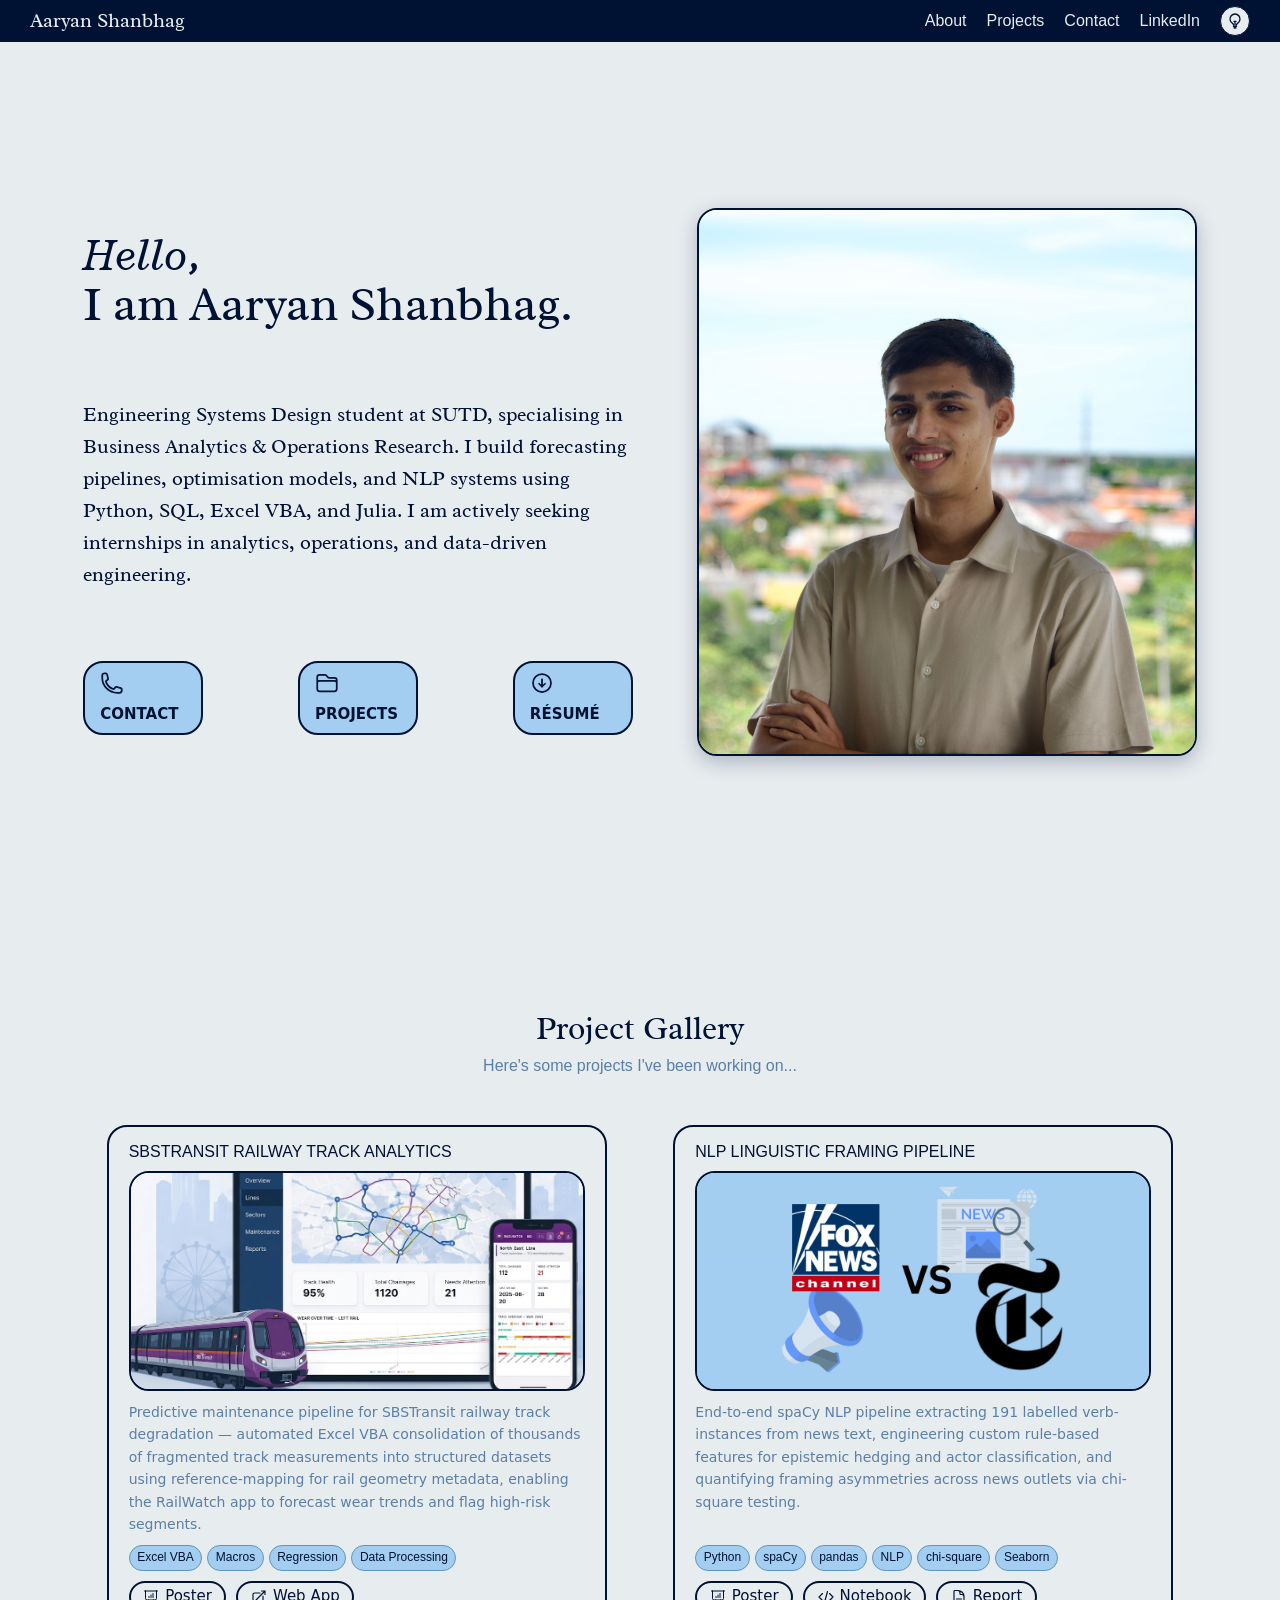
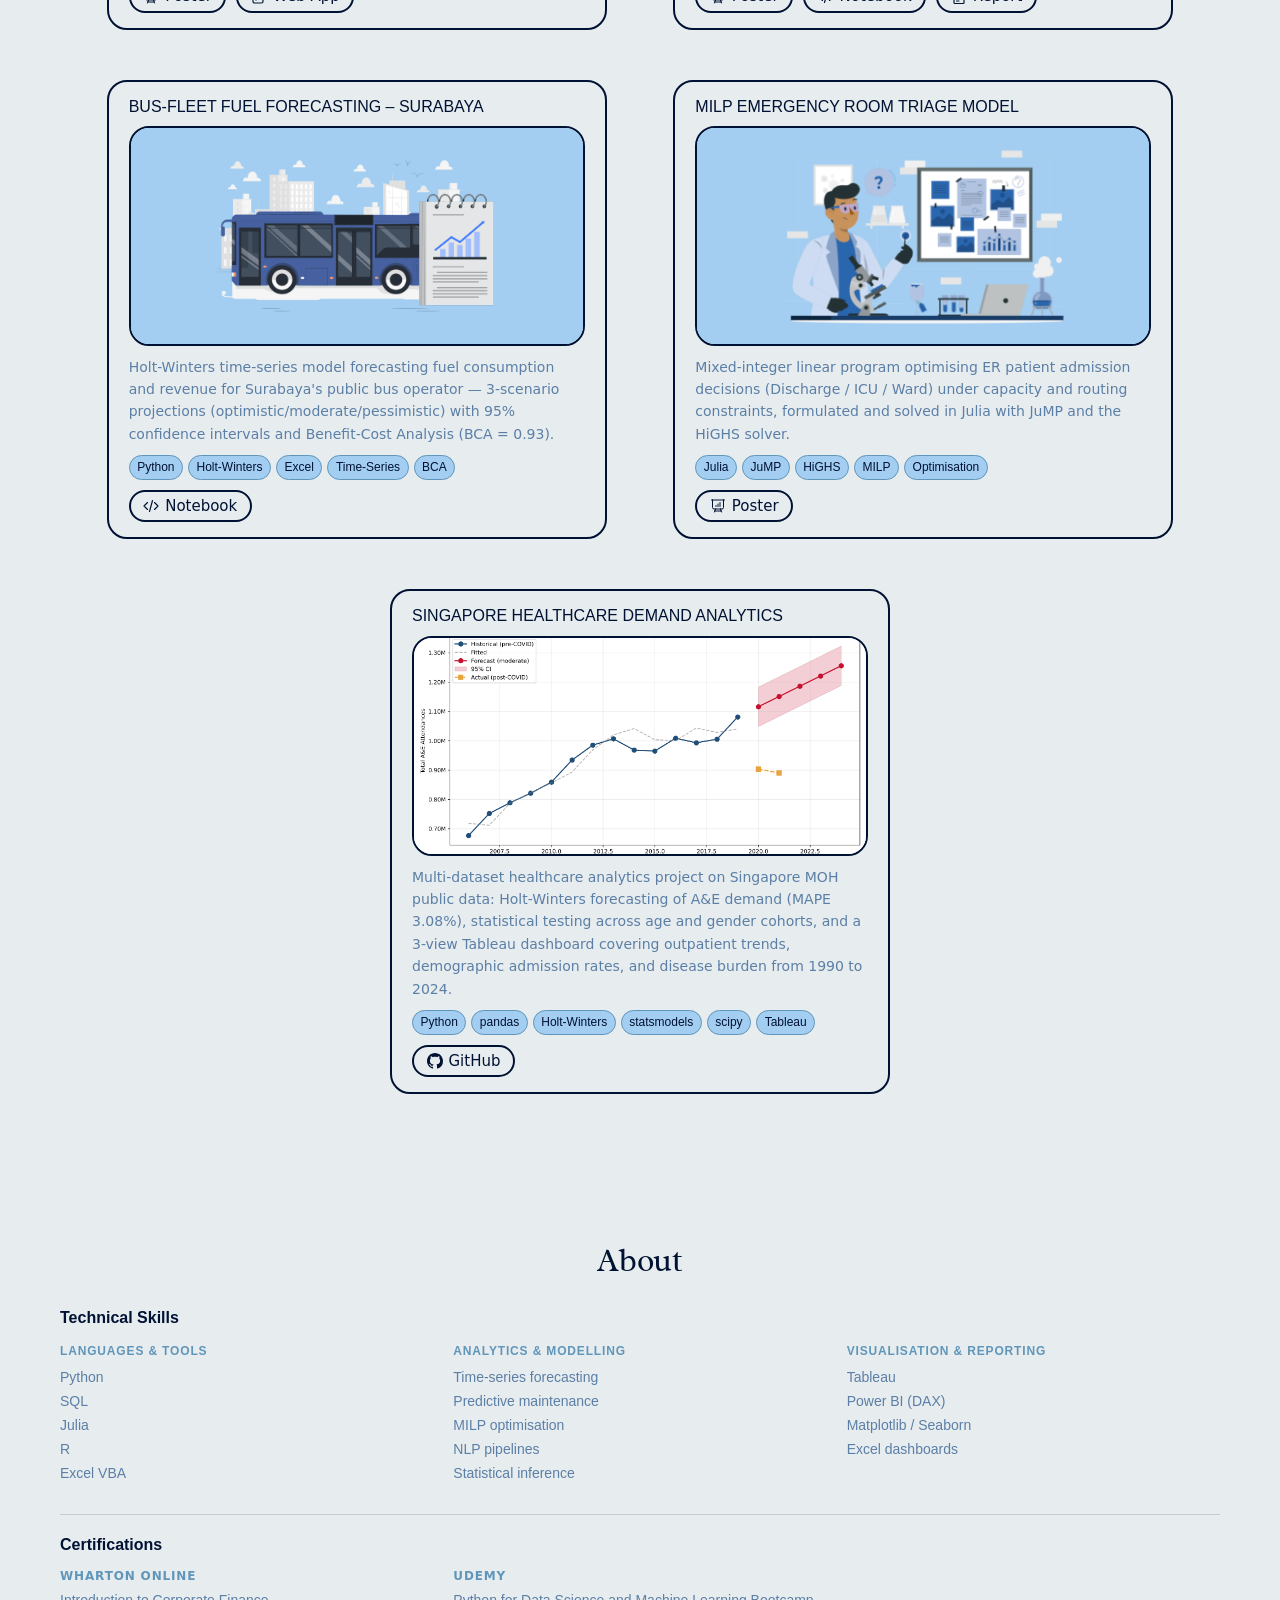
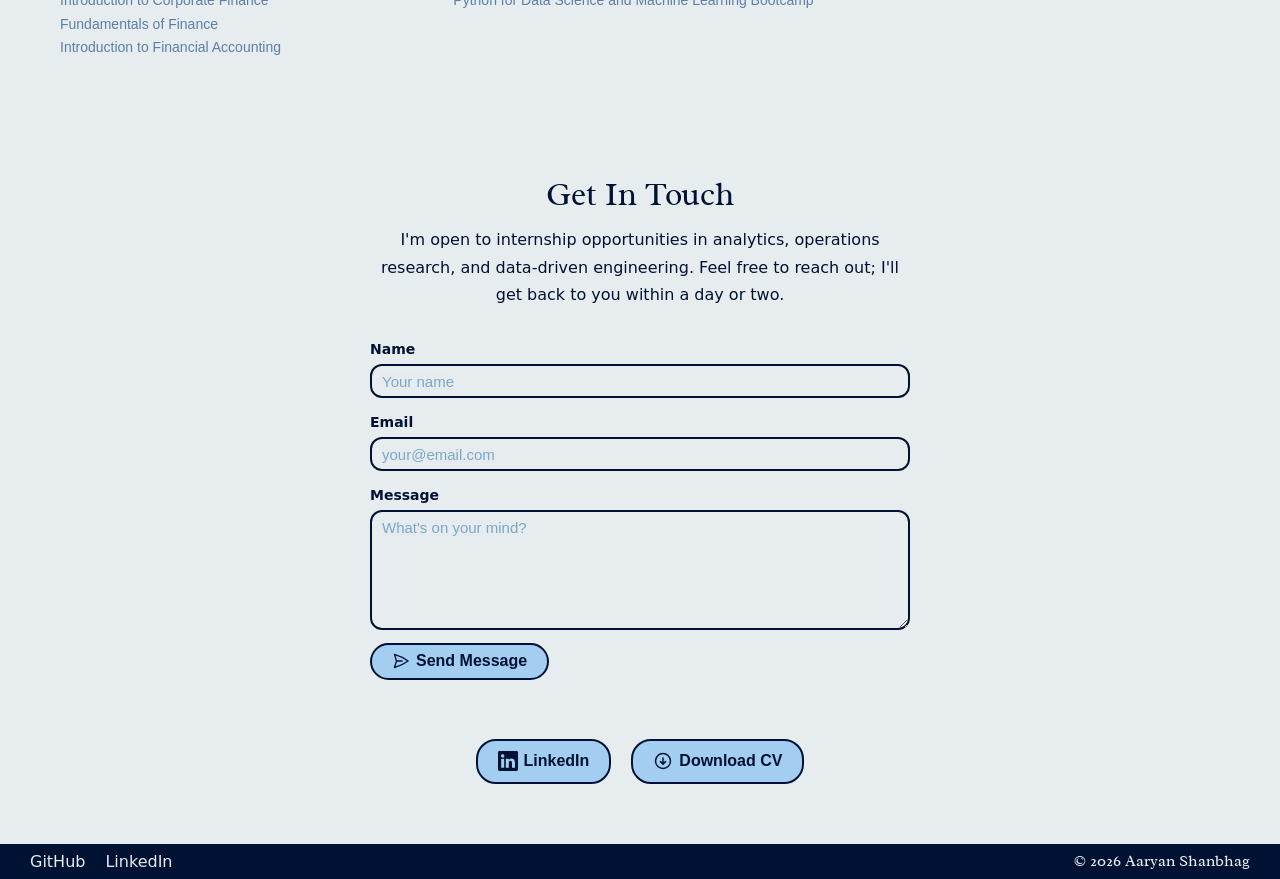
==== index.html @ 33703867 "Refine SBSTransit project description and analytics positioning" ====
<!DOCTYPE html>
<html lang="en">

<head>
    <meta charset="UTF-8" />
    <meta name="viewport" content="width=device-width, initial-scale=1.0" />
    <meta name="theme-color" id="theme-color" content="#001233" />
    <title>Aaryan Shanbhag | Engineering Systems Design | SUTD Portfolio</title>
    <meta name="description"
        content="Aaryan Shanbhag — Engineering Systems Design student at SUTD specialising in Business Analytics and Operations Research. Portfolio of data analytics, forecasting, NLP, and optimisation projects using Python, SQL, Excel, and Julia." />
    <meta name="keywords"
        content="Aaryan Shanbhag, SUTD, Engineering Systems Design, Business Analytics, Operations Research, Python, data analytics, forecasting, optimisation, internship, Singapore" />
    <link rel="canonical" href="https://aaryanshb.github.io/" />
    <meta name="google-site-verification" content="KvdBlUunoIaz4lOn9QxblLStWUXUm6i-8aeHoLUm9eo" />

    <!-- Open Graph -->
    <meta property="og:type" content="website" />
    <meta property="og:url" content="https://aaryanshb.github.io/" />
    <meta property="og:title" content="Aaryan Shanbhag | Engineering Systems Design | SUTD" />
    <meta property="og:description"
        content="Portfolio of data analytics, forecasting, NLP, and optimisation projects. Engineering Systems Design student at SUTD seeking internships in analytics and operations." />
    <meta property="og:image" content="https://aaryanshb.github.io/profile.jpg" />

    <!-- Twitter Card -->
    <meta name="twitter:card" content="summary_large_image" />
    <meta name="twitter:title" content="Aaryan Shanbhag | Engineering Systems Design | SUTD" />
    <meta name="twitter:description"
        content="Portfolio of data analytics, forecasting, NLP, and optimisation projects." />
    <meta name="twitter:image" content="https://aaryanshb.github.io/profile.jpg" />

    <!-- Structured Data -->
    <script type="application/ld+json">
    {
      "@context": "https://schema.org",
      "@type": "Person",
      "name": "Aaryan Shanbhag",
      "url": "https://aaryanshb.github.io",
      "email": "aaryan6104@gmail.com",
      "sameAs": [
        "https://www.linkedin.com/in/aaryanshb",
        "https://github.com/aaryanshb"
      ],
      "jobTitle": "Engineering Systems Design Student",
      "description": "Engineering Systems Design student at SUTD specialising in Business Analytics and Operations Research. Experienced in time-series forecasting, NLP pipelines, predictive maintenance, and optimisation modelling.",
      "alumniOf": {
        "@type": "EducationalOrganization",
        "name": "Singapore University of Technology and Design",
        "url": "https://www.sutd.edu.sg"
      },
      "knowsAbout": [
        "Business Analytics", "Operations Research", "Data Analytics",
        "Time-Series Forecasting", "NLP", "Predictive Maintenance",
        "Mathematical Optimisation", "Python", "SQL", "Excel VBA", "Julia"
      ]
    }
    </script>

    <link rel="stylesheet" href="https://cdnjs.cloudflare.com/ajax/libs/font-awesome/6.5.0/css/all.min.css">
    <link rel="stylesheet" href="styles.css" />

</head>

<body>

    <header>
        <nav class="navbar">
            <a class="brand" href="#">Aaryan Shanbhag</a>

            <ul class="nav-links">
                <li><a href="#about">About</a></li>
                <li><a href="#projects">Projects</a></li>
                <li><a href="#contact" class="nav-cta">Contact</a></li>
                <li><a href="https://www.linkedin.com/in/aaryanshb" target="_blank"
                        rel="noopener noreferrer">LinkedIn</a></li>
                <li><button class="theme-toggle" aria-label="Toggle theme">
                        <svg xmlns="http://www.w3.org/2000/svg" fill="none" viewBox="0 0 24 24" stroke-width="2"
                            stroke="currentColor" width="16" height="16">
                            <path stroke-linecap="round" stroke-linejoin="round"
                                d="M12 18v-5.25m0 0a6.01 6.01 0 0 0 1.5-.189m-1.5.189a6.01 6.01 0 0 1-1.5-.189m3.75 7.478a12.06 12.06 0 0 1-4.5 0m3.75 2.383a14.406 14.406 0 0 1-3 0M14.25 18v-.192c0-.983.658-1.823 1.508-2.316a7.5 7.5 0 1 0-7.517 0c.85.493 1.509 1.333 1.509 2.316V18" />
                        </svg>
                    </button>
                </li>
            </ul>

        </nav>

        <div class="hero">

            <div class="hero-info">
                <div class="hero-heading">
                    <h1><em>Hello,</em><br />I am Aaryan Shanbhag.</h1>
                </div>

                <div class="hero-about">
                    <p>
                        Engineering Systems Design student at SUTD, specialising in
                        Business Analytics &amp; Operations Research. I build forecasting
                        pipelines, optimisation models, and NLP systems using Python,
                        SQL, Excel VBA, and Julia. I am actively seeking internships
                        in analytics, operations, and data-driven engineering.
                    </p>
                </div>

                <div class="hero-actions">

                    <a href="#contact" class="btn contact-me">
                        <span>
                            <svg xmlns="http://www.w3.org/2000/svg" fill="none" viewBox="0 0 24 24" stroke-width="1.75"
                                stroke="currentColor" width="24" height="24">
                                <path stroke-linecap="round" stroke-linejoin="round"
                                    d="M2.25 6.75c0 8.284 6.716 15 15 15h2.25a2.25 2.25 0 0 0 2.25-2.25v-1.372c0-.516-.351-.966-.852-1.091l-4.423-1.106c-.44-.11-.902.055-1.173.417l-.97 1.293c-.282.376-.769.542-1.21.38a12.035 12.035 0 0 1-7.143-7.143c-.162-.441.004-.928.38-1.21l1.293-.97c.363-.271.527-.734.417-1.173L6.963 3.102a1.125 1.125 0 0 0-1.091-.852H4.5A2.25 2.25 0 0 0 2.25 4.5v2.25Z" />
                            </svg>
                            CONTACT
                        </span>
                    </a>
                    <a href="#projects" class="btn view-projects">
                        <span>
                            <svg xmlns="http://www.w3.org/2000/svg" fill="none" viewBox="0 0 24 24" stroke-width="1.75"
                                stroke="currentColor" width="24" height="24">
                                <path stroke-linecap="round" stroke-linejoin="round"
                                    d="M2.25 12.75V12A2.25 2.25 0 0 1 4.5 9.75h15A2.25 2.25 0 0 1 21.75 12v.75m-8.69-6.44-2.12-2.12a1.5 1.5 0 0 0-1.061-.44H4.5A2.25 2.25 0 0 0 2.25 6v12a2.25 2.25 0 0 0 2.25 2.25h15A2.25 2.25 0 0 0 21.75 18V9a2.25 2.25 0 0 0-2.25-2.25h-5.379a1.5 1.5 0 0 1-1.06-.44Z" />
                            </svg>
                            PROJECTS
                        </span>
                    </a>
                    <a href="aaryanshb_cv.pdf" class="btn dwnload-cv" target="_blank" rel="noopener noreferrer"
                        aria-label="Open résumé">
                        <span>
                            <svg xmlns="http://www.w3.org/2000/svg" fill="none" viewBox="0 0 24 24" stroke-width="1.75"
                                stroke="currentColor" width="24" height="24">
                                <path stroke-linecap="round" stroke-linejoin="round"
                                    d="m9 12.75 3 3m0 0 3-3m-3 3v-7.5M21 12a9 9 0 1 1-18 0 9 9 0 0 1 18 0Z" />
                            </svg>
                            RÉSUMÉ
                        </span>
                    </a>
                </div>

            </div>

            <div class="hero-image">
                <img src="profile.jpg" alt="Portrait of Aaryan" height=3328 width=3033 />
            </div>

        </div>
    </header>

    <section id="projects" class="projects">

        <h2>Project Gallery</h2>
        <h3 class="section-subheading">
            Here's some projects I've been working on...
        </h3>

        <div class="projects-grid">

            <!-- SBSTransit Railway Analytics -->
            <article class="project-card">
                <h3>SBSTRANSIT RAILWAY TRACK ANALYTICS</h3>
                <img src="project-illustrations/sbstransit-illustration.png"
                    alt="RailWatch dashboard showing track health across SBS Transit lines" class="project-image" />
                <button class="card-toggle" aria-expanded="false">
                    <span class="toggle-text">See more</span>
                    <svg xmlns="http://www.w3.org/2000/svg" fill="none" viewBox="0 0 24 24" stroke-width="1.75"
                        stroke="currentColor" width="16" height="16">
                        <path stroke-linecap="round" stroke-linejoin="round" d="m19.5 8.25-7.5 7.5-7.5-7.5" />
                    </svg>
                </button>
                <div class="card-expandable">
                    <p>
                        Predictive maintenance pipeline for SBSTransit railway track degradation — automated Excel VBA
                        consolidation of thousands of fragmented track measurements into structured datasets using
                        reference-mapping for rail geometry metadata, enabling the RailWatch app to forecast wear trends
                        and flag high-risk segments.
                    </p>
                    <div class="project-tags">
                        <span class="tag">Excel VBA</span>
                        <span class="tag">Macros</span>
                        <span class="tag">Regression</span>
                        <span class="tag">Data Processing</span>
                    </div>
                    <div class="project-card-actions">
                        <a href="project-docs/sbstransit-poster.pdf" class="btn" target="_blank"
                            rel="noopener noreferrer">
                            <svg xmlns="http://www.w3.org/2000/svg" fill="none" viewBox="0 0 24 24" stroke-width="1.5"
                                stroke="currentColor" width="16" height="16">
                                <path stroke-linecap="round" stroke-linejoin="round"
                                    d="M3.75 3v11.25A2.25 2.25 0 0 0 6 16.5h2.25M3.75 3h-1.5m1.5 0h16.5m0 0h1.5m-1.5 0v11.25A2.25 2.25 0 0 1 18 16.5h-2.25m-7.5 0h7.5m-7.5 0-1 3m8.5-3 1 3m0 0 .5 1.5m-.5-1.5h-9.5m0 0-.5 1.5M9 11.25v1.5M12 9v3.75m3-6v6" />
                            </svg>
                            <span>Poster</span>
                        </a>
                        <a href="https://railwatch-demo.onrender.com/" class="btn" target="_blank"
                            rel="noopener noreferrer">
                            <svg xmlns="http://www.w3.org/2000/svg" fill="none" viewBox="0 0 24 24" stroke-width="1.75"
                                stroke="currentColor" width="16" height="16">
                                <path stroke-linecap="round" stroke-linejoin="round"
                                    d="M13.5 6H5.25A2.25 2.25 0 0 0 3 8.25v10.5A2.25 2.25 0 0 0 5.25 21h10.5A2.25 2.25 0 0 0 18 18.75V10.5m-10.5 6L21 3m0 0h-5.25M21 3v5.25" />
                            </svg>
                            <span>Web App</span>
                        </a>
                        <!--
                        <a href="project-docs/sbstransit-contributions.pdf" class="btn" target="_blank"
                            rel="noopener noreferrer">
                            <svg xmlns="http://www.w3.org/2000/svg" fill="none" viewBox="0 0 24 24" stroke-width="1.75"
                                stroke="currentColor" width="16" height="16">
                                <path stroke-linecap="round" stroke-linejoin="round"
                                    d="M19.5 14.25v-2.625a3.375 3.375 0 0 0-3.375-3.375h-1.5A1.125 1.125 0 0 1 13.5 7.125v-1.5a3.375 3.375 0 0 0-3.375-3.375H8.25m0 12.75h7.5m-7.5 3H12M10.5 2.25H5.625c-.621 0-1.125.504-1.125 1.125v17.25c0 .621.504 1.125 1.125 1.125h12.75c.621 0 1.125-.504 1.125-1.125V11.25a9 9 0 0 0-9-9Z" />
                            </svg>
                            <span>Docs</span>
                        </a>
                        -->
                    </div>
                </div>
            </article>

            <!-- NLP Linguistic Framing -->
            <article class="project-card">
                <h3>NLP LINGUISTIC FRAMING PIPELINE</h3>
                <img src="project-illustrations/nlp-illustration.png" alt="NLP pipeline for linguistic framing analysis"
                    class="project-image" />
                <button class="card-toggle" aria-expanded="false">
                    <span class="toggle-text">See more</span>
                    <svg xmlns="http://www.w3.org/2000/svg" fill="none" viewBox="0 0 24 24" stroke-width="1.75"
                        stroke="currentColor" width="16" height="16">
                        <path stroke-linecap="round" stroke-linejoin="round" d="m19.5 8.25-7.5 7.5-7.5-7.5" />
                    </svg>
                </button>
                <div class="card-expandable">
                    <p>
                        End-to-end spaCy NLP pipeline extracting 191 labelled verb-instances from news text, engineering
                        custom rule-based features for epistemic hedging and actor classification, and quantifying
                        framing
                        asymmetries across news outlets via chi-square testing.
                    </p>
                    <div class="project-tags">
                        <span class="tag">Python</span>
                        <span class="tag">spaCy</span>
                        <span class="tag">pandas</span>
                        <span class="tag">NLP</span>
                        <span class="tag">chi-square</span>
                        <span class="tag">Seaborn</span>
                    </div>
                    <div class="project-card-actions">
                        <a href="project-docs/nlp-poster.pdf" class="btn" target="_blank" rel="noopener noreferrer">
                            <svg xmlns="http://www.w3.org/2000/svg" fill="none" viewBox="0 0 24 24" stroke-width="1.5"
                                stroke="currentColor" width="16" height="16">
                                <path stroke-linecap="round" stroke-linejoin="round"
                                    d="M3.75 3v11.25A2.25 2.25 0 0 0 6 16.5h2.25M3.75 3h-1.5m1.5 0h16.5m0 0h1.5m-1.5 0v11.25A2.25 2.25 0 0 1 18 16.5h-2.25m-7.5 0h7.5m-7.5 0-1 3m8.5-3 1 3m0 0 .5 1.5m-.5-1.5h-9.5m0 0-.5 1.5M9 11.25v1.5M12 9v3.75m3-6v6" />
                            </svg>
                            <span>Poster</span>
                        </a>
                        <a href="https://colab.research.google.com/drive/1ZUarHT06fX9YOzjZWnN3bUkYdcg-YqaU" class="btn"
                            target="_blank" rel="noopener noreferrer">
                            <svg xmlns="http://www.w3.org/2000/svg" fill="none" viewBox="0 0 24 24" stroke-width="1.75"
                                stroke="currentColor" width="16" height="16">
                                <path stroke-linecap="round" stroke-linejoin="round"
                                    d="M17.25 6.75 22.5 12l-5.25 5.25m-10.5 0L1.5 12l5.25-5.25m7.5-3-4.5 16.5" />
                            </svg>
                            <span>Notebook</span>
                        </a>
                        <a href="project-docs/nlp-report.pdf" class="btn" target="_blank" rel="noopener noreferrer">
                            <svg xmlns="http://www.w3.org/2000/svg" fill="none" viewBox="0 0 24 24" stroke-width="1.75"
                                stroke="currentColor" width="16" height="16">
                                <path stroke-linecap="round" stroke-linejoin="round"
                                    d="M19.5 14.25v-2.625a3.375 3.375 0 0 0-3.375-3.375h-1.5A1.125 1.125 0 0 1 13.5 7.125v-1.5a3.375 3.375 0 0 0-3.375-3.375H8.25m0 12.75h7.5m-7.5 3H12M10.5 2.25H5.625c-.621 0-1.125.504-1.125 1.125v17.25c0 .621.504 1.125 1.125 1.125h12.75c.621 0 1.125-.504 1.125-1.125V11.25a9 9 0 0 0-9-9Z" />
                            </svg>
                            <span>Report</span>
                        </a>
                    </div>
                </div>
            </article>

            <!-- Surabaya Transport Forecasting -->
            <article class="project-card">
                <h3>BUS-FLEET FUEL FORECASTING – SURABAYA</h3>
                <img src="project-illustrations/bus-forecast-illustration.png"
                    alt="Bus fleet fuel and revenue forecasting model" class="project-image" />
                <button class="card-toggle" aria-expanded="false">
                    <span class="toggle-text">See more</span>
                    <svg xmlns="http://www.w3.org/2000/svg" fill="none" viewBox="0 0 24 24" stroke-width="1.75"
                        stroke="currentColor" width="16" height="16">
                        <path stroke-linecap="round" stroke-linejoin="round" d="m19.5 8.25-7.5 7.5-7.5-7.5" />
                    </svg>
                </button>
                <div class="card-expandable">
                    <p>
                        Holt-Winters time-series model forecasting fuel consumption and revenue for Surabaya's public
                        bus
                        operator — 3-scenario projections (optimistic/moderate/pessimistic) with 95% confidence
                        intervals
                        and Benefit-Cost Analysis (BCA = 0.93).
                    </p>
                    <div class="project-tags">
                        <span class="tag">Python</span>
                        <span class="tag">Holt-Winters</span>
                        <span class="tag">Excel</span>
                        <span class="tag">Time-Series</span>
                        <span class="tag">BCA</span>
                    </div>
                    <div class="project-card-actions">
                        <a href="https://colab.research.google.com/drive/15jF82O8S_EEiXkzylCBqKfVTLHpmtDtd?usp=sharing"
                            class="btn" target="_blank" rel="noopener noreferrer">
                            <svg xmlns="http://www.w3.org/2000/svg" fill="none" viewBox="0 0 24 24" stroke-width="1.75"
                                stroke="currentColor" width="16" height="16">
                                <path stroke-linecap="round" stroke-linejoin="round"
                                    d="M17.25 6.75 22.5 12l-5.25 5.25m-10.5 0L1.5 12l5.25-5.25m7.5-3-4.5 16.5" />
                            </svg>
                            <span>Notebook</span>
                        </a>
                    </div>
                </div>
            </article>

            <!-- MILP ER Triage -->
            <article class="project-card">
                <h3>MILP EMERGENCY ROOM TRIAGE MODEL</h3>
                <img src="project-illustrations/milp-er-illustration.png"
                    alt="MILP optimisation model for ER patient triage" class="project-image" />
                <button class="card-toggle" aria-expanded="false">
                    <span class="toggle-text">See more</span>
                    <svg xmlns="http://www.w3.org/2000/svg" fill="none" viewBox="0 0 24 24" stroke-width="1.75"
                        stroke="currentColor" width="16" height="16">
                        <path stroke-linecap="round" stroke-linejoin="round" d="m19.5 8.25-7.5 7.5-7.5-7.5" />
                    </svg>
                </button>
                <div class="card-expandable">
                    <p>
                        Mixed-integer linear program optimising ER patient admission decisions (Discharge / ICU / Ward)
                        under capacity and routing constraints, formulated and solved in Julia with JuMP and the HiGHS
                        solver.
                    </p>
                    <div class="project-tags">
                        <span class="tag">Julia</span>
                        <span class="tag">JuMP</span>
                        <span class="tag">HiGHS</span>
                        <span class="tag">MILP</span>
                        <span class="tag">Optimisation</span>
                    </div>
                    <div class="project-card-actions">
                        <a href="project-docs/milp-er-poster.pdf" class="btn" target="_blank" rel="noopener noreferrer">
                            <svg xmlns="http://www.w3.org/2000/svg" fill="none" viewBox="0 0 24 24" stroke-width="1.5"
                                stroke="currentColor" width="16" height="16">
                                <path stroke-linecap="round" stroke-linejoin="round"
                                    d="M3.75 3v11.25A2.25 2.25 0 0 0 6 16.5h2.25M3.75 3h-1.5m1.5 0h16.5m0 0h1.5m-1.5 0v11.25A2.25 2.25 0 0 1 18 16.5h-2.25m-7.5 0h7.5m-7.5 0-1 3m8.5-3 1 3m0 0 .5 1.5m-.5-1.5h-9.5m0 0-.5 1.5M9 11.25v1.5M12 9v3.75m3-6v6" />
                            </svg>
                            <span>Poster</span>
                        </a>
                    </div>
                </div>
            </article>

            <!-- Singapore Healthcare Analytics -->
            <article class="project-card">
                <h3>SINGAPORE HEALTHCARE DEMAND ANALYTICS</h3>
                <img src="project-illustrations/sg-healthcare-forecast.png"
                    alt="Holt-Winters forecast of Singapore A&E attendance" class="project-image" />
                <button class="card-toggle" aria-expanded="false">
                    <span class="toggle-text">See more</span>
                    <svg xmlns="http://www.w3.org/2000/svg" fill="none" viewBox="0 0 24 24" stroke-width="1.75"
                        stroke="currentColor" width="16" height="16">
                        <path stroke-linecap="round" stroke-linejoin="round" d="m19.5 8.25-7.5 7.5-7.5-7.5" />
                    </svg>
                </button>
                <div class="card-expandable">
                    <p>
                        Multi-dataset healthcare analytics project on Singapore MOH public data:
                        Holt-Winters forecasting of A&E demand (MAPE 3.08%), statistical testing
                        across age and gender cohorts, and a 3-view Tableau dashboard covering
                        outpatient trends, demographic admission rates, and disease burden from
                        1990 to 2024.
                    </p>
                    <div class="project-tags">
                        <span class="tag">Python</span>
                        <span class="tag">pandas</span>
                        <span class="tag">Holt-Winters</span>
                        <span class="tag">statsmodels</span>
                        <span class="tag">scipy</span>
                        <span class="tag">Tableau</span>
                    </div>
                    <div class="project-card-actions">
                        <a href="https://github.com/aaryanshb/sg-healthcare-analytics" class="btn" target="_blank"
                            rel="noopener noreferrer">
                            <svg xmlns="http://www.w3.org/2000/svg" width="16" height="16" fill="currentColor"
                                viewBox="0 0 16 16">
                                <path
                                    d="M8 0C3.58 0 0 3.58 0 8c0 3.54 2.29 6.53 5.47 7.59.4.07.55-.17.55-.38 0-.19-.01-.82-.01-1.49-2.01.37-2.53-.49-2.69-.94-.09-.23-.48-.94-.82-1.13-.28-.15-.68-.52-.01-.53.63-.01 1.08.58 1.23.82.72 1.21 1.87.87 2.33.66.07-.52.28-.87.51-1.07-1.78-.2-3.64-.89-3.64-3.95 0-.87.31-1.59.82-2.15-.08-.2-.36-1.02.08-2.12 0 0 .67-.21 2.2.82.64-.18 1.32-.27 2-.27s1.36.09 2 .27c1.53-1.04 2.2-.82 2.2-.82.44 1.1.16 1.92.08 2.12.51.56.82 1.27.82 2.15 0 3.07-1.87 3.75-3.65 3.95.29.25.54.73.54 1.48 0 1.07-.01 1.93-.01 2.2 0 .21.15.46.55.38A8.01 8.01 0 0 0 16 8c0-4.42-3.58-8-8-8" />
                            </svg>
                            <span>GitHub</span>
                        </a>
                    </div>
                </div>
            </article>

            <!--
            <article class="project-card">
                <h3>VORONOI CRATER</h3>
                <img src="project-imgs/voronoi-crater.jpg" alt="Parametric Voronoi crater terrain model"
                    class="project-image" />
                <p>
                    Parametric 3D terrain generator using Voronoi tessellation in Grasshopper/Rhino — deployed as an
                    interactive real-time web application on ShapeDiver.
                </p>
                <div class="project-tags">
                    <span class="tag">Grasshopper</span>
                    <span class="tag">Rhino</span>
                    <span class="tag">Parametric Design</span>
                    <span class="tag">ShapeDiver</span>
                </div>
                <div class="project-card-actions">
                    <a href="https://www.shapediver.com/app/builder/v1/main/latest/?slug=crater-503&redirect=0"
                        class="btn github" target="_blank" rel="noopener noreferrer">
                        <svg xmlns="http://www.w3.org/2000/svg" viewBox="0 0 20 20" fill="currentColor" height="16"
                            width="16">
                            <path fill-rule="evenodd"
                                d="M4.606 12.97a.75.75 0 0 1-.134 1.051 2.494 2.494 0 0 0-.93 2.437 2.494 2.494 0 0 0 2.437-.93.75.75 0 1 1 1.186.918 3.995 3.995 0 0 1-4.482 1.332.75.75 0 0 1-.461-.461 3.994 3.994 0 0 1 1.332-4.482.75.75 0 0 1 1.052.134Z"
                                clip-rule="evenodd" />
                            <path fill-rule="evenodd"
                                d="M5.752 12A13.07 13.07 0 0 0 8 14.248v4.002c0 .414.336.75.75.75a5 5 0 0 0 4.797-6.414 12.984 12.984 0 0 0 5.45-10.848.75.75 0 0 0-.735-.735 12.984 12.984 0 0 0-10.849 5.45A5 5 0 0 0 1 11.25c.001.414.337.75.751.75h4.002ZM13 9a2 2 0 1 0 0-4 2 2 0 0 0 0 4Z"
                                clip-rule="evenodd" />
                        </svg>
                        <span>Launch</span>
                    </a>
                    <a href="project-docs/CTD_template_10-37-55_PM.pptx" class="btn ppt" target="_blank"
                        rel="noopener noreferrer">
                        <svg xmlns="http://www.w3.org/2000/svg" width="16" height="16" fill="currentColor"
                            class="bi bi-file-earmark-ppt-fill" viewBox="0 0 16 16">
                            <path d="M8.188 10H7V6.5h1.188a1.75 1.75 0 1 1 0 3.5" />
                            <path
                                d="M4 0h5.293A1 1 0 0 1 10 .293L13.707 4a1 1 0 0 1 .293.707V14a2 2 0 0 1-2 2H4a2 2 0 0 1-2-2V2a2 2 0 0 1 2-2m5.5 1.5v2a1 1 0 0 0 1 1h2zM7 5.5a1 1 0 0 0-1 1V13a.5.5 0 0 0 1 0v-2h1.188a2.75 2.75 0 0 0 0-5.5z" />
                        </svg>
                        <span>Docs</span>
                    </a>
                </div>
            </article>
            -->

            <!--
            <article class="project-card">
                <h3>COMING SOON</h3>
                <img src="project-imgs/illustration.png" alt="Coming soon" class="project-image" />
                <button class="card-toggle" aria-expanded="false">
                    <span class="toggle-text">See more</span>
                    <svg xmlns="http://www.w3.org/2000/svg" fill="none" viewBox="0 0 24 24" stroke-width="1.75"
                        stroke="currentColor" width="16" height="16">
                        <path stroke-linecap="round" stroke-linejoin="round" d="m19.5 8.25-7.5 7.5-7.5-7.5" />
                    </svg>
                </button>
                <div class="card-expandable">
                    <p>New project coming soon.</p>
                </div>
            </article>
            -->

        </div>
    </section>

    <section id="about" class="about">
        <h2>About</h2>

        <div class="about-content">

            <div class="about-skills">
                <h3>Technical Skills</h3>
                <div class="skills-grid">
                    <div class="skill-category">
                        <h4>Languages &amp; Tools</h4>
                        <ul>
                            <li>Python</li>
                            <li>SQL</li>
                            <li>Julia</li>
                            <li>R</li>
                            <li>Excel VBA</li>
                        </ul>
                    </div>
                    <div class="skill-category">
                        <h4>Analytics &amp; Modelling</h4>
                        <ul>
                            <li>Time-series forecasting</li>
                            <li>Predictive maintenance</li>
                            <li>MILP optimisation</li>
                            <li>NLP pipelines</li>
                            <li>Statistical inference</li>
                        </ul>
                    </div>
                    <div class="skill-category">
                        <h4>Visualisation &amp; Reporting</h4>
                        <ul>
                            <li>Tableau</li>
                            <li>Power BI (DAX)</li>
                            <li>Matplotlib / Seaborn</li>
                            <li>Excel dashboards</li>
                        </ul>
                    </div>
                </div>
            </div>
        </div>

        <div class="about-certs">
            <h3>Certifications</h3>
            <div class="cert-groups">
                <div class="cert-group">
                    <span class="cert-issuer">Wharton Online</span>
                    <ul class="cert-list">
                        <li><a class="cert-name"
                                href="https://www.coursera.org/account/accomplishments/certificate/NRV6RA9DHV9Q"
                                target="_blank" rel="noopener noreferrer">Introduction to Corporate Finance</a></li>
                        <li><a class="cert-name"
                                href="https://www.coursera.org/account/accomplishments/certificate/VHAV98VZ9LB9"
                                target="_blank" rel="noopener noreferrer">Fundamentals of Finance</a></li>
                        <li><a class="cert-name"
                                href="https://www.coursera.org/account/accomplishments/certificate/69G99YMDXMKJ"
                                target="_blank" rel="noopener noreferrer">Introduction to Financial Accounting</a></li>
                    </ul>
                </div>
                <div class="cert-group">
                    <span class="cert-issuer">Udemy</span>
                    <ul class="cert-list">
                        <li><a class="cert-name"
                                href="https://www.udemy.com/certificate/UC-92466622-7716-4490-95e5-348b876a0d53/"
                                target="_blank" rel="noopener noreferrer">Python for Data Science and Machine Learning
                                Bootcamp</a></li>
                    </ul>
                </div>
                <div class="cert-group"></div>
            </div>
        </div>
    </section>


    <section id="contact" class="contact">
        <h2>Get In Touch</h2>
        <p class="contact-intro">
            I'm open to internship opportunities in analytics, operations research, and
            data-driven engineering. Feel free to reach out; I'll get back to you within a day or two.
        </p>

        <form id="contact-form" class="contact-form" novalidate>
            <input type="hidden" name="access_key" value="3bb13c8c-9c48-430e-8bb5-17cb71ad2265">
            <input type="hidden" name="subject" value="New message from aaryanshb.github.io">
            <input type="checkbox" name="botcheck" style="display:none" tabindex="-1" autocomplete="off">

            <div class="form-group">
                <label for="cf-name">Name</label>
                <input type="text" id="cf-name" name="name" placeholder="Your name" required>
            </div>
            <div class="form-group">
                <label for="cf-email">Email</label>
                <input type="email" id="cf-email" name="email" placeholder="your@email.com" required>
            </div>
            <div class="form-group">
                <label for="cf-message">Message</label>
                <textarea id="cf-message" name="message" rows="5" placeholder="What's on your mind?"
                    required></textarea>
            </div>

            <button type="submit" class="btn" id="cf-submit">
                <svg xmlns="http://www.w3.org/2000/svg" fill="none" viewBox="0 0 24 24" stroke-width="1.75"
                    stroke="currentColor" width="18" height="18">
                    <path stroke-linecap="round" stroke-linejoin="round"
                        d="M6 12 3.269 3.125A59.769 59.769 0 0 1 21.485 12 59.768 59.768 0 0 1 3.27 20.875L5.999 12Zm0 0h7.5" />
                </svg>
                Send Message
            </button>
            <p id="cf-result" class="cf-result" aria-live="polite"></p>
        </form>

        <div class="contact-links">
            <a href="https://www.linkedin.com/in/aaryanshb" class="btn" target="_blank" rel="noopener noreferrer">
                <svg xmlns="http://www.w3.org/2000/svg" width="20" height="20" fill="currentColor" viewBox="0 0 16 16">
                    <path
                        d="M0 1.146C0 .513.526 0 1.175 0h13.65C15.474 0 16 .513 16 1.146v13.708c0 .633-.526 1.146-1.175 1.146H1.175C.526 16 0 15.487 0 14.854zm4.943 12.248V6.169H2.542v7.225zm-1.2-8.212c.837 0 1.358-.554 1.358-1.248-.015-.709-.52-1.248-1.342-1.248S2.4 3.226 2.4 3.934c0 .694.521 1.248 1.327 1.248zm4.908 8.212V9.359c0-.216.016-.432.08-.586.173-.431.568-.878 1.232-.878.869 0 1.216.662 1.216 1.634v3.865h2.401V9.25c0-2.22-1.184-3.252-2.764-3.252-1.274 0-1.845.7-2.165 1.193v.025h-.016l.016-.025V6.169h-2.4c.03.678 0 7.225 0 7.225z" />
                </svg>
                LinkedIn
            </a>
            <a href="aaryanshb_cv.pdf" class="btn" download aria-label="Download résumé">
                <svg xmlns="http://www.w3.org/2000/svg" fill="none" viewBox="0 0 24 24" stroke-width="1.75"
                    stroke="currentColor" width="20" height="20">
                    <path stroke-linecap="round" stroke-linejoin="round"
                        d="m9 12.75 3 3m0 0 3-3m-3 3v-7.5M21 12a9 9 0 1 1-18 0 9 9 0 0 1 18 0Z" />
                </svg>
                Download CV
            </a>
        </div>
    </section>

    <footer class="site-footer">
        <ul class="footer-socials">
            <li>
                <a href="https://github.com/aaryanshb" target="_blank" rel="noopener noreferrer">
                    GitHub
                </a>
            </li>
            <li>
                <a href="https://www.linkedin.com/in/aaryanshb" target="_blank" rel="noopener noreferrer">
                    LinkedIn
                </a>
            </li>
        </ul>

        <p class="footer-copyright">
            © 2026 Aaryan Shanbhag
        </p>
    </footer>

    <script>

        // Dark Mode Logic:
        const root = document.documentElement; // <html>
        const btn = document.querySelector(".theme-toggle");
        const themeColorMeta = document.getElementById("theme-color");

        const NAVBAR_LIGHT = "#001233";
        const NAVBAR_DARK = "#E7ECEF";

        function applyTheme(dark) {
            if (dark) {
                root.setAttribute("data-theme", "dark");
                themeColorMeta.setAttribute("content", NAVBAR_DARK);
            } else {
                root.removeAttribute("data-theme");
                themeColorMeta.setAttribute("content", NAVBAR_LIGHT);
            }
        }

        // Load saved theme (if any)
        const saved = localStorage.getItem("theme");
        applyTheme(saved === "dark");

        btn.addEventListener("click", () => {
            const isDark = root.getAttribute("data-theme") === "dark";
            applyTheme(!isDark);
            localStorage.setItem("theme", !isDark ? "dark" : "light");
        });

        // Mobile "Read More" option
        document.querySelectorAll('.card-toggle').forEach(btn => {
            btn.addEventListener('click', () => {
                const expandable = btn.nextElementSibling;
                const isOpen = expandable.classList.toggle('open');
                btn.setAttribute('aria-expanded', isOpen);
                btn.querySelector('.toggle-text').textContent = isOpen ? 'See less' : 'See more';
                btn.querySelector('svg').style.transform = isOpen ? 'rotate(180deg)' : 'rotate(0deg)';
            });
        });

    </script>

    <script>
        const contactForm = document.getElementById('contact-form');
        if (contactForm) {
            contactForm.addEventListener('submit', async function (e) {
                e.preventDefault();
                const btn = document.getElementById('cf-submit');
                const result = document.getElementById('cf-result');
                const originalHTML = btn.innerHTML;

                btn.disabled = true;
                btn.innerHTML = 'Sending…';
                result.textContent = '';
                result.className = 'cf-result';

                try {
                    const res = await fetch('https://api.web3forms.com/submit', {
                        method: 'POST',
                        body: new FormData(contactForm)
                    });
                    const data = await res.json();

                    if (data.success) {
                        result.textContent = "Message sent! I'll get back to you soon.";
                        result.className = 'cf-result cf-success';
                        contactForm.reset();
                    } else {
                        result.textContent = 'Something went wrong. Please try again or email me directly.';
                        result.className = 'cf-result cf-error';
                    }
                } catch {
                    result.textContent = 'Network error. Please try again.';
                    result.className = 'cf-result cf-error';
                }

                btn.disabled = false;
                btn.innerHTML = originalHTML;
            });
        }
    </script>

</body>

</html>
---- styles.css ----
/* =========================================================
   THEME TOKENS
   ========================================================= */

/* Light mode (default) */
:root {
    --text: #001233;
    /* Regal Navy  — text, borders, navbar */
    --ui-1: #6096BA;
    /* Steel Blue  — accents, tag borders  */
    --ui-2: #A3CEF1;
    /* Icy Blue    — button/tag fills      */
    --bg: #E7ECEF;
    /* Platinum    — page background       */
    --muted: #5B7FA6;
    /* Blue-Grey   — secondary/muted text  */

    --overlay-1: rgba(0, 18, 51, 0.05);
    --overlay-2: rgba(0, 18, 51, 0.10);
    --overlay-3: rgba(0, 18, 51, 0.15);
    --shadow: rgba(0, 18, 51, 0.25);
}

/* Dark mode (toggle) */
[data-theme="dark"] {
    --text: #E7ECEF;
    /* Platinum    — text in dark mode     */
    --ui-1: #A3CEF1;
    /* Icy Blue    — accent in dark mode   */
    --ui-2: #1e3a58;
    /* deep navy   — button/tag fills      */
    --bg: #001233;
    /* near-black navy — page background   */
    --muted: #5B7FA6;
    /* Grey Olive  — secondary/muted text  */

    --overlay-1: rgba(231, 236, 239, 0.05);
    --overlay-2: rgba(231, 236, 239, 0.09);
    --overlay-3: rgba(231, 236, 239, 0.14);
    --shadow: rgba(130, 183, 237, 0.13);
}

/* Fonts */
@font-face {
    font-family: "Radley";
    src: url("fonts/Radley-Regular.ttf") format("truetype");
    font-weight: 400;
    font-style: normal;
}

@font-face {
    font-family: "Radley";
    src: url("fonts/Radley-Italic.ttf") format("truetype");
    font-weight: 400;
    font-style: italic;
}

/* =========================================================
   BOILERPLATE CODE
   ========================================================= */
/* 1. Reset / base */
*,
*::before,
*::after {
    box-sizing: border-box;
    margin: 0;
    padding: 0;
}

/* 2. Base document styles */
html {
    font-size: 10px;
}

body {
    min-height: 500px;
    font-family: system-ui, -apple-system, BlinkMacSystemFont, "Segoe UI",
        Roboto, Helvetica, Arial, sans-serif;
    line-height: 1.6;
    background: var(--bg);
    color: var(--text);

    padding-top: 32px;

}

/* 3. Images */
img {
    max-width: 100%;
    display: block;
}

/* 4. Links */
a {
    color: inherit;
    text-decoration: none;
}

/* 5. Headings */
h1,
h2,
h3 {
    line-height: 1.2;
    font-weight: 400;
}

.hidden {
    display: none;
}

/* =========================================================
   HERO SECTION
   ========================================================= */

/* navbar */

.navbar {
    position: fixed;
    top: 0;
    left: 0;
    width: 100%;
    z-index: 1000;

    display: flex;
    justify-content: space-between;
    align-items: center;

    padding: 0.5rem 3rem;
    background: var(--text);
}

.brand {
    font-weight: 400;
    font-size: 20px;
    font-family: "Radley", "Times New Roman", serif;
    text-decoration: none;

    color: var(--bg);
}

.nav-links {
    list-style: none;
    display: flex;
    align-items: center;
    justify-content: space-evenly;
    gap: 2rem;
    margin: 0;
    padding: 0;
}

.nav-links a {
    text-decoration: none;
    font-size: 16px;
    font-family: "Roboto", "Segoe UI", "Helvetica Neue", Arial, sans-serif;
    font-weight: 500;
    line-height: 1.6;
    color: var(--bg);

}

.nav-links a:hover {
    text-decoration: underline;
}

/*
.nav-cta {
    padding: 0.5rem 1rem;
    border: 1px solid var(--bg);
    border-radius: 999px;
}
*/

.theme-toggle {
    width: 30px;
    height: 30px;

    display: inline-flex;
    align-items: center;
    justify-content: center;

    border-radius: 50%;
    border: 1px solid var(--text);
    background: var(--bg);
    color: var(--text);

    cursor: pointer;
}

.hero {
    min-height: 100dvh;

    display: flex;
    justify-content: center;
    align-items: center;
    gap: clamp(1.5rem, 5vw, 7rem);

}

/* left column */
.hero-info {
    display: flex;
    flex-direction: column;
    font-size: clamp(1rem, 2.5vw, 24px);
    max-width: 36ch;
    gap: clamp(1.5rem, 7vw, 7rem);

    /*outline: 2px solid red;*/
    margin-left: 2rem;
}

.hero-heading h1 {
    line-height: 1.05;
    font-family: "Radley", "Times New Roman", serif;
    font-weight: 400;
    white-space: nowrap;

    /*outline: 2px solid blue;*/
}

.hero-about p {
    font-family: "Radley", "Times New Roman", serif;
    font-size: clamp(1rem, 1.8vw, 20px);
    line-height: 1.6;
}

.hero-actions {
    display: flex;
    flex-direction: row;
    justify-content: space-between;
    align-items: center;
}

/*
.btn span{
  display: inline-flex;
  align-items: center;
  gap: 0.5rem;
}

.btn svg{
  display: block;  
  width: 1em;
  height: 1em;     
}
*/

.hero .btn {

    border: 2px solid var(--text);
    background: var(--ui-2);
    color: var(--text);
    padding: 0.75rem 1.5rem;
    border-radius: 20px;
    width: clamp(8rem, 12vw, 12rem);
    min-height: auto;
    font-size: clamp(1rem, 1.25vw, 1.5rem);
    font-weight: 600;
    text-decoration: none;
    cursor: pointer;

    transition:
        background-color 200ms ease,
        color 200ms ease,
        transform 150ms ease,
        box-shadow 150ms ease;
}

.hero .btn:hover {
    transform: translateY(-1px);
    background: var(--text);
    color: var(--bg);
    box-shadow: 0 6px 20px var(--shadow);
}

.hero .btn:active {
    transform: translateY(0);
    background: var(--text);
    color: var(--bg);
    box-shadow: 0 2px 8px var(--shadow);
}

.hero .btn:focus-visible {
    outline: 2px solid black;
    outline-offset: 3px;
}

/* right column */

.hero-image {
    max-width: 500px;
    height: auto;
    display: flex;
    border: 2px solid var(--text);
    box-shadow: 0 6px 20px var(--shadow);
    border-radius: 20px;
    overflow: hidden;

    margin-right: 2rem;

    transition:
        background-color 200ms ease,
        color 200ms ease,
        transform 150ms ease,
        box-shadow 150ms ease;
}

.hero-image img {
    width: 100%;
    height: 100%;
    object-fit: cover;
}

/* =========================================================
   THUMBNAIL — LOCKED
   Do not modify above unless broken
   ========================================================= */

h2 {
    min-height: 30px;

    display: flex;
    justify-content: center;

    line-height: 1.05;
    font-weight: 400;
    font-size: 32px;
    font-family: "Radley", "Times New Roman", serif;

}

/* =========================================================
   PROJECT SECTION
   ========================================================= */

.projects * {
    /*outline: 2px solid red;*/
}

.projects {
    max-width: 1200px;
    margin: 0 auto;
    padding: 4rem 2rem;
}

.projects h2 {
    margin-top: 4rem;
    margin-bottom: 1rem;
}

.projects-grid {
    display: flex;
    justify-content: space-evenly;
    flex-wrap: wrap;
    gap: 2rem;

}

.project-card {
    background: var(--bg);
    border: 2px solid var(--text);
    padding: 1.5rem 2rem;
    border-radius: 20px;

    width: 500px;
    margin-bottom: 3rem;

    display: flex;
    flex-direction: column;
}

.section-subheading {
    margin-bottom: 5rem;
    font-weight: 400;
    font-size: 16px;
    font-family: "Roboto", "Segoe UI", "Helvetica Neue", Arial, sans-serif;
    color: var(--muted);
    text-align: center;
}

.project-card h3 {

    font-weight: 500;
    font-size: 16px;
    font-family: "Roboto", "Segoe UI", "Helvetica Neue", Arial, sans-serif;

    margin-bottom: 1rem;
}

.project-card img {
    height: 220px;
    width: 100%;
    aspect-ratio: 3 / 2;
    object-fit: cover;

    border: 2px solid var(--text);
    border-radius: 20px;

    margin-bottom: 1rem;
}

.project-card p {
    margin-bottom: 1rem;
    flex: 1;
    color: var(--muted);
    font-size: 14px;
}

.project-card-actions {
    display: flex;
    align-items: center;
    gap: 1rem;
    flex-wrap: wrap;
    margin-top: auto;
}

/*
.icon {
    width: 1.25em;
    height: 1.25em;
}
*/

/* FIX: align icon + text inside project buttons */
.project-card .btn {
    display: inline-flex;
    align-items: center;
    justify-content: center;
    gap: 0.6rem;

    color: var(--text);
    text-decoration: none;

    padding: 0.6rem 1.25rem;

    border: 2px solid var(--text);
    border-radius: 20px;

    font-size: 15px;
    font-weight: 500;
    line-height: 1;
    cursor: pointer;
    white-space: nowrap;

    transition:
        background-color 200ms ease,
        color 200ms ease,
        transform 150ms ease,
        box-shadow 150ms ease;
}

.project-card .btn:hover {
    transform: translateY(-1px);
    background: var(--text);
    color: var(--bg);
    box-shadow: 0 6px 20px var(--shadow);
}

/* =========================================================
   PROJECT TAGS
   ========================================================= */

.project-tags {
    display: flex;
    flex-wrap: wrap;
    gap: 0.5rem;
    margin-bottom: 1rem;
}

.tag {
    font-size: 12px;
    font-family: "Roboto", "Segoe UI", "Helvetica Neue", Arial, sans-serif;
    font-weight: 500;
    background: var(--ui-2);
    color: var(--text);
    border: 1px solid var(--ui-1);
    border-radius: 999px;
    padding: 0.2rem 0.75rem;
    white-space: nowrap;
}

/* =========================================================
   ABOUT SECTION
   ========================================================= */

.about {
    max-width: 1200px;
    margin: 0 auto;
    padding: 4rem 2rem;
}

.about h2 {
    margin-top: 4rem;
    margin-bottom: 1rem;
}

.about-content {
    display: flex;
    gap: 4rem;
    flex-wrap: wrap;
    margin-top: 3rem;
}

.about-bio {
    flex: 1 1 300px;
    font-size: 16px;
    line-height: 1.7;
    display: flex;
    flex-direction: column;
    gap: 1rem;
}

.about-skills {
    flex: 1 1 320px;
}

.about-skills>h3 {
    font-size: 16px;
    font-weight: 600;
    margin-bottom: 1.5rem;
    font-family: "Roboto", "Segoe UI", "Helvetica Neue", Arial, sans-serif;
}

.skills-grid {
    display: flex;
    justify-content: space-between;
    align-items: flex-start;
    gap: 2rem;
}

.skill-category {
    flex: 1 1 0;
}

.skill-category h4 {
    font-size: 12px;
    font-weight: 700;
    text-transform: uppercase;
    letter-spacing: 0.07em;
    color: var(--ui-1);
    margin-bottom: 0.6rem;
    font-family: "Roboto", "Segoe UI", "Helvetica Neue", Arial, sans-serif;
}

.skill-category ul {
    list-style: none;
    padding: 0;
    margin: 0;
    display: flex;
    flex-direction: column;
    gap: 0.3rem;
}

.skill-category ul li {
    font-size: 14px;
    font-family: "Roboto", "Segoe UI", "Helvetica Neue", Arial, sans-serif;
    line-height: 1.5;
    color: var(--muted);
}

/* =========================================================
   PROJECT CARD ACCORDION
   ========================================================= */

.card-toggle {
    display: none;
}

.card-expandable {
    display: contents;
}

/* =========================================================
   CERTIFICATIONS
   ========================================================= */

.about-certs {
    margin-top: 3rem;
    padding-top: 2rem;
    border-top: 1px solid var(--overlay-3);
}

.about-certs>h3 {
    font-size: 16px;
    font-weight: 600;
    margin-bottom: 1.25rem;
    font-family: "Roboto", "Segoe UI", "Helvetica Neue", Arial, sans-serif;
}

.cert-groups {
    display: flex;
    justify-content: space-between;
    align-items: flex-start;
    gap: 2rem;
}

.cert-group {
    flex: 1 1 0;
    display: flex;
    flex-direction: column;
    gap: 0.5rem;
}

.cert-list {
    list-style: none;
    padding: 0;
    margin: 0;
    display: flex;
    flex-direction: column;
    gap: 0.4rem;
}

.cert-list li {
    display: flex;
    align-items: baseline;
    gap: 0.75rem;
    font-family: "Roboto", "Segoe UI", "Helvetica Neue", Arial, sans-serif;
}

.cert-issuer {
    font-size: 12px;
    font-weight: 700;
    text-transform: uppercase;
    letter-spacing: 0.07em;
    color: var(--ui-1);
}

.cert-name {
    font-size: 14px;
    line-height: 1.4;
    color: var(--muted);
    text-decoration: none;
    transition: color 0.15s ease;
}

.cert-name:hover {
    color: var(--ui-1);
    text-decoration: underline;
}

.cert-name:active {
    color: var(--text);
}

/* =========================================================
   CONTACT SECTION
   ========================================================= */

.contact {
    max-width: 1200px;
    margin: 0 auto;
    padding: 4rem 2rem 6rem;
    text-align: center;
}

.contact h2 {
    margin-top: 4rem;
    margin-bottom: 1rem;
}

.contact-intro {
    font-size: 16px;
    max-width: 52ch;
    margin: 1.5rem auto 3rem;
    line-height: 1.7;
}

.contact-form {
    max-width: 540px;
    margin: 0 auto 3rem;
    text-align: left;
    display: flex;
    flex-direction: column;
    gap: 1.25rem;
}

.form-group {
    display: flex;
    flex-direction: column;
    gap: 0.4rem;
}

.form-group label {
    font-size: 14px;
    font-weight: 600;
    color: var(--text);
}

.form-group input,
.form-group textarea {
    width: 100%;
    padding: 0.65rem 1rem;
    border: 2px solid var(--text);
    border-radius: 12px;
    background: var(--bg);
    color: var(--text);
    font-size: 15px;
    font-family: "Roboto", "Segoe UI", "Helvetica Neue", Arial, sans-serif;
    outline: none;
    transition: border-color 150ms ease, box-shadow 150ms ease;
    box-sizing: border-box;
}

.form-group input::placeholder,
.form-group textarea::placeholder {
    color: var(--ui-1);
    opacity: 0.8;
}

.form-group input:focus,
.form-group textarea:focus {
    border-color: var(--ui-1);
    box-shadow: 0 0 0 3px rgba(96, 150, 186, 0.2);
}

.form-group textarea {
    resize: vertical;
    min-height: 120px;
}

#cf-submit {
    align-self: flex-start;
}

.cf-result {
    font-size: 14px;
    min-height: 1.2em;
    margin: 0;
}

.cf-success {
    color: #2e7d32;
}

[data-theme="dark"] .cf-success {
    color: #81c784;
}

.cf-error {
    color: #c62828;
}

[data-theme="dark"] .cf-error {
    color: #ef9a9a;
}

.contact-links {
    display: flex;
    justify-content: center;
    gap: 2rem;
    flex-wrap: wrap;
}

.contact .btn {
    display: inline-flex;
    align-items: center;
    gap: 0.6rem;
    padding: 0.75rem 2rem;
    border: 2px solid var(--text);
    border-radius: 20px;
    font-size: 16px;
    font-weight: 600;
    font-family: "Roboto", "Segoe UI", "Helvetica Neue", Arial, sans-serif;
    cursor: pointer;
    text-decoration: none;
    background: var(--ui-2);
    color: var(--text);
    transition:
        background-color 200ms ease,
        color 200ms ease,
        transform 150ms ease,
        box-shadow 150ms ease;
}

.contact .btn:hover {
    transform: translateY(-1px);
    background: var(--text);
    color: var(--bg);
    box-shadow: 0 6px 20px var(--shadow-hover);
}

/* =========================================================
   FOOTER SECTION
   ========================================================= */

.site-footer {
    display: flex;
    align-items: center;
    justify-content: space-between;

    padding: 0.5rem 3rem;
    background: var(--text);
}

.footer-socials {
    list-style: none;
    display: flex;
    gap: 2rem;
    margin: 0;
    padding: 0;

    font-size: 16px;
    font-weight: 500;
    line-height: 1.6;

    color: var(--bg);

}

.footer-socials a:hover {
    text-decoration: underline;
}

.footer-copyright {
    font-size: 16px;
    font-family: "Radley", "Times New Roman", serif;
    text-decoration: none;

    color: var(--bg);
}


/* =========================================================
   MOBILE/TABLET OPTIMIZATION
   ========================================================= */

/* Small phones */
@media (max-width: 500px) {
    .navbar {
        padding: 0.75rem 1.25rem;
        gap: 1rem;
    }

    .brand {
        font-size: 18px;
    }

    .nav-links {
        gap: 1rem;
    }

    .nav-links li:has(a[href="#about"]),
    .nav-links li:has(a[href="#projects"]),
    .nav-links li:has(a[href="#contact"]) {
        display: none;
    }

    .hero {
        min-height: 100dvh;
        flex-direction: column;
        align-items: flex-start;
        padding: 5rem 1.25rem 2rem;
        gap: 2rem;
    }

    .hero-info {
        max-width: 100%;
        font-size: 18px;
        gap: 2rem;
    }

    .hero-heading h1 {
        white-space: normal;
    }

    .hero-actions {
        width: 100%;
        gap: 1rem;
        flex-wrap: wrap;
        justify-content: flex-start;
    }

    .hero .btn {
        padding: 0.6rem 1rem;
        font-size: 1.2rem;
        border-radius: 14px;
        text-align: center;
    }

    .hero .btn.contact-me,
    .hero .btn.view-projects {
        flex: 1 1 40%;
    }

    .hero .btn.dwnload-cv {
        flex: 1 1 100%;
    }

    .hero .btn span {
        display: inline-flex;
        align-items: center;
        justify-content: center;
        gap: 0.5rem;
        width: 100%;
    }

    .hero .btn svg {
        width: 1em;
        height: 1em;
        flex-shrink: 0;
        display: block;
    }

    .hero-image {
        width: 100%;
        max-width: 400px;
        margin: 0 auto;
        border-radius: 16px;
    }

    .projects {
        padding: 3rem 1.25rem;
    }

    .projects-grid {
        justify-content: center;
        gap: 1.5rem;
    }

    .project-card {
        width: 100%;
        max-width: 520px;
        aspect-ratio: auto;
    }

    .project-card img {
        height: auto;
    }

    .project-card .btn {
        width: auto;
        padding: 0.75rem 1rem;
        border-radius: 16px;
    }

    .site-footer {
        padding: 1rem 1.25rem;
        flex-wrap: wrap;
        gap: 0.5rem 1.5rem;
        align-items: center;
    }

    .hero-heading h1 {
        font-size: clamp(1.6rem, 7vw, 2rem);
    }

    .hero-about p {
        font-size: clamp(1rem, 4.5vw, 1.15rem);
    }

    .contact-links {
        flex-direction: column;
        align-items: stretch;
    }

    .contact-links .btn {
        width: 100%;
        justify-content: center;
    }

    .card-toggle {
        display: flex;
        align-items: center;
        gap: 0.5rem;
        background: none;
        border: 1px solid var(--overlay-3);
        border-radius: 10px;
        padding: 0.45rem 0.9rem;
        font-size: 13px;
        font-family: "Roboto", "Segoe UI", sans-serif;
        font-weight: 600;
        color: var(--ui-1);
        cursor: pointer;
        margin-top: 0.5rem;
        align-self: flex-start;
        transition: background 0.15s ease;
    }

    .card-toggle svg {
        transition: transform 0.2s ease;
        flex-shrink: 0;
    }

    .card-toggle:hover {
        background: var(--overlay-1);
    }

    .card-expandable {
        display: none;
        flex-direction: column;
        gap: 1rem;
        margin-top: 0.75rem;
    }

    .card-expandable.open {
        display: flex;
    }
}

/* Tablets / small laptops */
@media (max-width: 750px) {
    .hero {
        flex-direction: column;
        padding: 3rem 2rem;
    }

    .hero-info {
        max-width: 100%;
        justify-content: center;
        margin-left: 4rem;
        margin-right: 4rem;
    }

    .hero-heading h1 {
        white-space: normal;
    }

    .hero-about {
        flex-wrap: wrap;
    }

    .hero-actions {
        gap: 1rem;
        flex-wrap: wrap;
        justify-content: space-around;
    }

    .hero-image {
        flex: 0 1 400px;
        max-width: 400px;
        justify-content: center;
        width: 100%;

        margin: auto;

        border-radius: 16px;
    }

    .projects-grid {
        justify-content: center;
    }

    .project-card {
        width: min(420px, 100%);
        aspect-ratio: auto;

        border-radius: 16px;
    }

    .about-content {
        flex-direction: column;
        gap: 2rem;
    }


    .contact-links {
        flex-direction: column;
        align-items: center;
    }
}
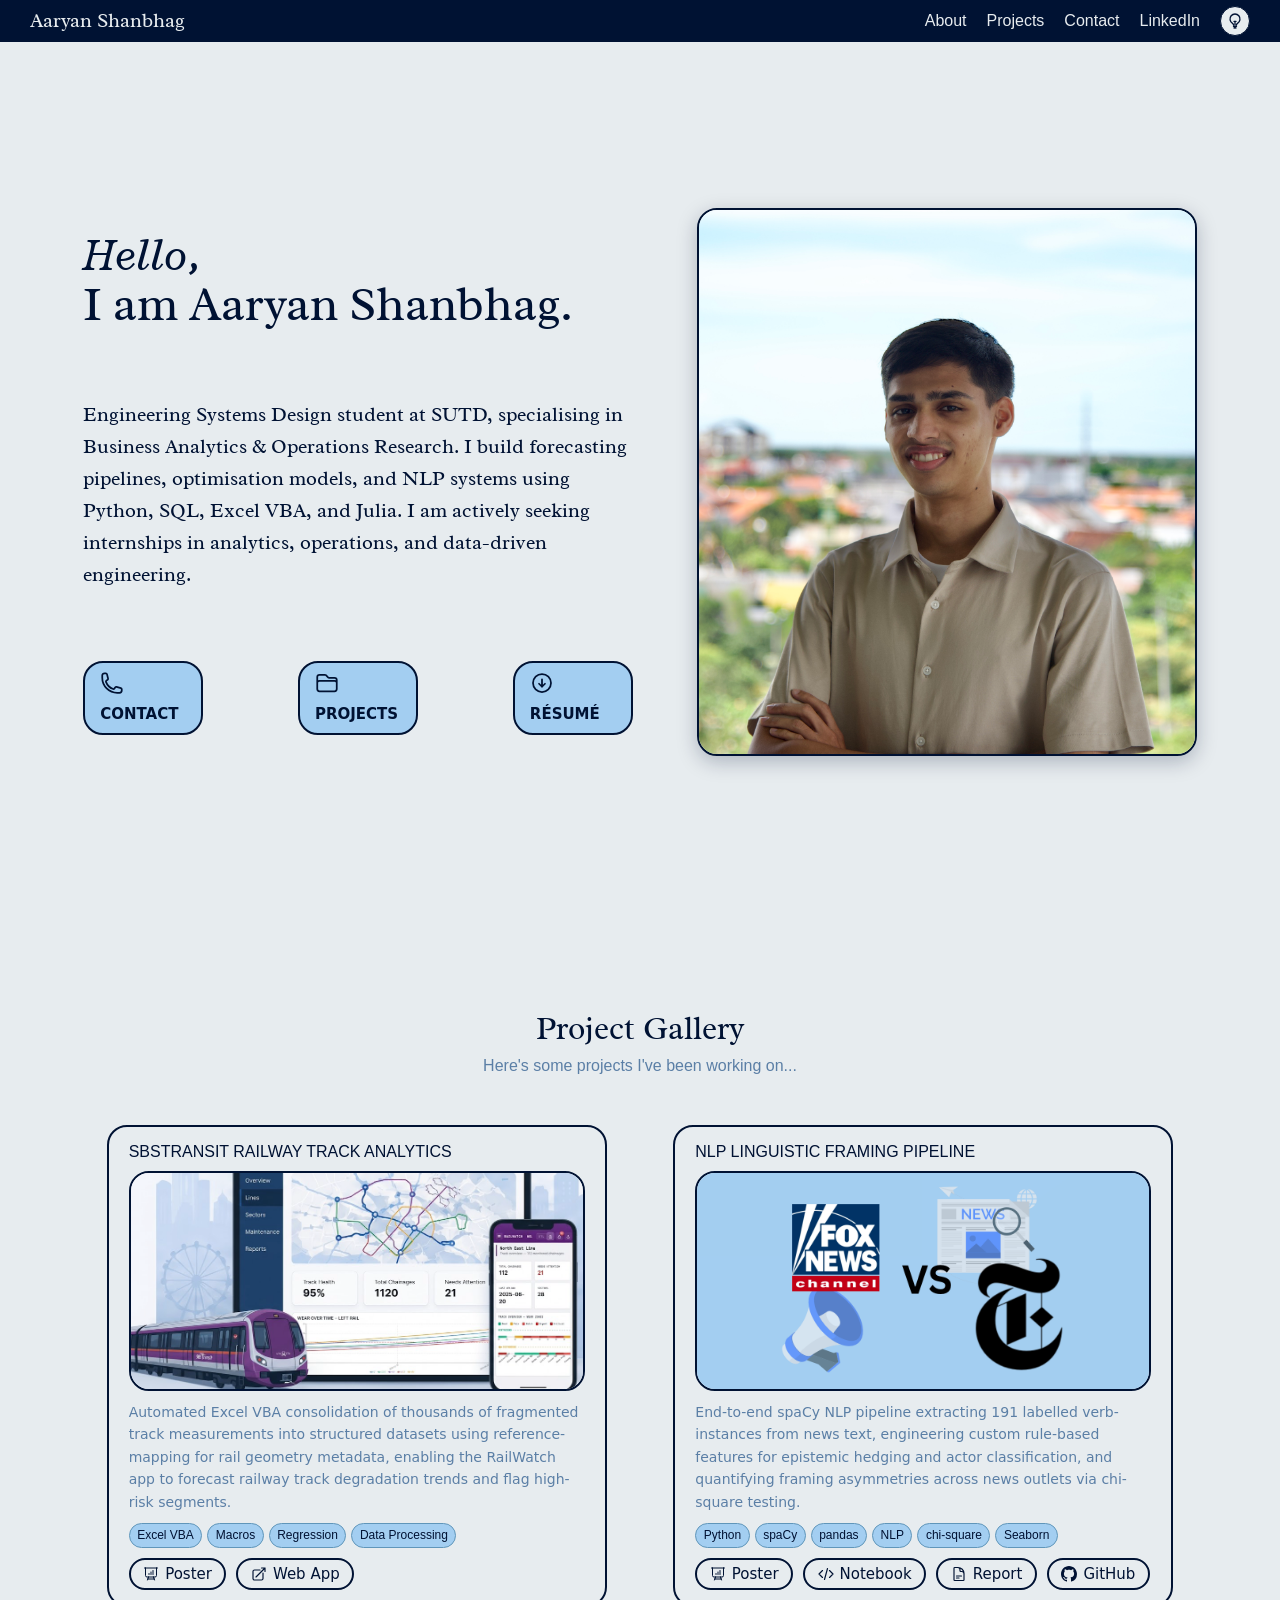
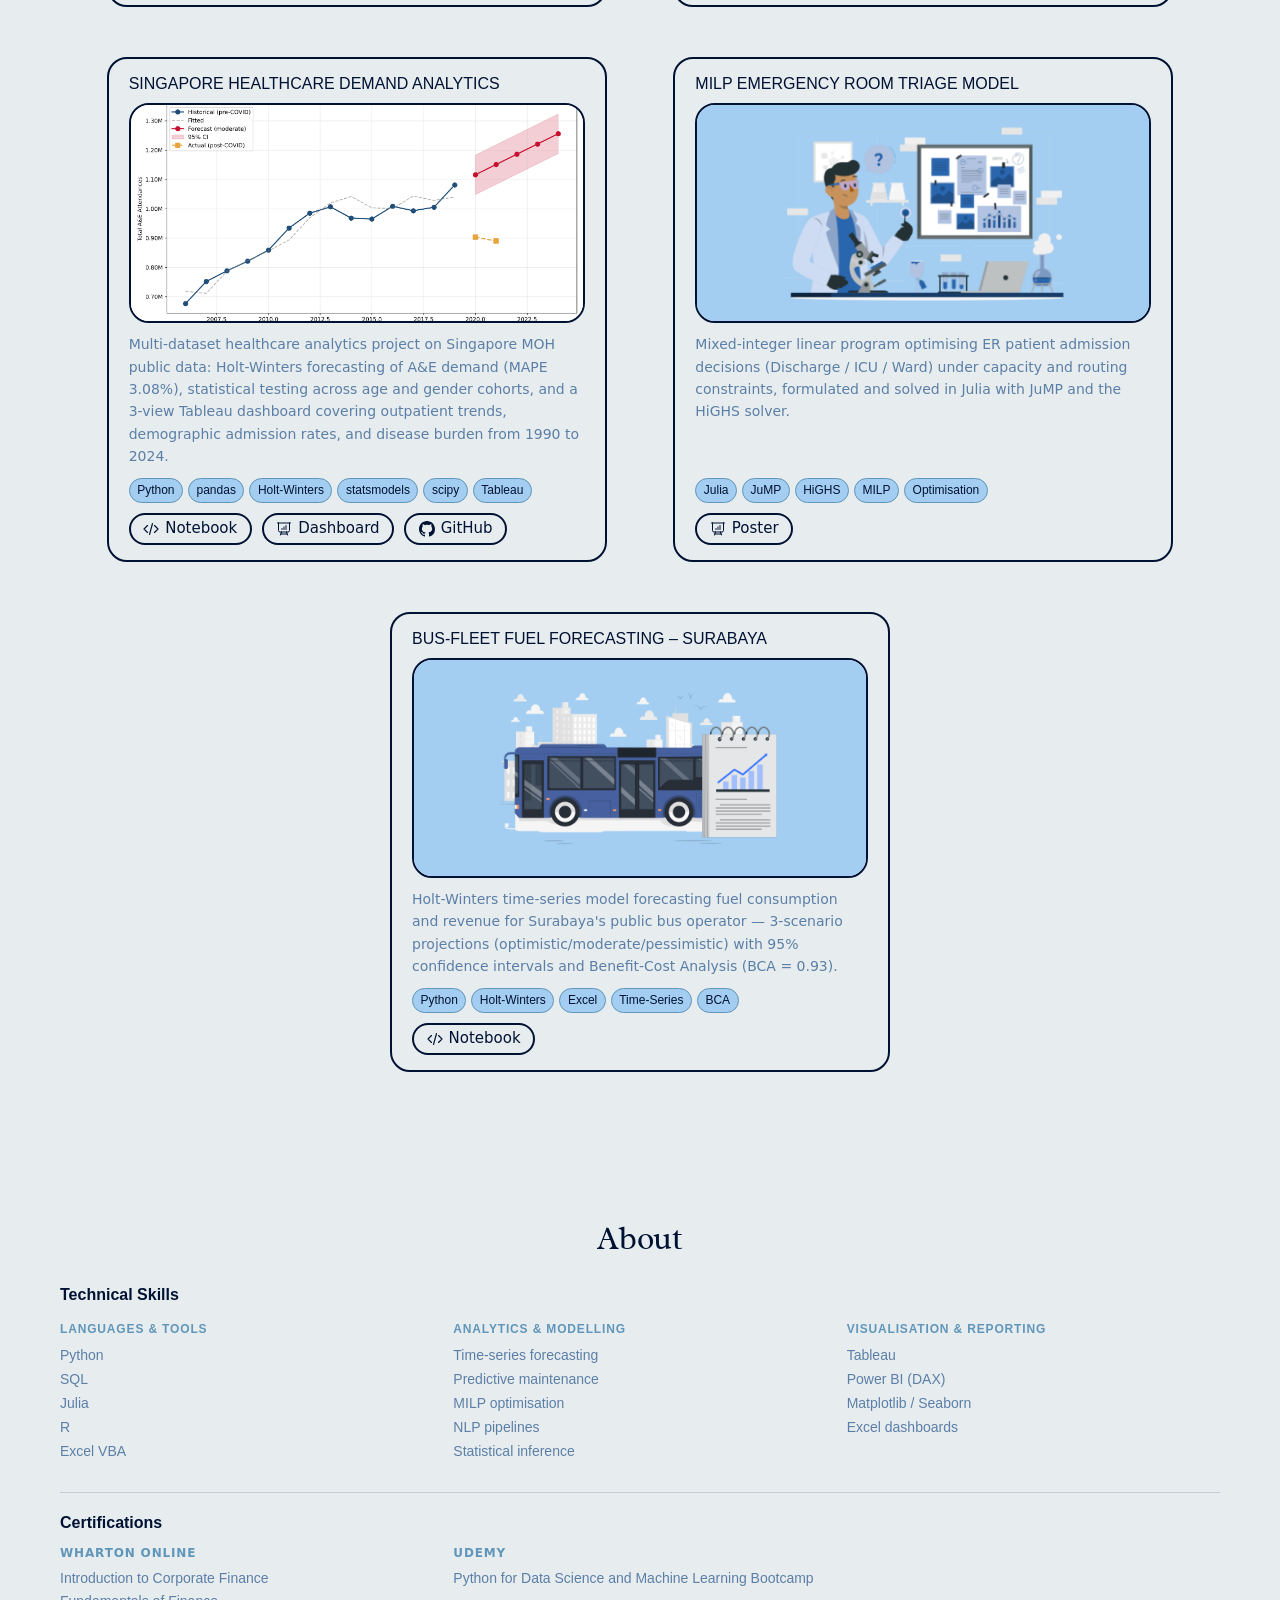
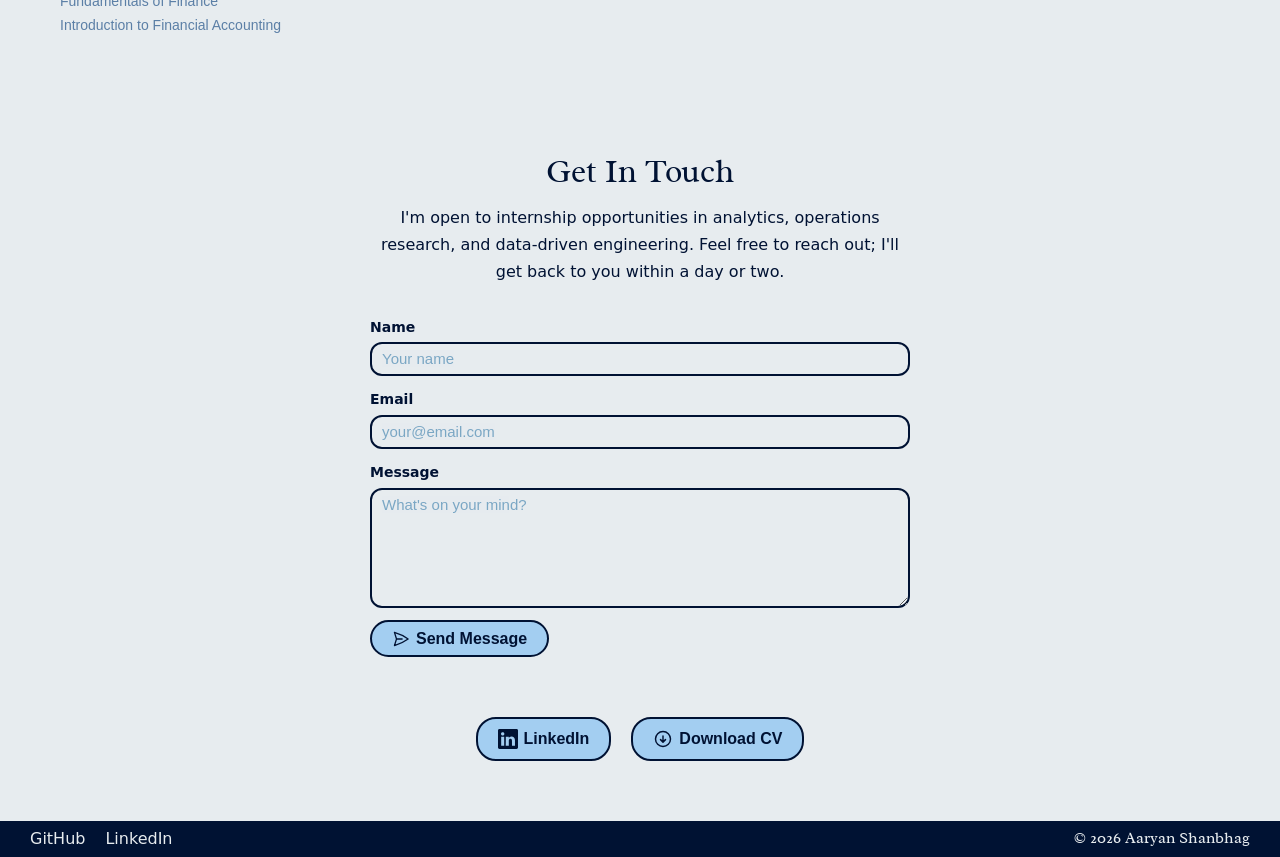
==== commit 9808f7c8: "Reorder project cards, add buttons, move GitHub links to last position" ====
--- a/index.html
+++ b/index.html
@@ -168,9 +168,10 @@
                 </button>
                 <div class="card-expandable">
                     <p>
-                        Predictive maintenance pipeline for SBSTransit railway track degradation — automated Excel VBA
+                        Automated Excel VBA
                         consolidation of thousands of fragmented track measurements into structured datasets using
-                        reference-mapping for rail geometry metadata, enabling the RailWatch app to forecast wear trends
+                        reference-mapping for rail geometry metadata, enabling the RailWatch app to forecast railway
+                        track degradation trends
                         and flag high-risk segments.
                     </p>
                     <div class="project-tags">
@@ -266,84 +267,14 @@
                             </svg>
                             <span>Report</span>
                         </a>
-                    </div>
-                </div>
-            </article>
-
-            <!-- Surabaya Transport Forecasting -->
-            <article class="project-card">
-                <h3>BUS-FLEET FUEL FORECASTING – SURABAYA</h3>
-                <img src="project-illustrations/bus-forecast-illustration.png"
-                    alt="Bus fleet fuel and revenue forecasting model" class="project-image" />
-                <button class="card-toggle" aria-expanded="false">
-                    <span class="toggle-text">See more</span>
-                    <svg xmlns="http://www.w3.org/2000/svg" fill="none" viewBox="0 0 24 24" stroke-width="1.75"
-                        stroke="currentColor" width="16" height="16">
-                        <path stroke-linecap="round" stroke-linejoin="round" d="m19.5 8.25-7.5 7.5-7.5-7.5" />
-                    </svg>
-                </button>
-                <div class="card-expandable">
-                    <p>
-                        Holt-Winters time-series model forecasting fuel consumption and revenue for Surabaya's public
-                        bus
-                        operator — 3-scenario projections (optimistic/moderate/pessimistic) with 95% confidence
-                        intervals
-                        and Benefit-Cost Analysis (BCA = 0.93).
-                    </p>
-                    <div class="project-tags">
-                        <span class="tag">Python</span>
-                        <span class="tag">Holt-Winters</span>
-                        <span class="tag">Excel</span>
-                        <span class="tag">Time-Series</span>
-                        <span class="tag">BCA</span>
-                    </div>
-                    <div class="project-card-actions">
-                        <a href="https://colab.research.google.com/drive/15jF82O8S_EEiXkzylCBqKfVTLHpmtDtd?usp=sharing"
-                            class="btn" target="_blank" rel="noopener noreferrer">
-                            <svg xmlns="http://www.w3.org/2000/svg" fill="none" viewBox="0 0 24 24" stroke-width="1.75"
-                                stroke="currentColor" width="16" height="16">
-                                <path stroke-linecap="round" stroke-linejoin="round"
-                                    d="M17.25 6.75 22.5 12l-5.25 5.25m-10.5 0L1.5 12l5.25-5.25m7.5-3-4.5 16.5" />
-                            </svg>
-                            <span>Notebook</span>
-                        </a>
-                    </div>
-                </div>
-            </article>
-
-            <!-- MILP ER Triage -->
-            <article class="project-card">
-                <h3>MILP EMERGENCY ROOM TRIAGE MODEL</h3>
-                <img src="project-illustrations/milp-er-illustration.png"
-                    alt="MILP optimisation model for ER patient triage" class="project-image" />
-                <button class="card-toggle" aria-expanded="false">
-                    <span class="toggle-text">See more</span>
-                    <svg xmlns="http://www.w3.org/2000/svg" fill="none" viewBox="0 0 24 24" stroke-width="1.75"
-                        stroke="currentColor" width="16" height="16">
-                        <path stroke-linecap="round" stroke-linejoin="round" d="m19.5 8.25-7.5 7.5-7.5-7.5" />
-                    </svg>
-                </button>
-                <div class="card-expandable">
-                    <p>
-                        Mixed-integer linear program optimising ER patient admission decisions (Discharge / ICU / Ward)
-                        under capacity and routing constraints, formulated and solved in Julia with JuMP and the HiGHS
-                        solver.
-                    </p>
-                    <div class="project-tags">
-                        <span class="tag">Julia</span>
-                        <span class="tag">JuMP</span>
-                        <span class="tag">HiGHS</span>
-                        <span class="tag">MILP</span>
-                        <span class="tag">Optimisation</span>
-                    </div>
-                    <div class="project-card-actions">
-                        <a href="project-docs/milp-er-poster.pdf" class="btn" target="_blank" rel="noopener noreferrer">
-                            <svg xmlns="http://www.w3.org/2000/svg" fill="none" viewBox="0 0 24 24" stroke-width="1.5"
-                                stroke="currentColor" width="16" height="16">
-                                <path stroke-linecap="round" stroke-linejoin="round"
-                                    d="M3.75 3v11.25A2.25 2.25 0 0 0 6 16.5h2.25M3.75 3h-1.5m1.5 0h16.5m0 0h1.5m-1.5 0v11.25A2.25 2.25 0 0 1 18 16.5h-2.25m-7.5 0h7.5m-7.5 0-1 3m8.5-3 1 3m0 0 .5 1.5m-.5-1.5h-9.5m0 0-.5 1.5M9 11.25v1.5M12 9v3.75m3-6v6" />
-                            </svg>
-                            <span>Poster</span>
+                        <a href="https://github.com/aaryanshb/linguistic-bias-analysis" class="btn" target="_blank"
+                            rel="noopener noreferrer">
+                            <svg xmlns="http://www.w3.org/2000/svg" width="16" height="16" fill="currentColor"
+                                viewBox="0 0 16 16">
+                                <path
+                                    d="M8 0C3.58 0 0 3.58 0 8c0 3.54 2.29 6.53 5.47 7.59.4.07.55-.17.55-.38 0-.19-.01-.82-.01-1.49-2.01.37-2.53-.49-2.69-.94-.09-.23-.48-.94-.82-1.13-.28-.15-.68-.52-.01-.53.63-.01 1.08.58 1.23.82.72 1.21 1.87.87 2.33.66.07-.52.28-.87.51-1.07-1.78-.2-3.64-.89-3.64-3.95 0-.87.31-1.59.82-2.15-.08-.2-.36-1.02.08-2.12 0 0 .67-.21 2.2.82.64-.18 1.32-.27 2-.27s1.36.09 2 .27c1.53-1.04 2.2-.82 2.2-.82.44 1.1.16 1.92.08 2.12.51.56.82 1.27.82 2.15 0 3.07-1.87 3.75-3.65 3.95.29.25.54.73.54 1.48 0 1.07-.01 1.93-.01 2.2 0 .21.15.46.55.38A8.01 8.01 0 0 0 16 8c0-4.42-3.58-8-8-8" />
+                            </svg>
+                            <span>GitHub</span>
                         </a>
                     </div>
                 </div>
@@ -378,6 +309,23 @@
                         <span class="tag">Tableau</span>
                     </div>
                     <div class="project-card-actions">
+                        <a href="https://bit.ly/4336LqK" class="btn" target="_blank" rel="noopener noreferrer">
+                            <svg xmlns="http://www.w3.org/2000/svg" fill="none" viewBox="0 0 24 24" stroke-width="1.75"
+                                stroke="currentColor" width="16" height="16">
+                                <path stroke-linecap="round" stroke-linejoin="round"
+                                    d="M17.25 6.75 22.5 12l-5.25 5.25m-10.5 0L1.5 12l5.25-5.25m7.5-3-4.5 16.5" />
+                            </svg>
+                            <span>Notebook</span>
+                        </a>
+                        <a href="https://public.tableau.com/views/sg-healthcare-analytics/Dashboard1" class="btn"
+                            target="_blank" rel="noopener noreferrer">
+                            <svg xmlns="http://www.w3.org/2000/svg" fill="none" viewBox="0 0 24 24" stroke-width="1.5"
+                                stroke="currentColor" width="16" height="16">
+                                <path stroke-linecap="round" stroke-linejoin="round"
+                                    d="M3.75 3v11.25A2.25 2.25 0 0 0 6 16.5h2.25M3.75 3h-1.5m1.5 0h16.5m0 0h1.5m-1.5 0v11.25A2.25 2.25 0 0 1 18 16.5h-2.25m-7.5 0h7.5m-7.5 0-1 3m8.5-3 1 3m0 0 .5 1.5m-.5-1.5h-9.5m0 0-.5 1.5M9 11.25v1.5M12 9v3.75m3-6v6" />
+                            </svg>
+                            <span>Dashboard</span>
+                        </a>
                         <a href="https://github.com/aaryanshb/sg-healthcare-analytics" class="btn" target="_blank"
                             rel="noopener noreferrer">
                             <svg xmlns="http://www.w3.org/2000/svg" width="16" height="16" fill="currentColor"
@@ -386,6 +334,83 @@
                                     d="M8 0C3.58 0 0 3.58 0 8c0 3.54 2.29 6.53 5.47 7.59.4.07.55-.17.55-.38 0-.19-.01-.82-.01-1.49-2.01.37-2.53-.49-2.69-.94-.09-.23-.48-.94-.82-1.13-.28-.15-.68-.52-.01-.53.63-.01 1.08.58 1.23.82.72 1.21 1.87.87 2.33.66.07-.52.28-.87.51-1.07-1.78-.2-3.64-.89-3.64-3.95 0-.87.31-1.59.82-2.15-.08-.2-.36-1.02.08-2.12 0 0 .67-.21 2.2.82.64-.18 1.32-.27 2-.27s1.36.09 2 .27c1.53-1.04 2.2-.82 2.2-.82.44 1.1.16 1.92.08 2.12.51.56.82 1.27.82 2.15 0 3.07-1.87 3.75-3.65 3.95.29.25.54.73.54 1.48 0 1.07-.01 1.93-.01 2.2 0 .21.15.46.55.38A8.01 8.01 0 0 0 16 8c0-4.42-3.58-8-8-8" />
                             </svg>
                             <span>GitHub</span>
+                        </a>
+                    </div>
+                </div>
+            </article>
+
+            <!-- MILP ER Triage -->
+            <article class="project-card">
+                <h3>MILP EMERGENCY ROOM TRIAGE MODEL</h3>
+                <img src="project-illustrations/milp-er-illustration.png"
+                    alt="MILP optimisation model for ER patient triage" class="project-image" />
+                <button class="card-toggle" aria-expanded="false">
+                    <span class="toggle-text">See more</span>
+                    <svg xmlns="http://www.w3.org/2000/svg" fill="none" viewBox="0 0 24 24" stroke-width="1.75"
+                        stroke="currentColor" width="16" height="16">
+                        <path stroke-linecap="round" stroke-linejoin="round" d="m19.5 8.25-7.5 7.5-7.5-7.5" />
+                    </svg>
+                </button>
+                <div class="card-expandable">
+                    <p>
+                        Mixed-integer linear program optimising ER patient admission decisions (Discharge / ICU / Ward)
+                        under capacity and routing constraints, formulated and solved in Julia with JuMP and the HiGHS
+                        solver.
+                    </p>
+                    <div class="project-tags">
+                        <span class="tag">Julia</span>
+                        <span class="tag">JuMP</span>
+                        <span class="tag">HiGHS</span>
+                        <span class="tag">MILP</span>
+                        <span class="tag">Optimisation</span>
+                    </div>
+                    <div class="project-card-actions">
+                        <a href="project-docs/milp-er-poster.pdf" class="btn" target="_blank" rel="noopener noreferrer">
+                            <svg xmlns="http://www.w3.org/2000/svg" fill="none" viewBox="0 0 24 24" stroke-width="1.5"
+                                stroke="currentColor" width="16" height="16">
+                                <path stroke-linecap="round" stroke-linejoin="round"
+                                    d="M3.75 3v11.25A2.25 2.25 0 0 0 6 16.5h2.25M3.75 3h-1.5m1.5 0h16.5m0 0h1.5m-1.5 0v11.25A2.25 2.25 0 0 1 18 16.5h-2.25m-7.5 0h7.5m-7.5 0-1 3m8.5-3 1 3m0 0 .5 1.5m-.5-1.5h-9.5m0 0-.5 1.5M9 11.25v1.5M12 9v3.75m3-6v6" />
+                            </svg>
+                            <span>Poster</span>
+                        </a>
+                    </div>
+                </div>
+            </article>
+
+            <!-- Surabaya Transport Forecasting -->
+            <article class="project-card">
+                <h3>BUS-FLEET FUEL FORECASTING – SURABAYA</h3>
+                <img src="project-illustrations/bus-forecast-illustration.png"
+                    alt="Bus fleet fuel and revenue forecasting model" class="project-image" />
+                <button class="card-toggle" aria-expanded="false">
+                    <span class="toggle-text">See more</span>
+                    <svg xmlns="http://www.w3.org/2000/svg" fill="none" viewBox="0 0 24 24" stroke-width="1.75"
+                        stroke="currentColor" width="16" height="16">
+                        <path stroke-linecap="round" stroke-linejoin="round" d="m19.5 8.25-7.5 7.5-7.5-7.5" />
+                    </svg>
+                </button>
+                <div class="card-expandable">
+                    <p>
+                        Holt-Winters time-series model forecasting fuel consumption and revenue for Surabaya's public
+                        bus operator — 3-scenario projections (optimistic/moderate/pessimistic) with 95% confidence
+                        intervals and Benefit-Cost Analysis (BCA = 0.93).
+                    </p>
+                    <div class="project-tags">
+                        <span class="tag">Python</span>
+                        <span class="tag">Holt-Winters</span>
+                        <span class="tag">Excel</span>
+                        <span class="tag">Time-Series</span>
+                        <span class="tag">BCA</span>
+                    </div>
+                    <div class="project-card-actions">
+                        <a href="https://colab.research.google.com/drive/15jF82O8S_EEiXkzylCBqKfVTLHpmtDtd?usp=sharing"
+                            class="btn" target="_blank" rel="noopener noreferrer">
+                            <svg xmlns="http://www.w3.org/2000/svg" fill="none" viewBox="0 0 24 24" stroke-width="1.75"
+                                stroke="currentColor" width="16" height="16">
+                                <path stroke-linecap="round" stroke-linejoin="round"
+                                    d="M17.25 6.75 22.5 12l-5.25 5.25m-10.5 0L1.5 12l5.25-5.25m7.5-3-4.5 16.5" />
+                            </svg>
+                            <span>Notebook</span>
                         </a>
                     </div>
                 </div>
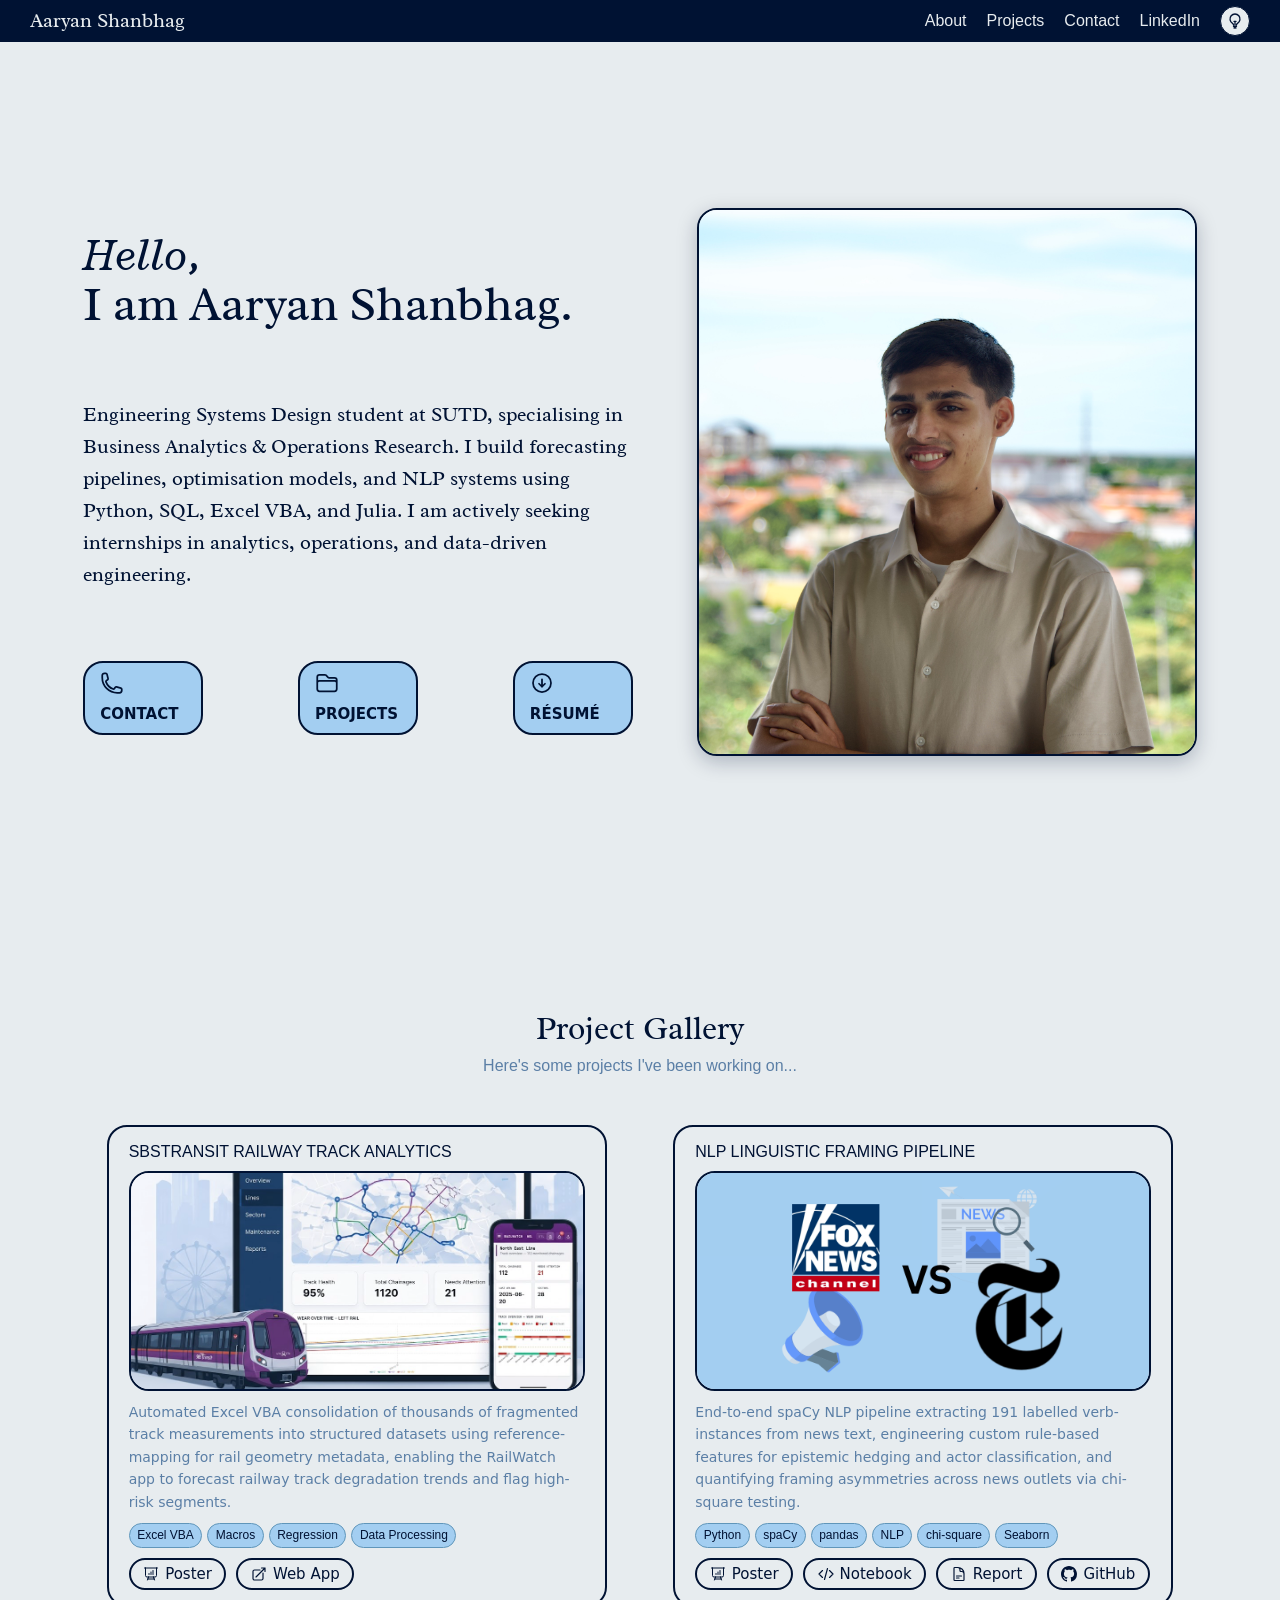
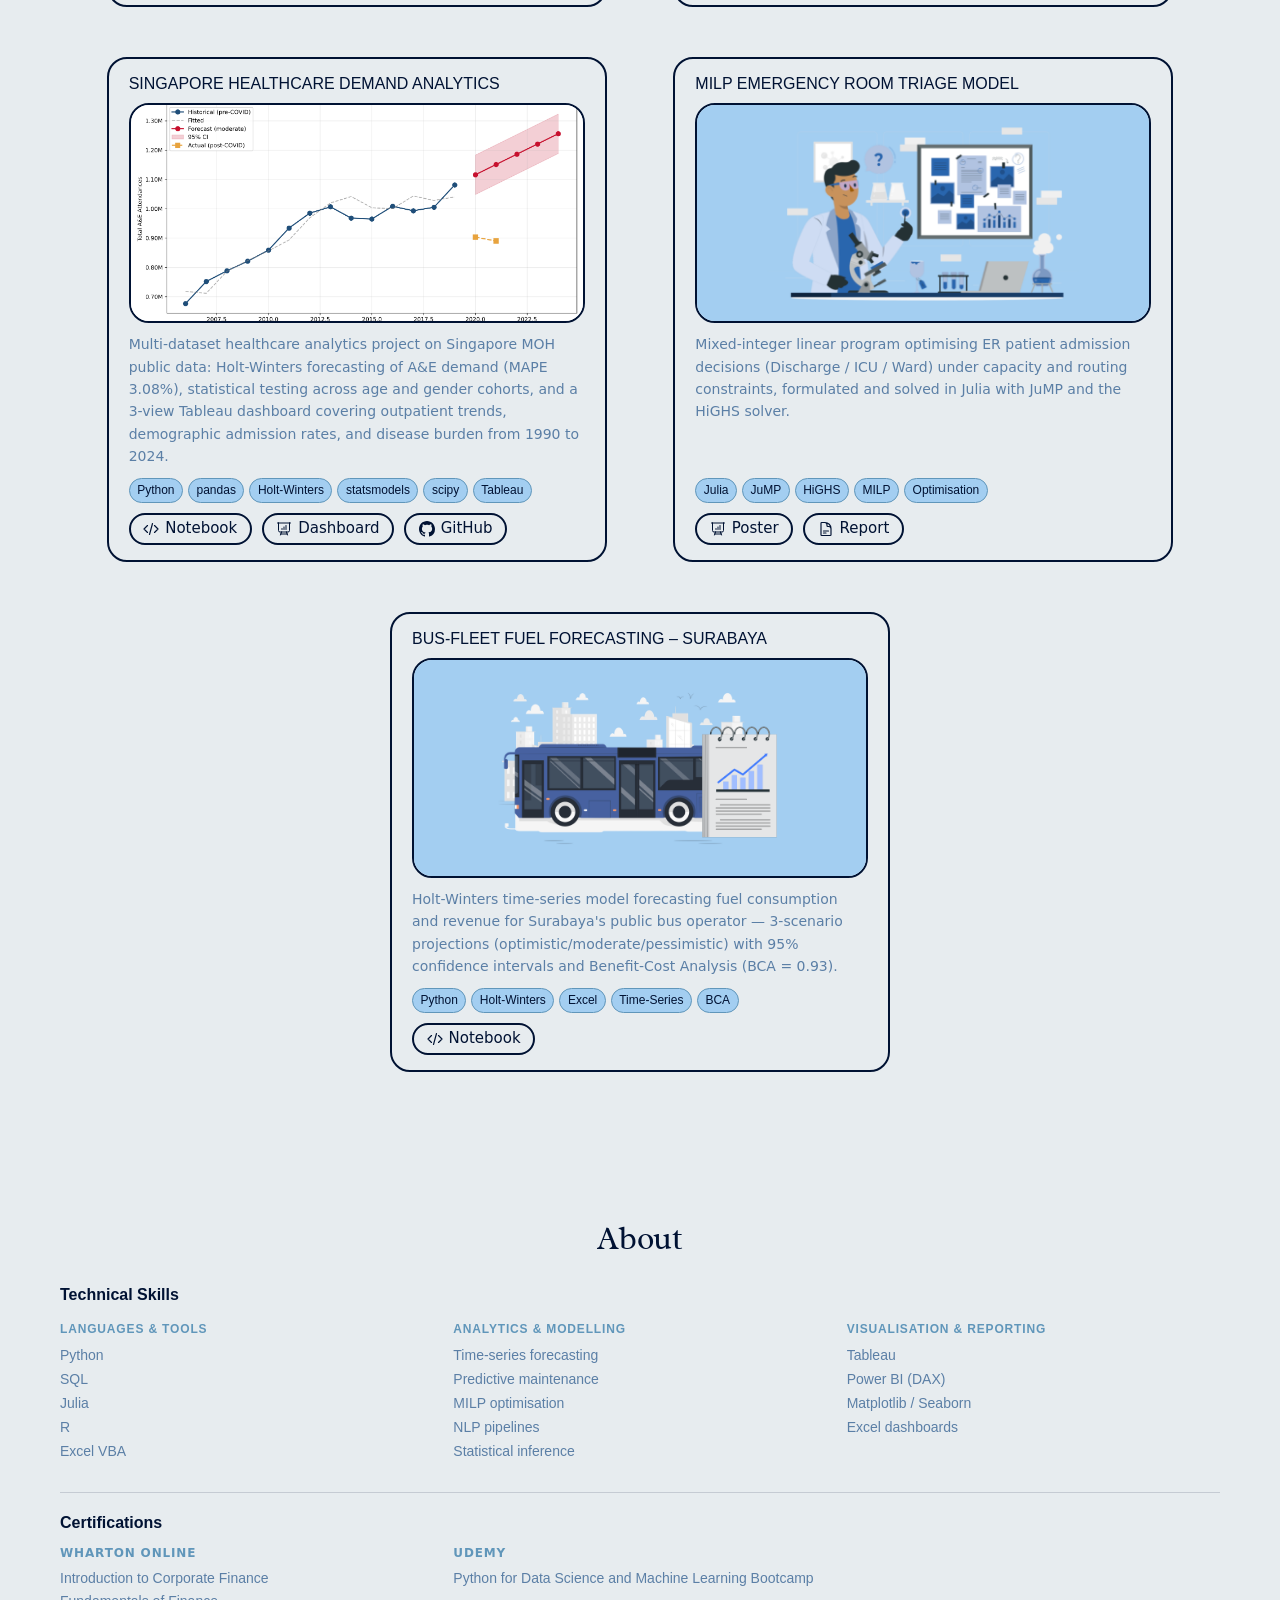
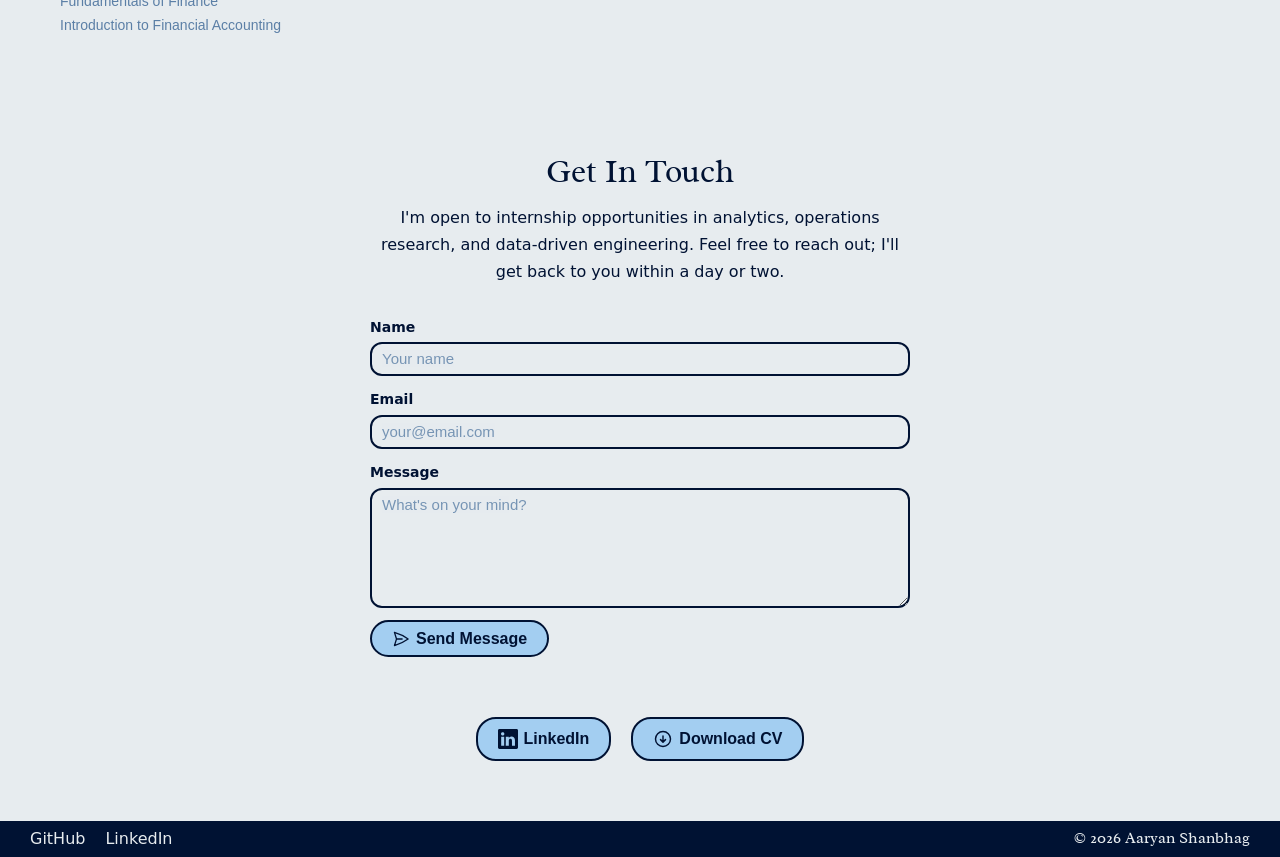
==== commit a8ec0bfb: "Add Report button and PDF to MILP ER Triage project card" ====
--- a/index.html
+++ b/index.html
@@ -373,6 +373,14 @@
                             </svg>
                             <span>Poster</span>
                         </a>
+                        <a href="project-docs/milp-er-report.pdf" class="btn" target="_blank" rel="noopener noreferrer">
+                            <svg xmlns="http://www.w3.org/2000/svg" fill="none" viewBox="0 0 24 24" stroke-width="1.75"
+                                stroke="currentColor" width="16" height="16">
+                                <path stroke-linecap="round" stroke-linejoin="round"
+                                    d="M19.5 14.25v-2.625a3.375 3.375 0 0 0-3.375-3.375h-1.5A1.125 1.125 0 0 1 13.5 7.125v-1.5a3.375 3.375 0 0 0-3.375-3.375H8.25m0 12.75h7.5m-7.5 3H12M10.5 2.25H5.625c-.621 0-1.125.504-1.125 1.125v17.25c0 .621.504 1.125 1.125 1.125h12.75c.621 0 1.125-.504 1.125-1.125V11.25a9 9 0 0 0-9-9Z" />
+                            </svg>
+                            <span>Report</span>
+                        </a>
                     </div>
                 </div>
             </article>
--- a/styles.css
+++ b/styles.css
@@ -702,7 +702,7 @@
 
 .form-group input::placeholder,
 .form-group textarea::placeholder {
-    color: var(--ui-1);
+    color: var(--muted);
     opacity: 0.8;
 }
 
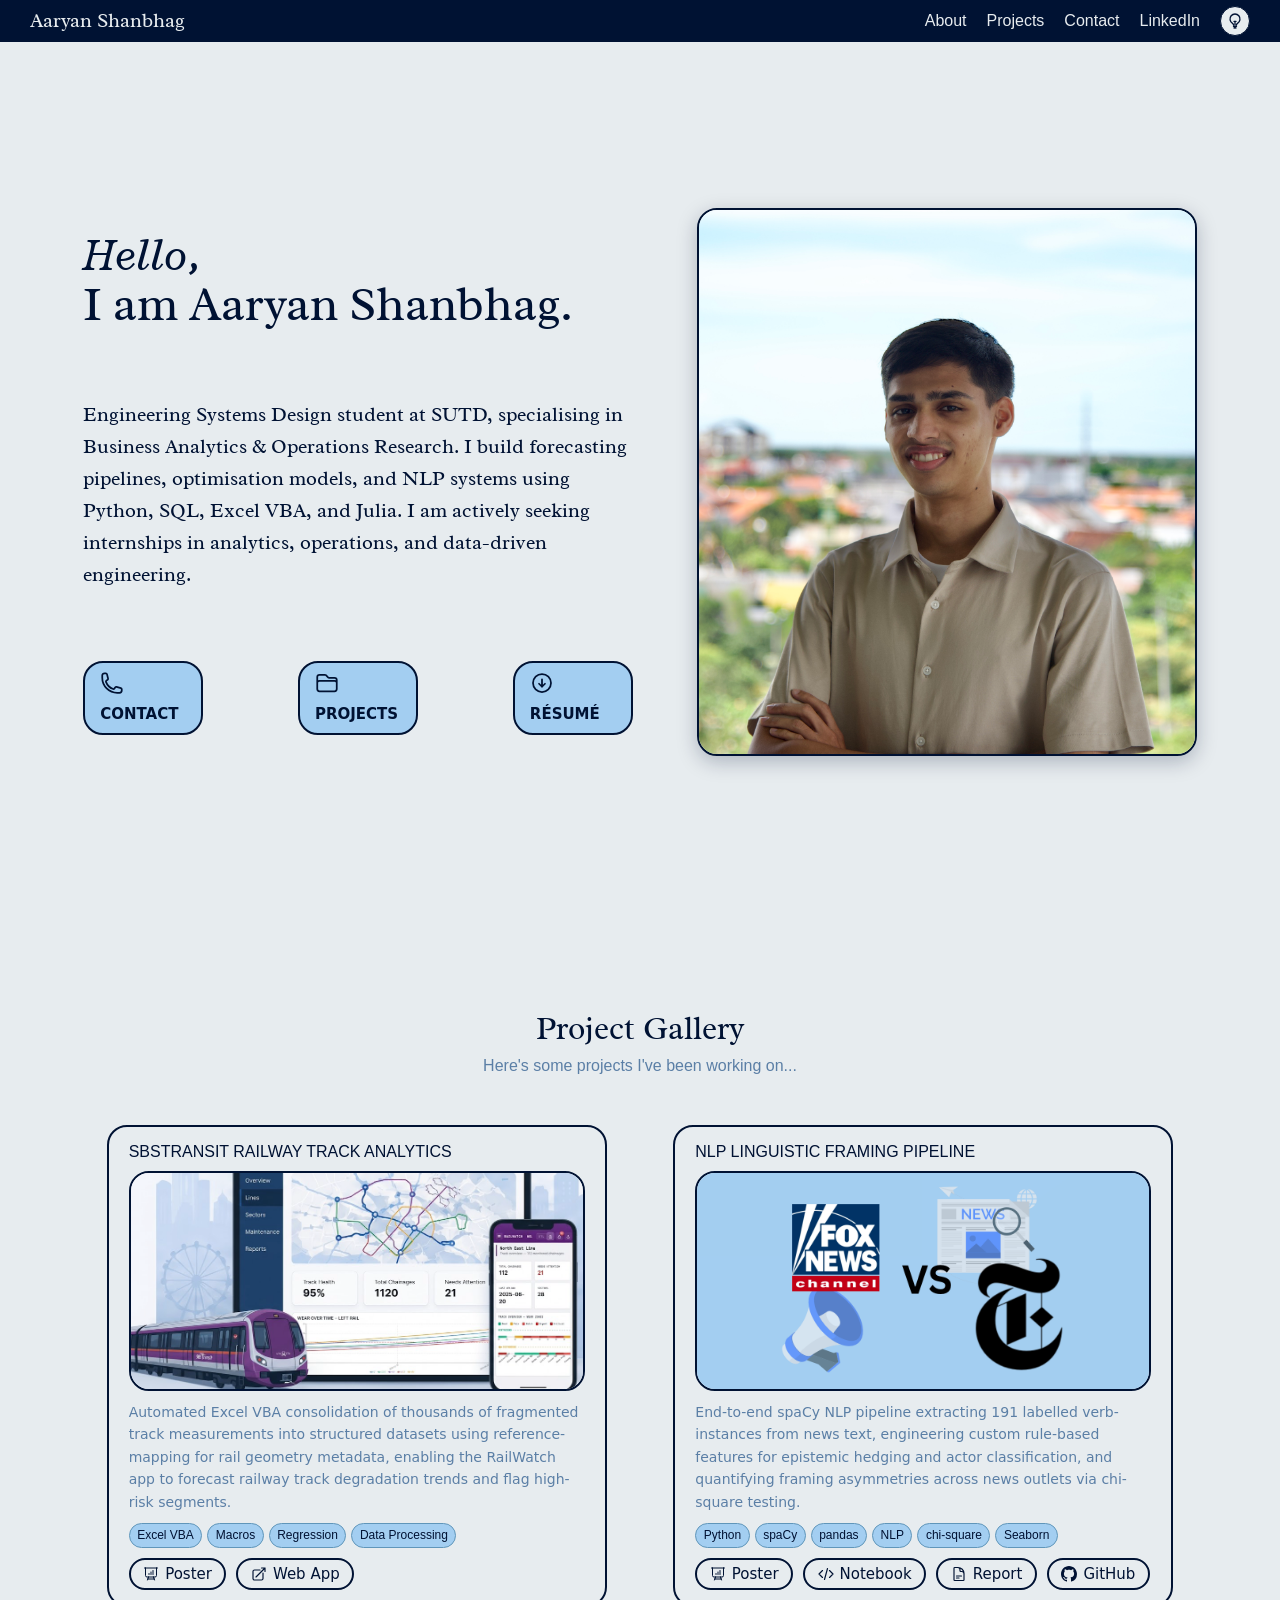
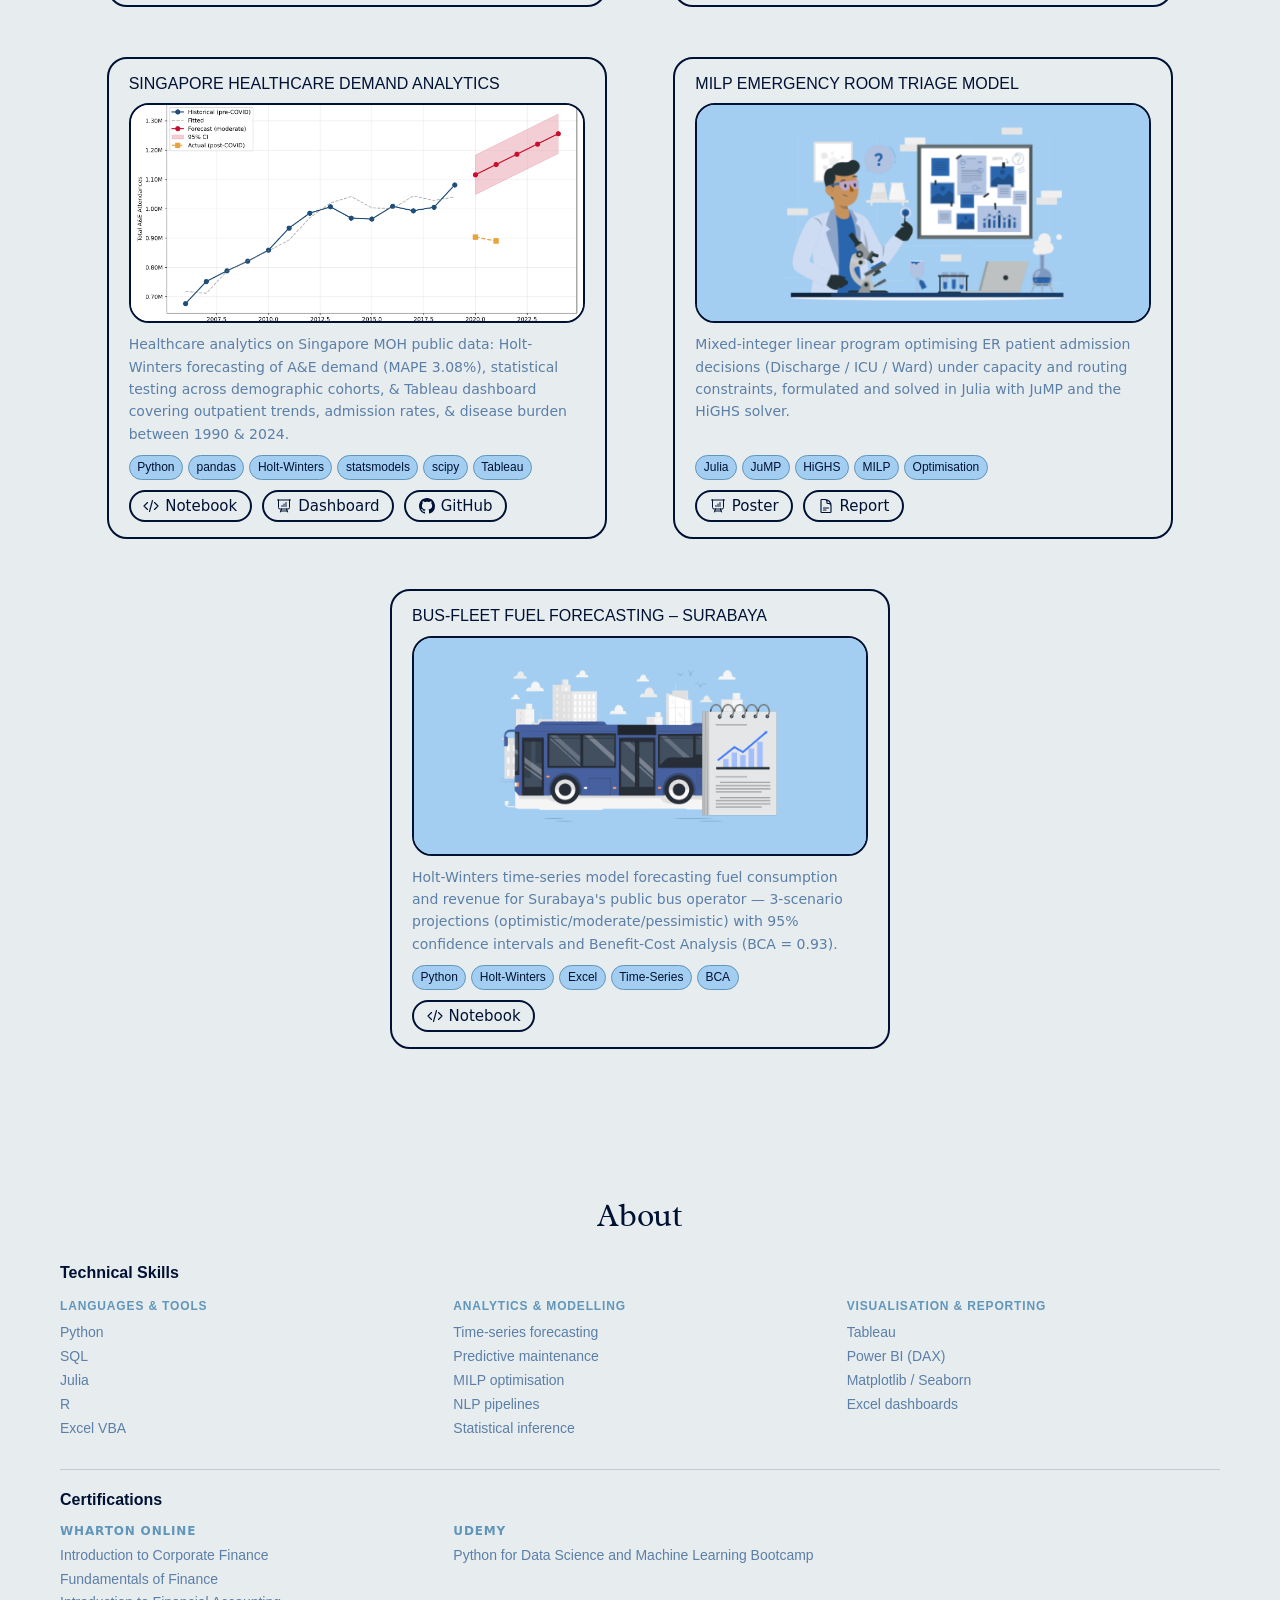
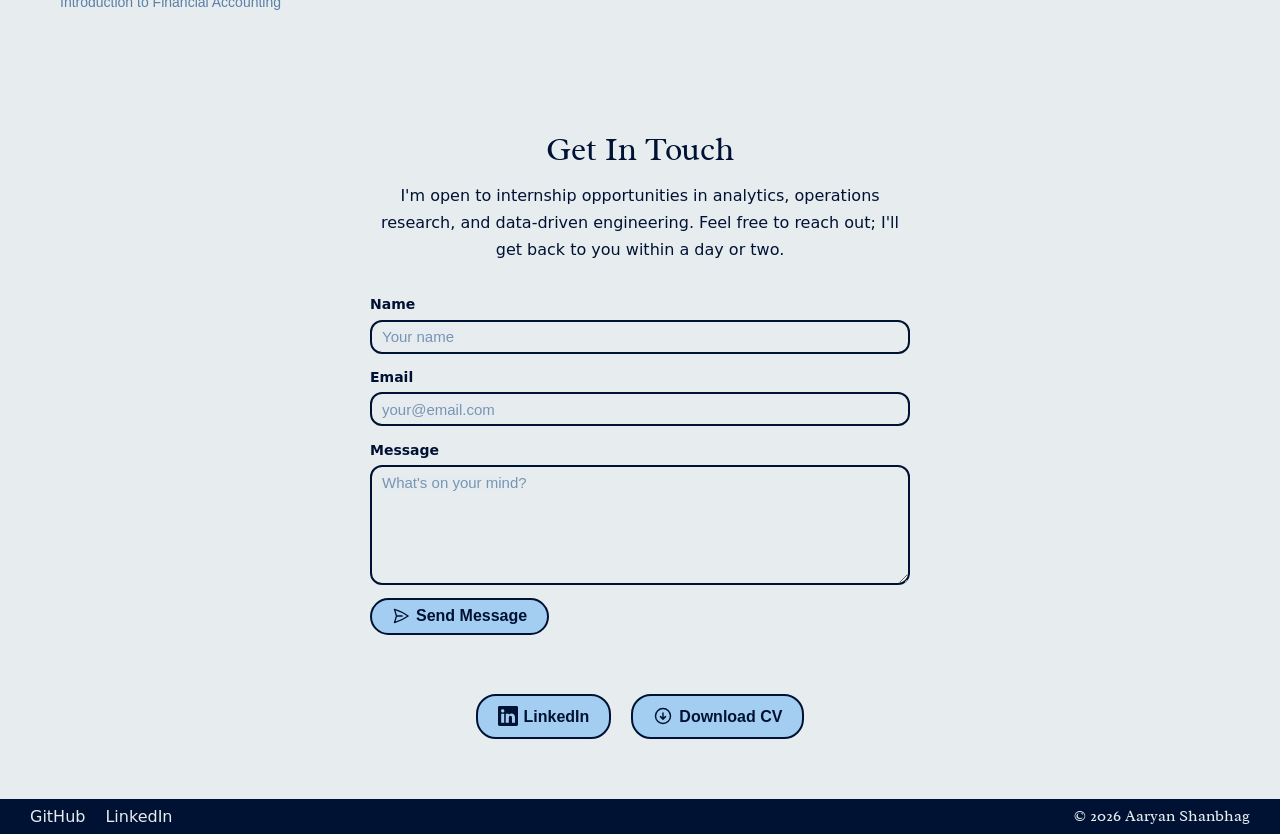
==== commit 1ae9c4d5: "Update description for Singapore Healthcare Demand Analytics project card" ====
--- a/index.html
+++ b/index.html
@@ -294,11 +294,9 @@
                 </button>
                 <div class="card-expandable">
                     <p>
-                        Multi-dataset healthcare analytics project on Singapore MOH public data:
-                        Holt-Winters forecasting of A&E demand (MAPE 3.08%), statistical testing
-                        across age and gender cohorts, and a 3-view Tableau dashboard covering
-                        outpatient trends, demographic admission rates, and disease burden from
-                        1990 to 2024.
+                        Healthcare analytics on Singapore MOH public data: Holt-Winters forecasting of A&E
+                        demand (MAPE 3.08%), statistical testing across demographic cohorts, & Tableau dashboard
+                        covering outpatient trends, admission rates, & disease burden between 1990 & 2024.
                     </p>
                     <div class="project-tags">
                         <span class="tag">Python</span>
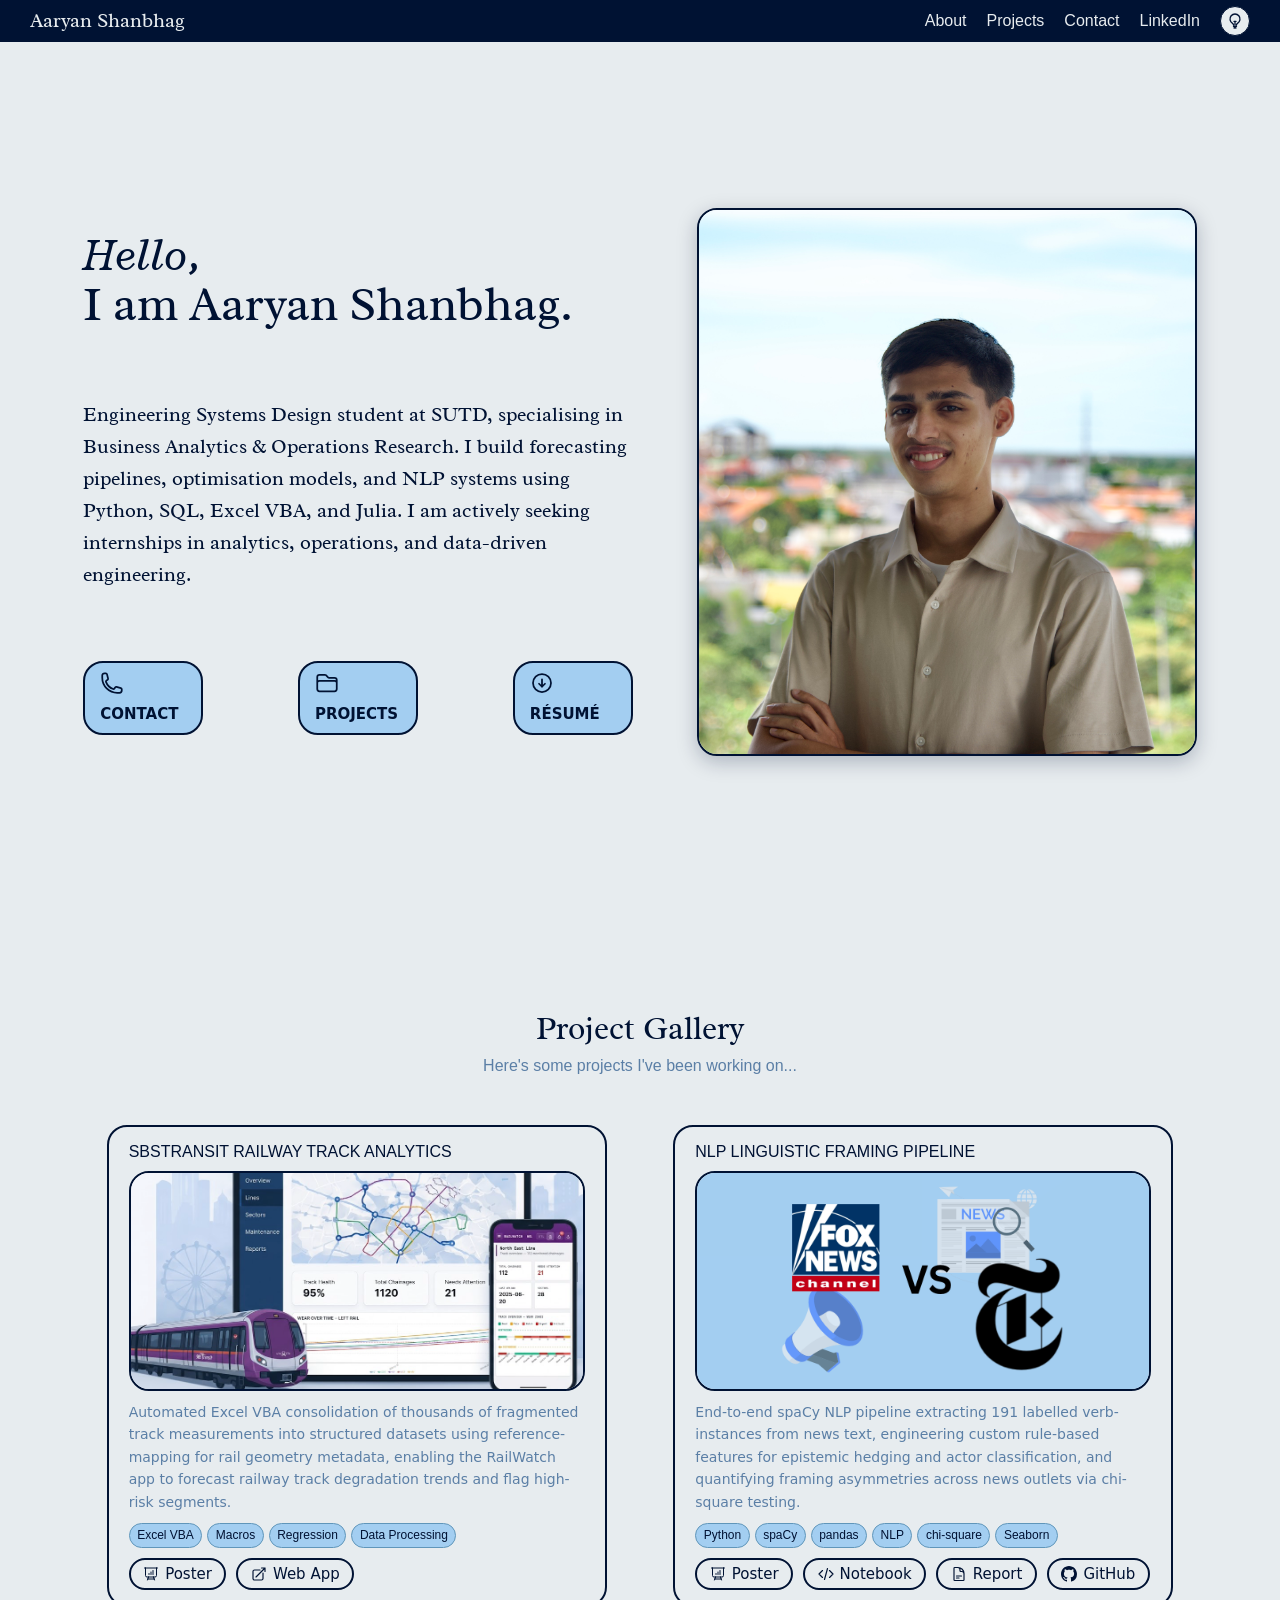
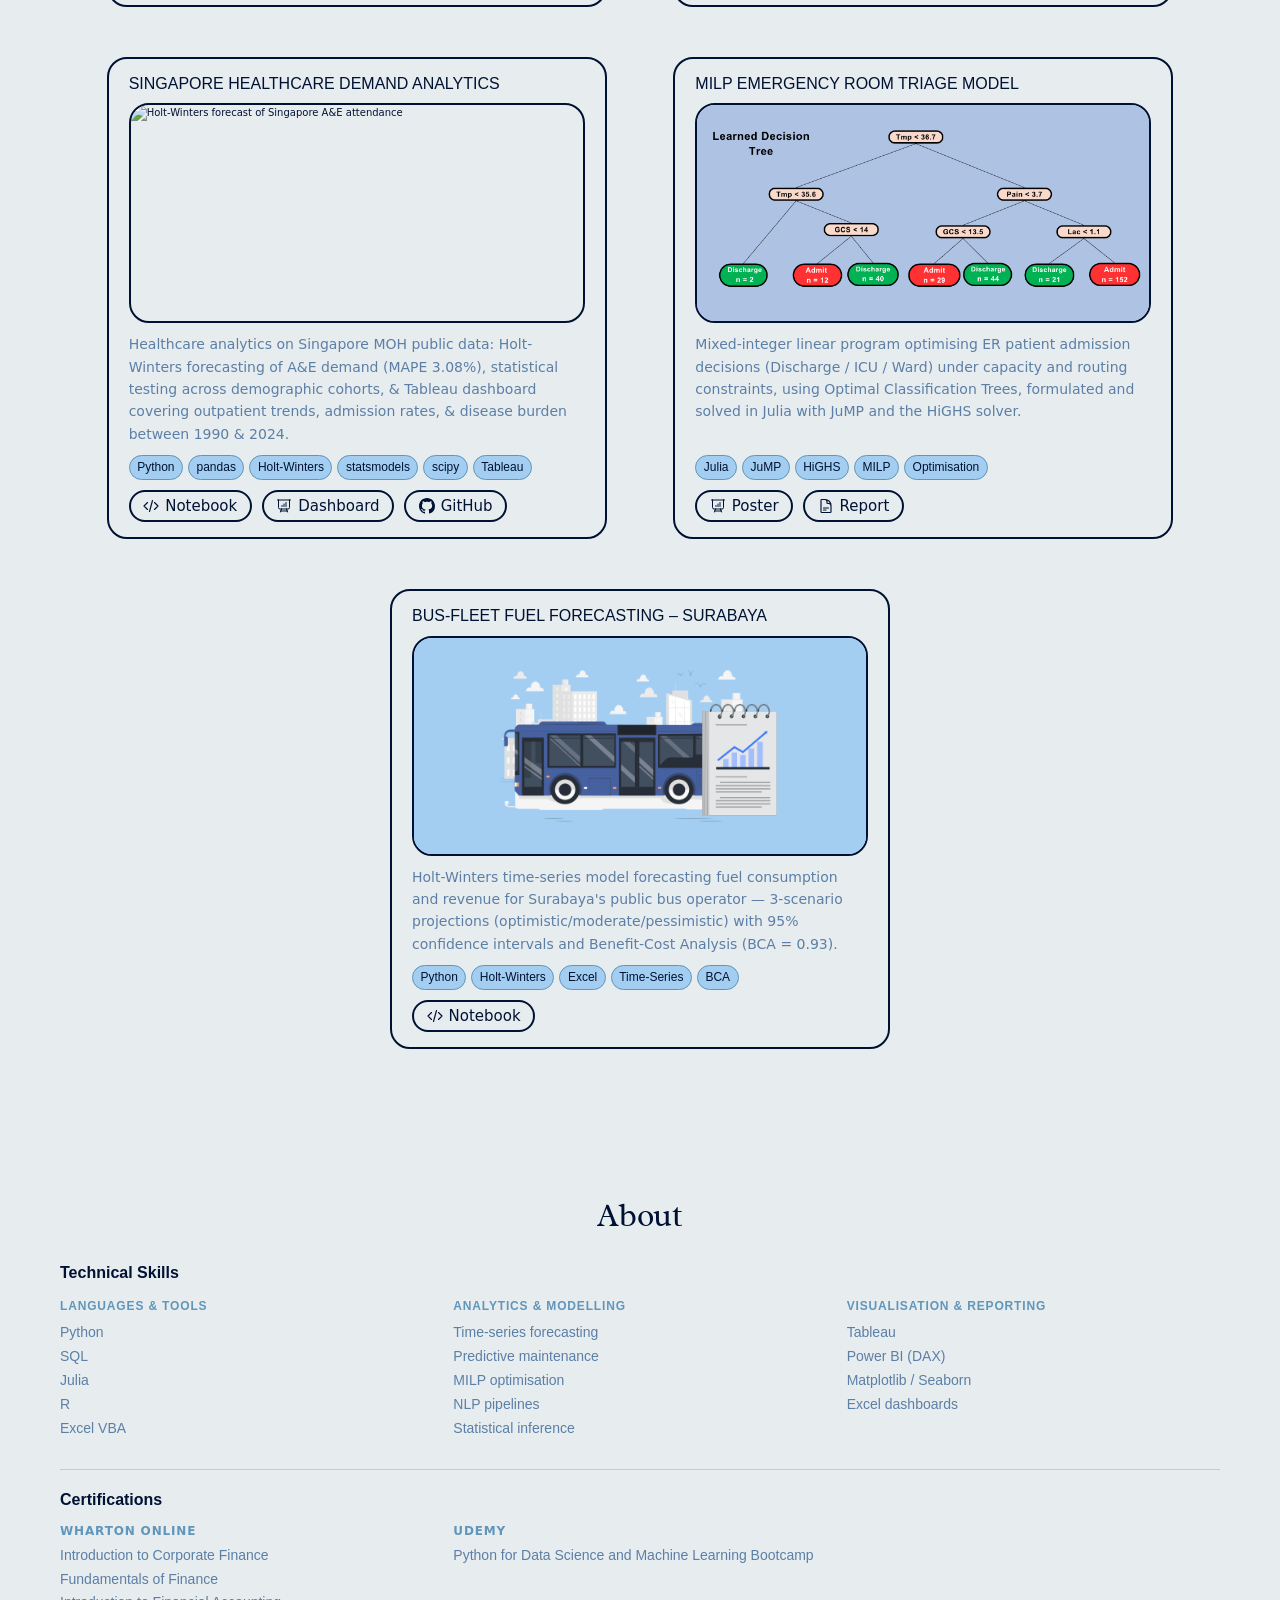
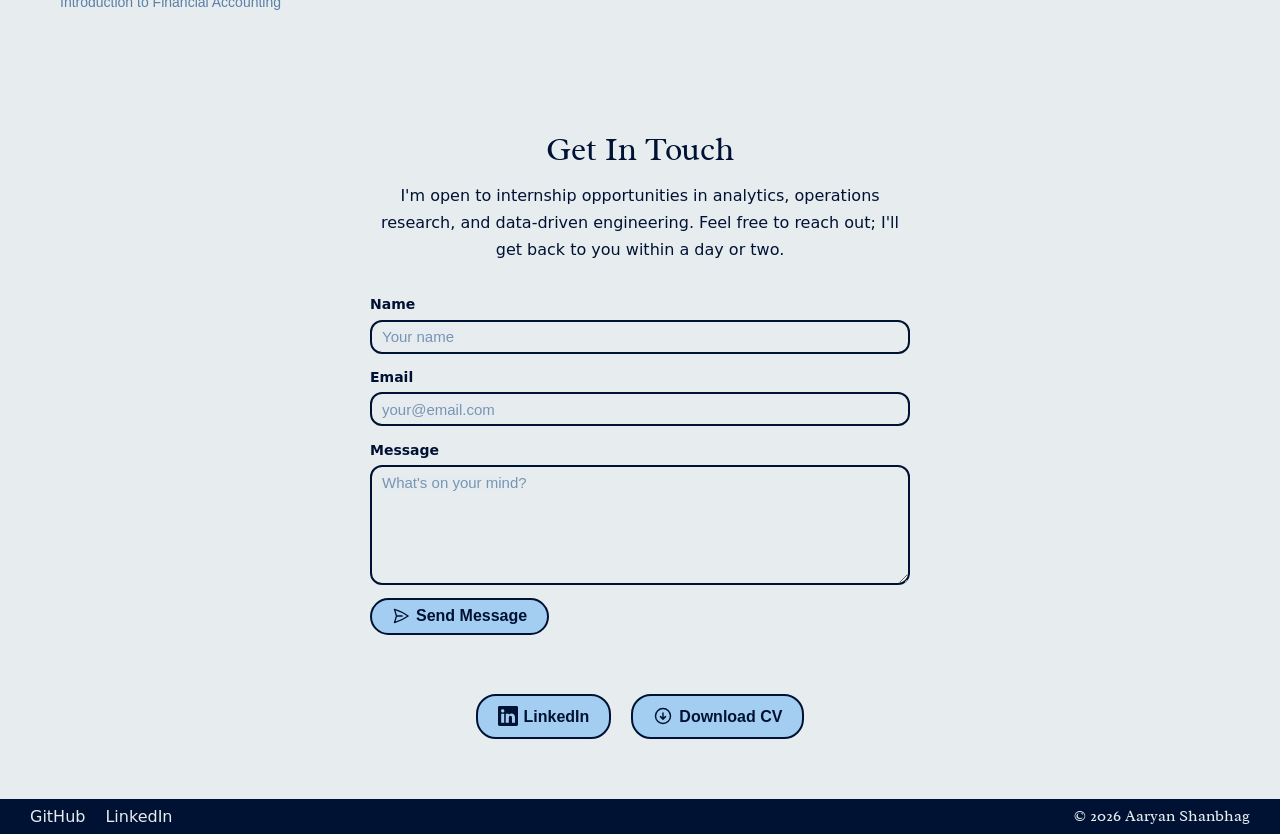
==== commit d3c17e34: "Update project card content, sg-healthcare illustration, and MILP ER illustration" ====
--- a/index.html
+++ b/index.html
@@ -171,8 +171,7 @@
                         Automated Excel VBA
                         consolidation of thousands of fragmented track measurements into structured datasets using
                         reference-mapping for rail geometry metadata, enabling the RailWatch app to forecast railway
-                        track degradation trends
-                        and flag high-risk segments.
+                        track degradation trends and flag high-risk segments.
                     </p>
                     <div class="project-tags">
                         <span class="tag">Excel VBA</span>
@@ -283,7 +282,7 @@
             <!-- Singapore Healthcare Analytics -->
             <article class="project-card">
                 <h3>SINGAPORE HEALTHCARE DEMAND ANALYTICS</h3>
-                <img src="project-illustrations/sg-healthcare-forecast.png"
+                <img src="project-illustrations/sg-healthcare-analytics.png"
                     alt="Holt-Winters forecast of Singapore A&E attendance" class="project-image" />
                 <button class="card-toggle" aria-expanded="false">
                     <span class="toggle-text">See more</span>
@@ -307,7 +306,8 @@
                         <span class="tag">Tableau</span>
                     </div>
                     <div class="project-card-actions">
-                        <a href="https://bit.ly/4336LqK" class="btn" target="_blank" rel="noopener noreferrer">
+                        <a href="https://colab.research.google.com/drive/19o1IaW1ny6qZ6TeWIeiynf-HPsCmsWU9?" class="btn"
+                            target="_blank" rel="noopener noreferrer">
                             <svg xmlns="http://www.w3.org/2000/svg" fill="none" viewBox="0 0 24 24" stroke-width="1.75"
                                 stroke="currentColor" width="16" height="16">
                                 <path stroke-linecap="round" stroke-linejoin="round"
@@ -352,8 +352,8 @@
                 <div class="card-expandable">
                     <p>
                         Mixed-integer linear program optimising ER patient admission decisions (Discharge / ICU / Ward)
-                        under capacity and routing constraints, formulated and solved in Julia with JuMP and the HiGHS
-                        solver.
+                        under capacity and routing constraints, using Optimal Classification Trees, formulated and
+                        solved in Julia with JuMP and the HiGHS solver.
                     </p>
                     <div class="project-tags">
                         <span class="tag">Julia</span>
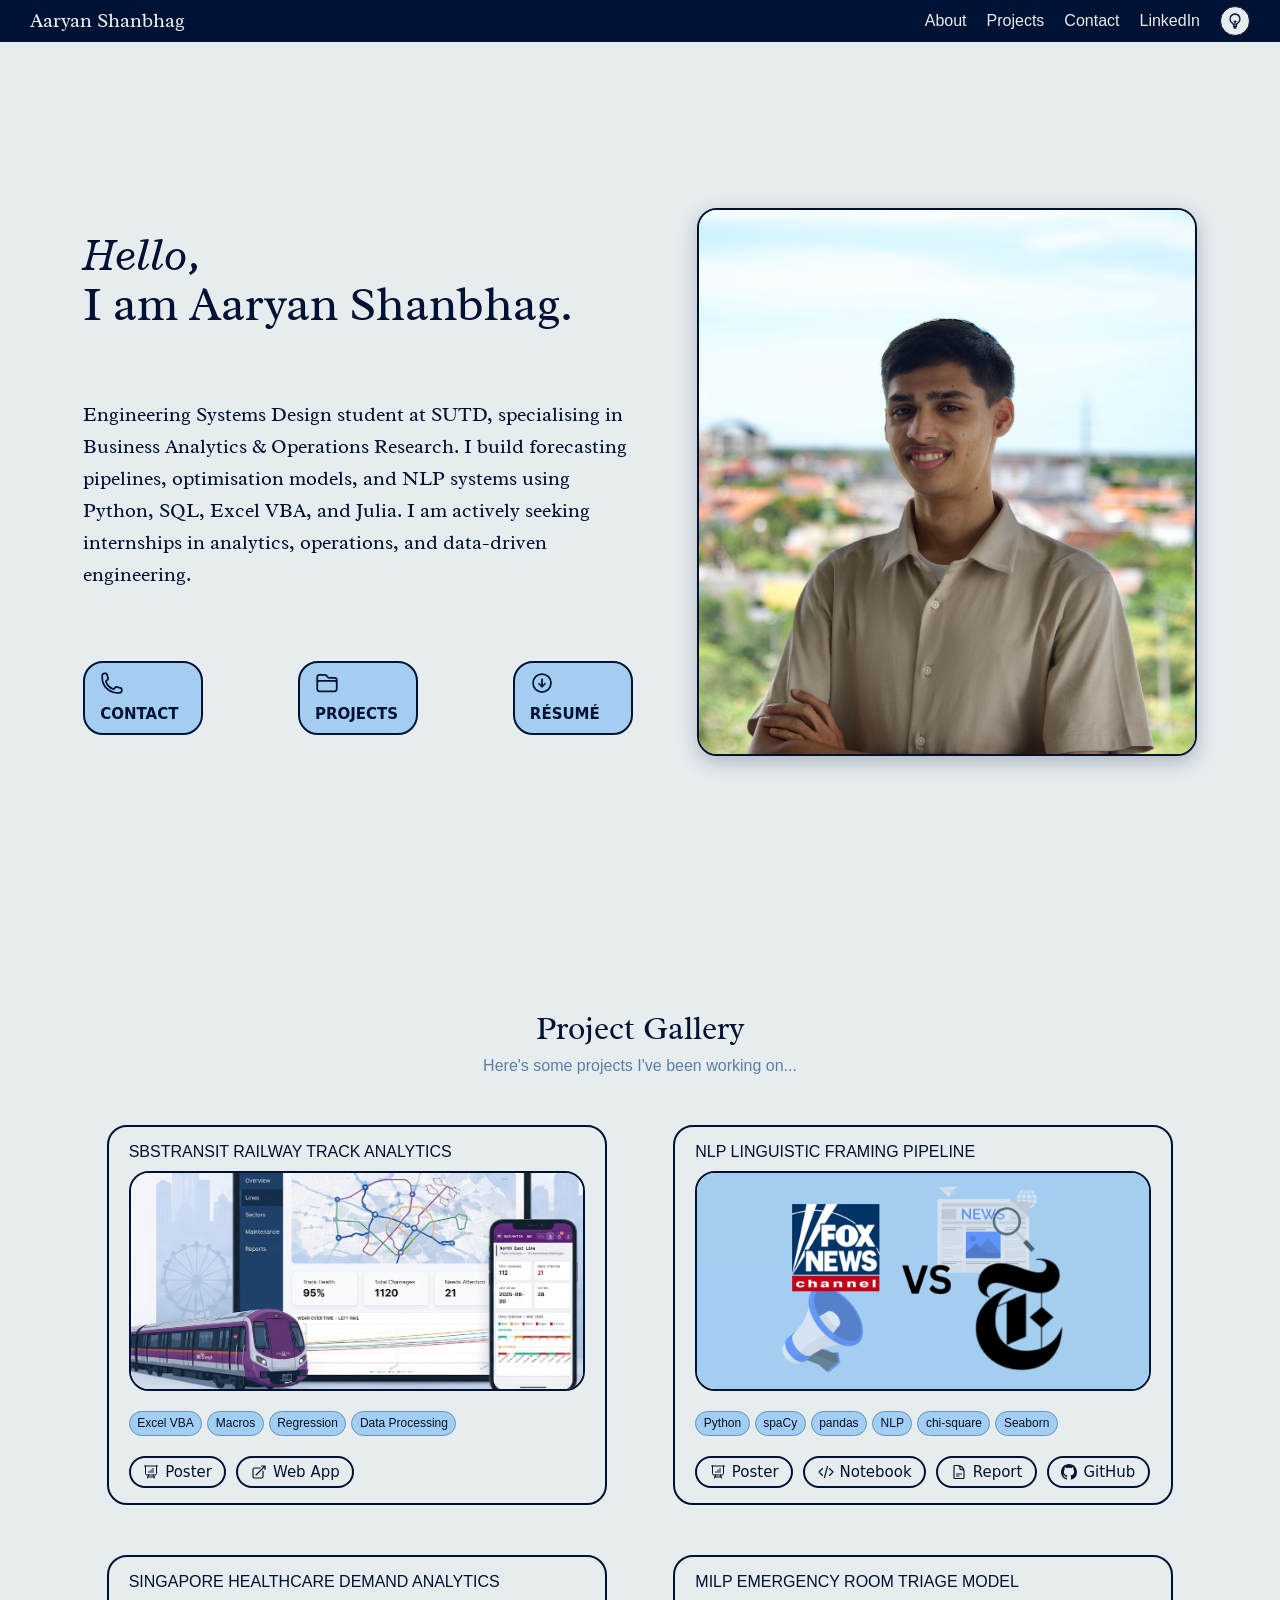
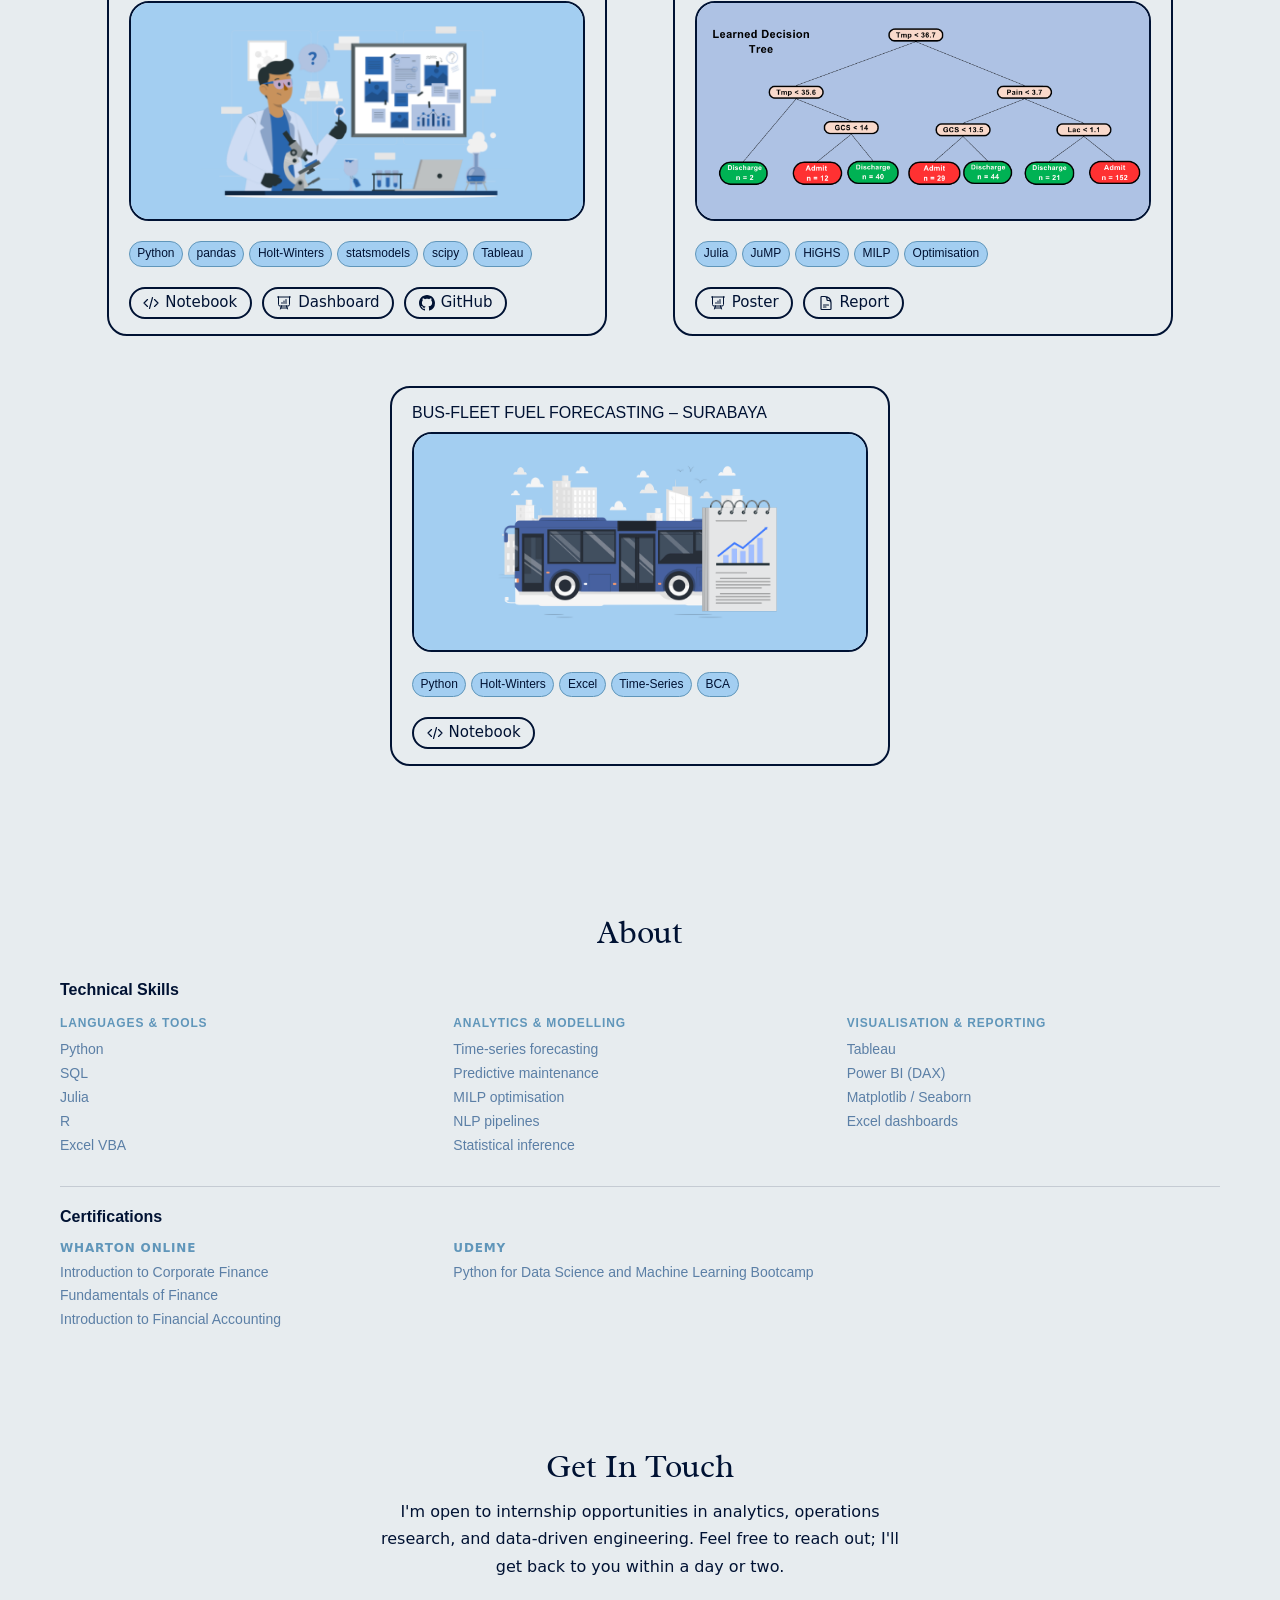
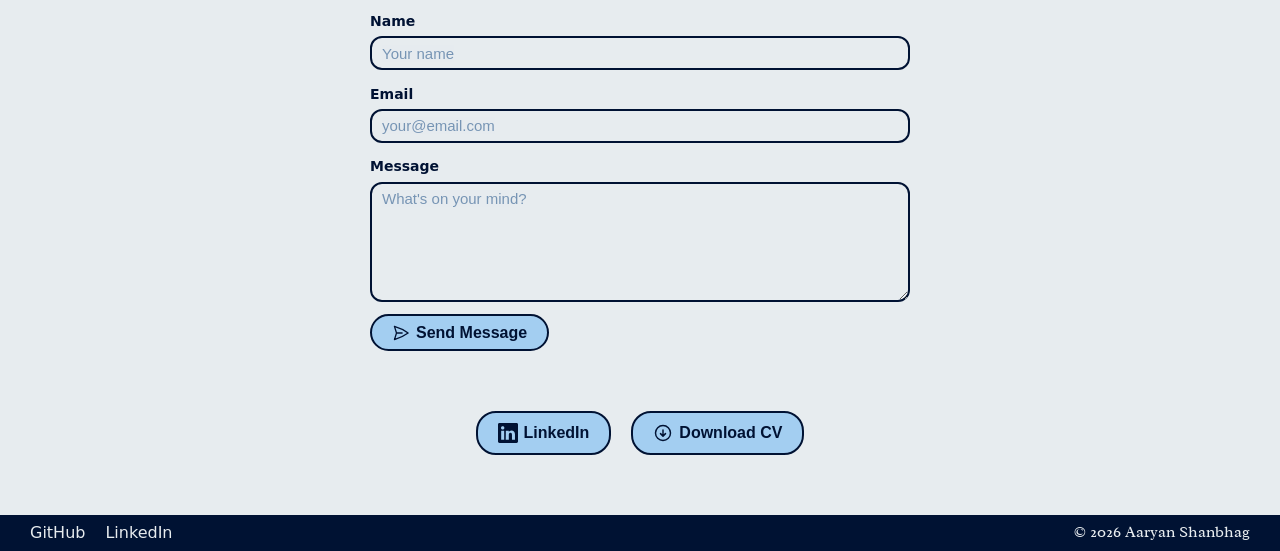
==== commit 80255122: "Add card flip animation to project cards on desktop, accordion on mobile" ====
--- a/index.html
+++ b/index.html
@@ -157,22 +157,18 @@
             <!-- SBSTransit Railway Analytics -->
             <article class="project-card">
                 <h3>SBSTRANSIT RAILWAY TRACK ANALYTICS</h3>
-                <img src="project-illustrations/sbstransit-illustration.png"
-                    alt="RailWatch dashboard showing track health across SBS Transit lines" class="project-image" />
-                <button class="card-toggle" aria-expanded="false">
-                    <span class="toggle-text">See more</span>
-                    <svg xmlns="http://www.w3.org/2000/svg" fill="none" viewBox="0 0 24 24" stroke-width="1.75"
-                        stroke="currentColor" width="16" height="16">
-                        <path stroke-linecap="round" stroke-linejoin="round" d="m19.5 8.25-7.5 7.5-7.5-7.5" />
-                    </svg>
-                </button>
-                <div class="card-expandable">
-                    <p>
-                        Automated Excel VBA
-                        consolidation of thousands of fragmented track measurements into structured datasets using
-                        reference-mapping for rail geometry metadata, enabling the RailWatch app to forecast railway
-                        track degradation trends and flag high-risk segments.
-                    </p>
+                <div class="card-flip">
+                    <div class="card-flip-inner">
+                        <div class="card-flip-front">
+                            <img src="project-illustrations/sbstransit-illustration.png"
+                                alt="RailWatch dashboard showing track health across SBS Transit lines" />
+                        </div>
+                        <div class="card-flip-back">
+                            <p>Automated Excel VBA consolidation of thousands of fragmented track measurements into structured datasets using reference-mapping for rail geometry metadata, enabling the RailWatch app to forecast railway track degradation trends and flag high-risk segments.</p>
+                        </div>
+                    </div>
+                </div>
+                <div class="card-details">
                     <div class="project-tags">
                         <span class="tag">Excel VBA</span>
                         <span class="tag">Macros</span>
@@ -180,58 +176,36 @@
                         <span class="tag">Data Processing</span>
                     </div>
                     <div class="project-card-actions">
-                        <a href="project-docs/sbstransit-poster.pdf" class="btn" target="_blank"
-                            rel="noopener noreferrer">
-                            <svg xmlns="http://www.w3.org/2000/svg" fill="none" viewBox="0 0 24 24" stroke-width="1.5"
-                                stroke="currentColor" width="16" height="16">
-                                <path stroke-linecap="round" stroke-linejoin="round"
-                                    d="M3.75 3v11.25A2.25 2.25 0 0 0 6 16.5h2.25M3.75 3h-1.5m1.5 0h16.5m0 0h1.5m-1.5 0v11.25A2.25 2.25 0 0 1 18 16.5h-2.25m-7.5 0h7.5m-7.5 0-1 3m8.5-3 1 3m0 0 .5 1.5m-.5-1.5h-9.5m0 0-.5 1.5M9 11.25v1.5M12 9v3.75m3-6v6" />
-                            </svg>
+                        <a href="project-docs/sbstransit-poster.pdf" class="btn" target="_blank" rel="noopener noreferrer">
+                            <svg xmlns="http://www.w3.org/2000/svg" fill="none" viewBox="0 0 24 24" stroke-width="1.5" stroke="currentColor" width="16" height="16"><path stroke-linecap="round" stroke-linejoin="round" d="M3.75 3v11.25A2.25 2.25 0 0 0 6 16.5h2.25M3.75 3h-1.5m1.5 0h16.5m0 0h1.5m-1.5 0v11.25A2.25 2.25 0 0 1 18 16.5h-2.25m-7.5 0h7.5m-7.5 0-1 3m8.5-3 1 3m0 0 .5 1.5m-.5-1.5h-9.5m0 0-.5 1.5M9 11.25v1.5M12 9v3.75m3-6v6" /></svg>
                             <span>Poster</span>
                         </a>
-                        <a href="https://railwatch-demo.onrender.com/" class="btn" target="_blank"
-                            rel="noopener noreferrer">
-                            <svg xmlns="http://www.w3.org/2000/svg" fill="none" viewBox="0 0 24 24" stroke-width="1.75"
-                                stroke="currentColor" width="16" height="16">
-                                <path stroke-linecap="round" stroke-linejoin="round"
-                                    d="M13.5 6H5.25A2.25 2.25 0 0 0 3 8.25v10.5A2.25 2.25 0 0 0 5.25 21h10.5A2.25 2.25 0 0 0 18 18.75V10.5m-10.5 6L21 3m0 0h-5.25M21 3v5.25" />
-                            </svg>
+                        <a href="https://railwatch-demo.onrender.com/" class="btn" target="_blank" rel="noopener noreferrer">
+                            <svg xmlns="http://www.w3.org/2000/svg" fill="none" viewBox="0 0 24 24" stroke-width="1.75" stroke="currentColor" width="16" height="16"><path stroke-linecap="round" stroke-linejoin="round" d="M13.5 6H5.25A2.25 2.25 0 0 0 3 8.25v10.5A2.25 2.25 0 0 0 5.25 21h10.5A2.25 2.25 0 0 0 18 18.75V10.5m-10.5 6L21 3m0 0h-5.25M21 3v5.25" /></svg>
                             <span>Web App</span>
                         </a>
-                        <!--
-                        <a href="project-docs/sbstransit-contributions.pdf" class="btn" target="_blank"
-                            rel="noopener noreferrer">
-                            <svg xmlns="http://www.w3.org/2000/svg" fill="none" viewBox="0 0 24 24" stroke-width="1.75"
-                                stroke="currentColor" width="16" height="16">
-                                <path stroke-linecap="round" stroke-linejoin="round"
-                                    d="M19.5 14.25v-2.625a3.375 3.375 0 0 0-3.375-3.375h-1.5A1.125 1.125 0 0 1 13.5 7.125v-1.5a3.375 3.375 0 0 0-3.375-3.375H8.25m0 12.75h7.5m-7.5 3H12M10.5 2.25H5.625c-.621 0-1.125.504-1.125 1.125v17.25c0 .621.504 1.125 1.125 1.125h12.75c.621 0 1.125-.504 1.125-1.125V11.25a9 9 0 0 0-9-9Z" />
-                            </svg>
-                            <span>Docs</span>
-                        </a>
-                        -->
-                    </div>
-                </div>
+                    </div>
+                </div>
+                <button class="card-toggle" aria-expanded="false">
+                    <span class="toggle-text">See more</span>
+                    <svg xmlns="http://www.w3.org/2000/svg" fill="none" viewBox="0 0 24 24" stroke-width="1.75" stroke="currentColor" width="16" height="16"><path stroke-linecap="round" stroke-linejoin="round" d="m19.5 8.25-7.5 7.5-7.5-7.5" /></svg>
+                </button>
             </article>
 
             <!-- NLP Linguistic Framing -->
             <article class="project-card">
                 <h3>NLP LINGUISTIC FRAMING PIPELINE</h3>
-                <img src="project-illustrations/nlp-illustration.png" alt="NLP pipeline for linguistic framing analysis"
-                    class="project-image" />
-                <button class="card-toggle" aria-expanded="false">
-                    <span class="toggle-text">See more</span>
-                    <svg xmlns="http://www.w3.org/2000/svg" fill="none" viewBox="0 0 24 24" stroke-width="1.75"
-                        stroke="currentColor" width="16" height="16">
-                        <path stroke-linecap="round" stroke-linejoin="round" d="m19.5 8.25-7.5 7.5-7.5-7.5" />
-                    </svg>
-                </button>
-                <div class="card-expandable">
-                    <p>
-                        End-to-end spaCy NLP pipeline extracting 191 labelled verb-instances from news text, engineering
-                        custom rule-based features for epistemic hedging and actor classification, and quantifying
-                        framing
-                        asymmetries across news outlets via chi-square testing.
-                    </p>
+                <div class="card-flip">
+                    <div class="card-flip-inner">
+                        <div class="card-flip-front">
+                            <img src="project-illustrations/nlp-illustration.png" alt="NLP pipeline for linguistic framing analysis" />
+                        </div>
+                        <div class="card-flip-back">
+                            <p>End-to-end spaCy NLP pipeline extracting 191 labelled verb-instances from news text, engineering custom rule-based features for epistemic hedging and actor classification, and quantifying framing asymmetries across news outlets via chi-square testing.</p>
+                        </div>
+                    </div>
+                </div>
+                <div class="card-details">
                     <div class="project-tags">
                         <span class="tag">Python</span>
                         <span class="tag">spaCy</span>
@@ -242,61 +216,43 @@
                     </div>
                     <div class="project-card-actions">
                         <a href="project-docs/nlp-poster.pdf" class="btn" target="_blank" rel="noopener noreferrer">
-                            <svg xmlns="http://www.w3.org/2000/svg" fill="none" viewBox="0 0 24 24" stroke-width="1.5"
-                                stroke="currentColor" width="16" height="16">
-                                <path stroke-linecap="round" stroke-linejoin="round"
-                                    d="M3.75 3v11.25A2.25 2.25 0 0 0 6 16.5h2.25M3.75 3h-1.5m1.5 0h16.5m0 0h1.5m-1.5 0v11.25A2.25 2.25 0 0 1 18 16.5h-2.25m-7.5 0h7.5m-7.5 0-1 3m8.5-3 1 3m0 0 .5 1.5m-.5-1.5h-9.5m0 0-.5 1.5M9 11.25v1.5M12 9v3.75m3-6v6" />
-                            </svg>
+                            <svg xmlns="http://www.w3.org/2000/svg" fill="none" viewBox="0 0 24 24" stroke-width="1.5" stroke="currentColor" width="16" height="16"><path stroke-linecap="round" stroke-linejoin="round" d="M3.75 3v11.25A2.25 2.25 0 0 0 6 16.5h2.25M3.75 3h-1.5m1.5 0h16.5m0 0h1.5m-1.5 0v11.25A2.25 2.25 0 0 1 18 16.5h-2.25m-7.5 0h7.5m-7.5 0-1 3m8.5-3 1 3m0 0 .5 1.5m-.5-1.5h-9.5m0 0-.5 1.5M9 11.25v1.5M12 9v3.75m3-6v6" /></svg>
                             <span>Poster</span>
                         </a>
-                        <a href="https://colab.research.google.com/drive/1ZUarHT06fX9YOzjZWnN3bUkYdcg-YqaU" class="btn"
-                            target="_blank" rel="noopener noreferrer">
-                            <svg xmlns="http://www.w3.org/2000/svg" fill="none" viewBox="0 0 24 24" stroke-width="1.75"
-                                stroke="currentColor" width="16" height="16">
-                                <path stroke-linecap="round" stroke-linejoin="round"
-                                    d="M17.25 6.75 22.5 12l-5.25 5.25m-10.5 0L1.5 12l5.25-5.25m7.5-3-4.5 16.5" />
-                            </svg>
+                        <a href="https://colab.research.google.com/drive/1ZUarHT06fX9YOzjZWnN3bUkYdcg-YqaU" class="btn" target="_blank" rel="noopener noreferrer">
+                            <svg xmlns="http://www.w3.org/2000/svg" fill="none" viewBox="0 0 24 24" stroke-width="1.75" stroke="currentColor" width="16" height="16"><path stroke-linecap="round" stroke-linejoin="round" d="M17.25 6.75 22.5 12l-5.25 5.25m-10.5 0L1.5 12l5.25-5.25m7.5-3-4.5 16.5" /></svg>
                             <span>Notebook</span>
                         </a>
                         <a href="project-docs/nlp-report.pdf" class="btn" target="_blank" rel="noopener noreferrer">
-                            <svg xmlns="http://www.w3.org/2000/svg" fill="none" viewBox="0 0 24 24" stroke-width="1.75"
-                                stroke="currentColor" width="16" height="16">
-                                <path stroke-linecap="round" stroke-linejoin="round"
-                                    d="M19.5 14.25v-2.625a3.375 3.375 0 0 0-3.375-3.375h-1.5A1.125 1.125 0 0 1 13.5 7.125v-1.5a3.375 3.375 0 0 0-3.375-3.375H8.25m0 12.75h7.5m-7.5 3H12M10.5 2.25H5.625c-.621 0-1.125.504-1.125 1.125v17.25c0 .621.504 1.125 1.125 1.125h12.75c.621 0 1.125-.504 1.125-1.125V11.25a9 9 0 0 0-9-9Z" />
-                            </svg>
+                            <svg xmlns="http://www.w3.org/2000/svg" fill="none" viewBox="0 0 24 24" stroke-width="1.75" stroke="currentColor" width="16" height="16"><path stroke-linecap="round" stroke-linejoin="round" d="M19.5 14.25v-2.625a3.375 3.375 0 0 0-3.375-3.375h-1.5A1.125 1.125 0 0 1 13.5 7.125v-1.5a3.375 3.375 0 0 0-3.375-3.375H8.25m0 12.75h7.5m-7.5 3H12M10.5 2.25H5.625c-.621 0-1.125.504-1.125 1.125v17.25c0 .621.504 1.125 1.125 1.125h12.75c.621 0 1.125-.504 1.125-1.125V11.25a9 9 0 0 0-9-9Z" /></svg>
                             <span>Report</span>
                         </a>
-                        <a href="https://github.com/aaryanshb/linguistic-bias-analysis" class="btn" target="_blank"
-                            rel="noopener noreferrer">
-                            <svg xmlns="http://www.w3.org/2000/svg" width="16" height="16" fill="currentColor"
-                                viewBox="0 0 16 16">
-                                <path
-                                    d="M8 0C3.58 0 0 3.58 0 8c0 3.54 2.29 6.53 5.47 7.59.4.07.55-.17.55-.38 0-.19-.01-.82-.01-1.49-2.01.37-2.53-.49-2.69-.94-.09-.23-.48-.94-.82-1.13-.28-.15-.68-.52-.01-.53.63-.01 1.08.58 1.23.82.72 1.21 1.87.87 2.33.66.07-.52.28-.87.51-1.07-1.78-.2-3.64-.89-3.64-3.95 0-.87.31-1.59.82-2.15-.08-.2-.36-1.02.08-2.12 0 0 .67-.21 2.2.82.64-.18 1.32-.27 2-.27s1.36.09 2 .27c1.53-1.04 2.2-.82 2.2-.82.44 1.1.16 1.92.08 2.12.51.56.82 1.27.82 2.15 0 3.07-1.87 3.75-3.65 3.95.29.25.54.73.54 1.48 0 1.07-.01 1.93-.01 2.2 0 .21.15.46.55.38A8.01 8.01 0 0 0 16 8c0-4.42-3.58-8-8-8" />
-                            </svg>
+                        <a href="https://github.com/aaryanshb/linguistic-bias-analysis" class="btn" target="_blank" rel="noopener noreferrer">
+                            <svg xmlns="http://www.w3.org/2000/svg" width="16" height="16" fill="currentColor" viewBox="0 0 16 16"><path d="M8 0C3.58 0 0 3.58 0 8c0 3.54 2.29 6.53 5.47 7.59.4.07.55-.17.55-.38 0-.19-.01-.82-.01-1.49-2.01.37-2.53-.49-2.69-.94-.09-.23-.48-.94-.82-1.13-.28-.15-.68-.52-.01-.53.63-.01 1.08.58 1.23.82.72 1.21 1.87.87 2.33.66.07-.52.28-.87.51-1.07-1.78-.2-3.64-.89-3.64-3.95 0-.87.31-1.59.82-2.15-.08-.2-.36-1.02.08-2.12 0 0 .67-.21 2.2.82.64-.18 1.32-.27 2-.27s1.36.09 2 .27c1.53-1.04 2.2-.82 2.2-.82.44 1.1.16 1.92.08 2.12.51.56.82 1.27.82 2.15 0 3.07-1.87 3.75-3.65 3.95.29.25.54.73.54 1.48 0 1.07-.01 1.93-.01 2.2 0 .21.15.46.55.38A8.01 8.01 0 0 0 16 8c0-4.42-3.58-8-8-8"/></svg>
                             <span>GitHub</span>
                         </a>
                     </div>
                 </div>
+                <button class="card-toggle" aria-expanded="false">
+                    <span class="toggle-text">See more</span>
+                    <svg xmlns="http://www.w3.org/2000/svg" fill="none" viewBox="0 0 24 24" stroke-width="1.75" stroke="currentColor" width="16" height="16"><path stroke-linecap="round" stroke-linejoin="round" d="m19.5 8.25-7.5 7.5-7.5-7.5" /></svg>
+                </button>
             </article>
 
             <!-- Singapore Healthcare Analytics -->
             <article class="project-card">
                 <h3>SINGAPORE HEALTHCARE DEMAND ANALYTICS</h3>
-                <img src="project-illustrations/sg-healthcare-analytics.png"
-                    alt="Holt-Winters forecast of Singapore A&E attendance" class="project-image" />
-                <button class="card-toggle" aria-expanded="false">
-                    <span class="toggle-text">See more</span>
-                    <svg xmlns="http://www.w3.org/2000/svg" fill="none" viewBox="0 0 24 24" stroke-width="1.75"
-                        stroke="currentColor" width="16" height="16">
-                        <path stroke-linecap="round" stroke-linejoin="round" d="m19.5 8.25-7.5 7.5-7.5-7.5" />
-                    </svg>
-                </button>
-                <div class="card-expandable">
-                    <p>
-                        Healthcare analytics on Singapore MOH public data: Holt-Winters forecasting of A&E
-                        demand (MAPE 3.08%), statistical testing across demographic cohorts, & Tableau dashboard
-                        covering outpatient trends, admission rates, & disease burden between 1990 & 2024.
-                    </p>
+                <div class="card-flip">
+                    <div class="card-flip-inner">
+                        <div class="card-flip-front">
+                            <img src="project-illustrations/sg-healthcare-analytics.png" alt="Holt-Winters forecast of Singapore A&E attendance" />
+                        </div>
+                        <div class="card-flip-back">
+                            <p>Healthcare analytics on Singapore MOH public data: Holt-Winters forecasting of A&E demand (MAPE 3.08%), statistical testing across demographic cohorts, & Tableau dashboard covering outpatient trends, admission rates, & disease burden between 1990 & 2024.</p>
+                        </div>
+                    </div>
+                </div>
+                <div class="card-details">
                     <div class="project-tags">
                         <span class="tag">Python</span>
                         <span class="tag">pandas</span>
@@ -306,55 +262,40 @@
                         <span class="tag">Tableau</span>
                     </div>
                     <div class="project-card-actions">
-                        <a href="https://colab.research.google.com/drive/19o1IaW1ny6qZ6TeWIeiynf-HPsCmsWU9?" class="btn"
-                            target="_blank" rel="noopener noreferrer">
-                            <svg xmlns="http://www.w3.org/2000/svg" fill="none" viewBox="0 0 24 24" stroke-width="1.75"
-                                stroke="currentColor" width="16" height="16">
-                                <path stroke-linecap="round" stroke-linejoin="round"
-                                    d="M17.25 6.75 22.5 12l-5.25 5.25m-10.5 0L1.5 12l5.25-5.25m7.5-3-4.5 16.5" />
-                            </svg>
+                        <a href="https://colab.research.google.com/drive/19o1IaW1ny6qZ6TeWIeiynf-HPsCmsWU9?" class="btn" target="_blank" rel="noopener noreferrer">
+                            <svg xmlns="http://www.w3.org/2000/svg" fill="none" viewBox="0 0 24 24" stroke-width="1.75" stroke="currentColor" width="16" height="16"><path stroke-linecap="round" stroke-linejoin="round" d="M17.25 6.75 22.5 12l-5.25 5.25m-10.5 0L1.5 12l5.25-5.25m7.5-3-4.5 16.5" /></svg>
                             <span>Notebook</span>
                         </a>
-                        <a href="https://public.tableau.com/views/sg-healthcare-analytics/Dashboard1" class="btn"
-                            target="_blank" rel="noopener noreferrer">
-                            <svg xmlns="http://www.w3.org/2000/svg" fill="none" viewBox="0 0 24 24" stroke-width="1.5"
-                                stroke="currentColor" width="16" height="16">
-                                <path stroke-linecap="round" stroke-linejoin="round"
-                                    d="M3.75 3v11.25A2.25 2.25 0 0 0 6 16.5h2.25M3.75 3h-1.5m1.5 0h16.5m0 0h1.5m-1.5 0v11.25A2.25 2.25 0 0 1 18 16.5h-2.25m-7.5 0h7.5m-7.5 0-1 3m8.5-3 1 3m0 0 .5 1.5m-.5-1.5h-9.5m0 0-.5 1.5M9 11.25v1.5M12 9v3.75m3-6v6" />
-                            </svg>
+                        <a href="https://public.tableau.com/views/sg-healthcare-analytics/Dashboard1" class="btn" target="_blank" rel="noopener noreferrer">
+                            <svg xmlns="http://www.w3.org/2000/svg" fill="none" viewBox="0 0 24 24" stroke-width="1.5" stroke="currentColor" width="16" height="16"><path stroke-linecap="round" stroke-linejoin="round" d="M3.75 3v11.25A2.25 2.25 0 0 0 6 16.5h2.25M3.75 3h-1.5m1.5 0h16.5m0 0h1.5m-1.5 0v11.25A2.25 2.25 0 0 1 18 16.5h-2.25m-7.5 0h7.5m-7.5 0-1 3m8.5-3 1 3m0 0 .5 1.5m-.5-1.5h-9.5m0 0-.5 1.5M9 11.25v1.5M12 9v3.75m3-6v6" /></svg>
                             <span>Dashboard</span>
                         </a>
-                        <a href="https://github.com/aaryanshb/sg-healthcare-analytics" class="btn" target="_blank"
-                            rel="noopener noreferrer">
-                            <svg xmlns="http://www.w3.org/2000/svg" width="16" height="16" fill="currentColor"
-                                viewBox="0 0 16 16">
-                                <path
-                                    d="M8 0C3.58 0 0 3.58 0 8c0 3.54 2.29 6.53 5.47 7.59.4.07.55-.17.55-.38 0-.19-.01-.82-.01-1.49-2.01.37-2.53-.49-2.69-.94-.09-.23-.48-.94-.82-1.13-.28-.15-.68-.52-.01-.53.63-.01 1.08.58 1.23.82.72 1.21 1.87.87 2.33.66.07-.52.28-.87.51-1.07-1.78-.2-3.64-.89-3.64-3.95 0-.87.31-1.59.82-2.15-.08-.2-.36-1.02.08-2.12 0 0 .67-.21 2.2.82.64-.18 1.32-.27 2-.27s1.36.09 2 .27c1.53-1.04 2.2-.82 2.2-.82.44 1.1.16 1.92.08 2.12.51.56.82 1.27.82 2.15 0 3.07-1.87 3.75-3.65 3.95.29.25.54.73.54 1.48 0 1.07-.01 1.93-.01 2.2 0 .21.15.46.55.38A8.01 8.01 0 0 0 16 8c0-4.42-3.58-8-8-8" />
-                            </svg>
+                        <a href="https://github.com/aaryanshb/sg-healthcare-analytics" class="btn" target="_blank" rel="noopener noreferrer">
+                            <svg xmlns="http://www.w3.org/2000/svg" width="16" height="16" fill="currentColor" viewBox="0 0 16 16"><path d="M8 0C3.58 0 0 3.58 0 8c0 3.54 2.29 6.53 5.47 7.59.4.07.55-.17.55-.38 0-.19-.01-.82-.01-1.49-2.01.37-2.53-.49-2.69-.94-.09-.23-.48-.94-.82-1.13-.28-.15-.68-.52-.01-.53.63-.01 1.08.58 1.23.82.72 1.21 1.87.87 2.33.66.07-.52.28-.87.51-1.07-1.78-.2-3.64-.89-3.64-3.95 0-.87.31-1.59.82-2.15-.08-.2-.36-1.02.08-2.12 0 0 .67-.21 2.2.82.64-.18 1.32-.27 2-.27s1.36.09 2 .27c1.53-1.04 2.2-.82 2.2-.82.44 1.1.16 1.92.08 2.12.51.56.82 1.27.82 2.15 0 3.07-1.87 3.75-3.65 3.95.29.25.54.73.54 1.48 0 1.07-.01 1.93-.01 2.2 0 .21.15.46.55.38A8.01 8.01 0 0 0 16 8c0-4.42-3.58-8-8-8"/></svg>
                             <span>GitHub</span>
                         </a>
                     </div>
                 </div>
+                <button class="card-toggle" aria-expanded="false">
+                    <span class="toggle-text">See more</span>
+                    <svg xmlns="http://www.w3.org/2000/svg" fill="none" viewBox="0 0 24 24" stroke-width="1.75" stroke="currentColor" width="16" height="16"><path stroke-linecap="round" stroke-linejoin="round" d="m19.5 8.25-7.5 7.5-7.5-7.5" /></svg>
+                </button>
             </article>
 
             <!-- MILP ER Triage -->
             <article class="project-card">
                 <h3>MILP EMERGENCY ROOM TRIAGE MODEL</h3>
-                <img src="project-illustrations/milp-er-illustration.png"
-                    alt="MILP optimisation model for ER patient triage" class="project-image" />
-                <button class="card-toggle" aria-expanded="false">
-                    <span class="toggle-text">See more</span>
-                    <svg xmlns="http://www.w3.org/2000/svg" fill="none" viewBox="0 0 24 24" stroke-width="1.75"
-                        stroke="currentColor" width="16" height="16">
-                        <path stroke-linecap="round" stroke-linejoin="round" d="m19.5 8.25-7.5 7.5-7.5-7.5" />
-                    </svg>
-                </button>
-                <div class="card-expandable">
-                    <p>
-                        Mixed-integer linear program optimising ER patient admission decisions (Discharge / ICU / Ward)
-                        under capacity and routing constraints, using Optimal Classification Trees, formulated and
-                        solved in Julia with JuMP and the HiGHS solver.
-                    </p>
+                <div class="card-flip">
+                    <div class="card-flip-inner">
+                        <div class="card-flip-front">
+                            <img src="project-illustrations/milp-er-illustration.png" alt="MILP optimisation model for ER patient triage" />
+                        </div>
+                        <div class="card-flip-back">
+                            <p>Mixed-integer linear program optimising ER patient admission decisions (Discharge / ICU / Ward) under capacity and routing constraints, using Optimal Classification Trees, formulated and solved in Julia with JuMP and the HiGHS solver.</p>
+                        </div>
+                    </div>
+                </div>
+                <div class="card-details">
                     <div class="project-tags">
                         <span class="tag">Julia</span>
                         <span class="tag">JuMP</span>
@@ -364,43 +305,35 @@
                     </div>
                     <div class="project-card-actions">
                         <a href="project-docs/milp-er-poster.pdf" class="btn" target="_blank" rel="noopener noreferrer">
-                            <svg xmlns="http://www.w3.org/2000/svg" fill="none" viewBox="0 0 24 24" stroke-width="1.5"
-                                stroke="currentColor" width="16" height="16">
-                                <path stroke-linecap="round" stroke-linejoin="round"
-                                    d="M3.75 3v11.25A2.25 2.25 0 0 0 6 16.5h2.25M3.75 3h-1.5m1.5 0h16.5m0 0h1.5m-1.5 0v11.25A2.25 2.25 0 0 1 18 16.5h-2.25m-7.5 0h7.5m-7.5 0-1 3m8.5-3 1 3m0 0 .5 1.5m-.5-1.5h-9.5m0 0-.5 1.5M9 11.25v1.5M12 9v3.75m3-6v6" />
-                            </svg>
+                            <svg xmlns="http://www.w3.org/2000/svg" fill="none" viewBox="0 0 24 24" stroke-width="1.5" stroke="currentColor" width="16" height="16"><path stroke-linecap="round" stroke-linejoin="round" d="M3.75 3v11.25A2.25 2.25 0 0 0 6 16.5h2.25M3.75 3h-1.5m1.5 0h16.5m0 0h1.5m-1.5 0v11.25A2.25 2.25 0 0 1 18 16.5h-2.25m-7.5 0h7.5m-7.5 0-1 3m8.5-3 1 3m0 0 .5 1.5m-.5-1.5h-9.5m0 0-.5 1.5M9 11.25v1.5M12 9v3.75m3-6v6" /></svg>
                             <span>Poster</span>
                         </a>
                         <a href="project-docs/milp-er-report.pdf" class="btn" target="_blank" rel="noopener noreferrer">
-                            <svg xmlns="http://www.w3.org/2000/svg" fill="none" viewBox="0 0 24 24" stroke-width="1.75"
-                                stroke="currentColor" width="16" height="16">
-                                <path stroke-linecap="round" stroke-linejoin="round"
-                                    d="M19.5 14.25v-2.625a3.375 3.375 0 0 0-3.375-3.375h-1.5A1.125 1.125 0 0 1 13.5 7.125v-1.5a3.375 3.375 0 0 0-3.375-3.375H8.25m0 12.75h7.5m-7.5 3H12M10.5 2.25H5.625c-.621 0-1.125.504-1.125 1.125v17.25c0 .621.504 1.125 1.125 1.125h12.75c.621 0 1.125-.504 1.125-1.125V11.25a9 9 0 0 0-9-9Z" />
-                            </svg>
+                            <svg xmlns="http://www.w3.org/2000/svg" fill="none" viewBox="0 0 24 24" stroke-width="1.75" stroke="currentColor" width="16" height="16"><path stroke-linecap="round" stroke-linejoin="round" d="M19.5 14.25v-2.625a3.375 3.375 0 0 0-3.375-3.375h-1.5A1.125 1.125 0 0 1 13.5 7.125v-1.5a3.375 3.375 0 0 0-3.375-3.375H8.25m0 12.75h7.5m-7.5 3H12M10.5 2.25H5.625c-.621 0-1.125.504-1.125 1.125v17.25c0 .621.504 1.125 1.125 1.125h12.75c.621 0 1.125-.504 1.125-1.125V11.25a9 9 0 0 0-9-9Z" /></svg>
                             <span>Report</span>
                         </a>
                     </div>
                 </div>
+                <button class="card-toggle" aria-expanded="false">
+                    <span class="toggle-text">See more</span>
+                    <svg xmlns="http://www.w3.org/2000/svg" fill="none" viewBox="0 0 24 24" stroke-width="1.75" stroke="currentColor" width="16" height="16"><path stroke-linecap="round" stroke-linejoin="round" d="m19.5 8.25-7.5 7.5-7.5-7.5" /></svg>
+                </button>
             </article>
 
             <!-- Surabaya Transport Forecasting -->
             <article class="project-card">
                 <h3>BUS-FLEET FUEL FORECASTING – SURABAYA</h3>
-                <img src="project-illustrations/bus-forecast-illustration.png"
-                    alt="Bus fleet fuel and revenue forecasting model" class="project-image" />
-                <button class="card-toggle" aria-expanded="false">
-                    <span class="toggle-text">See more</span>
-                    <svg xmlns="http://www.w3.org/2000/svg" fill="none" viewBox="0 0 24 24" stroke-width="1.75"
-                        stroke="currentColor" width="16" height="16">
-                        <path stroke-linecap="round" stroke-linejoin="round" d="m19.5 8.25-7.5 7.5-7.5-7.5" />
-                    </svg>
-                </button>
-                <div class="card-expandable">
-                    <p>
-                        Holt-Winters time-series model forecasting fuel consumption and revenue for Surabaya's public
-                        bus operator — 3-scenario projections (optimistic/moderate/pessimistic) with 95% confidence
-                        intervals and Benefit-Cost Analysis (BCA = 0.93).
-                    </p>
+                <div class="card-flip">
+                    <div class="card-flip-inner">
+                        <div class="card-flip-front">
+                            <img src="project-illustrations/bus-forecast-illustration.png" alt="Bus fleet fuel and revenue forecasting model" />
+                        </div>
+                        <div class="card-flip-back">
+                            <p>Holt-Winters time-series model forecasting fuel consumption and revenue for Surabaya's public bus operator — 3-scenario projections (optimistic/moderate/pessimistic) with 95% confidence intervals and Benefit-Cost Analysis (BCA = 0.93).</p>
+                        </div>
+                    </div>
+                </div>
+                <div class="card-details">
                     <div class="project-tags">
                         <span class="tag">Python</span>
                         <span class="tag">Holt-Winters</span>
@@ -409,17 +342,16 @@
                         <span class="tag">BCA</span>
                     </div>
                     <div class="project-card-actions">
-                        <a href="https://colab.research.google.com/drive/15jF82O8S_EEiXkzylCBqKfVTLHpmtDtd?usp=sharing"
-                            class="btn" target="_blank" rel="noopener noreferrer">
-                            <svg xmlns="http://www.w3.org/2000/svg" fill="none" viewBox="0 0 24 24" stroke-width="1.75"
-                                stroke="currentColor" width="16" height="16">
-                                <path stroke-linecap="round" stroke-linejoin="round"
-                                    d="M17.25 6.75 22.5 12l-5.25 5.25m-10.5 0L1.5 12l5.25-5.25m7.5-3-4.5 16.5" />
-                            </svg>
+                        <a href="https://colab.research.google.com/drive/15jF82O8S_EEiXkzylCBqKfVTLHpmtDtd?usp=sharing" class="btn" target="_blank" rel="noopener noreferrer">
+                            <svg xmlns="http://www.w3.org/2000/svg" fill="none" viewBox="0 0 24 24" stroke-width="1.75" stroke="currentColor" width="16" height="16"><path stroke-linecap="round" stroke-linejoin="round" d="M17.25 6.75 22.5 12l-5.25 5.25m-10.5 0L1.5 12l5.25-5.25m7.5-3-4.5 16.5" /></svg>
                             <span>Notebook</span>
                         </a>
                     </div>
                 </div>
+                <button class="card-toggle" aria-expanded="false">
+                    <span class="toggle-text">See more</span>
+                    <svg xmlns="http://www.w3.org/2000/svg" fill="none" viewBox="0 0 24 24" stroke-width="1.75" stroke="currentColor" width="16" height="16"><path stroke-linecap="round" stroke-linejoin="round" d="m19.5 8.25-7.5 7.5-7.5-7.5" /></svg>
+                </button>
             </article>
 
             <!--
@@ -465,23 +397,6 @@
             </article>
             -->
 
-            <!--
-            <article class="project-card">
-                <h3>COMING SOON</h3>
-                <img src="project-imgs/illustration.png" alt="Coming soon" class="project-image" />
-                <button class="card-toggle" aria-expanded="false">
-                    <span class="toggle-text">See more</span>
-                    <svg xmlns="http://www.w3.org/2000/svg" fill="none" viewBox="0 0 24 24" stroke-width="1.75"
-                        stroke="currentColor" width="16" height="16">
-                        <path stroke-linecap="round" stroke-linejoin="round" d="m19.5 8.25-7.5 7.5-7.5-7.5" />
-                    </svg>
-                </button>
-                <div class="card-expandable">
-                    <p>New project coming soon.</p>
-                </div>
-            </article>
-            -->
-
         </div>
     </section>
 
@@ -663,14 +578,18 @@
             localStorage.setItem("theme", !isDark ? "dark" : "light");
         });
 
-        // Mobile "Read More" option
+        // Mobile accordion
         document.querySelectorAll('.card-toggle').forEach(btn => {
             btn.addEventListener('click', () => {
-                const expandable = btn.nextElementSibling;
-                const isOpen = expandable.classList.toggle('open');
-                btn.setAttribute('aria-expanded', isOpen);
-                btn.querySelector('.toggle-text').textContent = isOpen ? 'See less' : 'See more';
-                btn.querySelector('svg').style.transform = isOpen ? 'rotate(180deg)' : 'rotate(0deg)';
+                const card = btn.closest('.project-card');
+                const flipBack = card.querySelector('.card-flip-back');
+                const details = card.querySelector('.card-details');
+                const isOpen = btn.getAttribute('aria-expanded') === 'true';
+                btn.setAttribute('aria-expanded', !isOpen);
+                flipBack.classList.toggle('open', !isOpen);
+                if (details) details.classList.toggle('open', !isOpen);
+                btn.querySelector('.toggle-text').textContent = !isOpen ? 'See less' : 'See more';
+                btn.querySelector('svg').style.transform = !isOpen ? 'rotate(180deg)' : 'rotate(0deg)';
             });
         });
 
--- a/styles.css
+++ b/styles.css
@@ -29,7 +29,7 @@
     /* Icy Blue    — accent in dark mode   */
     --ui-2: #1e3a58;
     /* deep navy   — button/tag fills      */
-    --bg: #001233;
+    --bg: #000a1f;
     /* near-black navy — page background   */
     --muted: #5B7FA6;
     /* Grey Olive  — secondary/muted text  */
@@ -558,15 +558,78 @@
 }
 
 /* =========================================================
-   PROJECT CARD ACCORDION
+   PROJECT CARD FLIP (desktop)
+   ========================================================= */
+
+.card-flip {
+    width: 100%;
+    perspective: 1000px;
+    margin-bottom: 1rem;
+}
+
+.card-flip-inner {
+    position: relative;
+    width: 100%;
+    transform-style: preserve-3d;
+    transition: transform 0.55s ease;
+}
+
+.card-flip:hover .card-flip-inner {
+    transform: rotateY(180deg);
+}
+
+.card-flip-front {
+    width: 100%;
+    backface-visibility: hidden;
+    -webkit-backface-visibility: hidden;
+    border-radius: 12px;
+    overflow: hidden;
+}
+
+.card-flip-front img {
+    width: 100%;
+    height: 220px;
+    aspect-ratio: 3 / 2;
+    object-fit: cover;
+    display: block;
+}
+
+.card-flip-back {
+    position: absolute;
+    inset: 0;
+    transform: rotateY(180deg);
+    backface-visibility: hidden;
+    -webkit-backface-visibility: hidden;
+    background: var(--text);
+    display: flex;
+    align-items: center;
+    justify-content: center;
+    padding: 1.75rem;
+    border-radius: 12px;
+}
+
+.project-card .card-flip-back p {
+    color: var(--bg);
+    font-size: 15px;
+    font-weight: 500;
+    line-height: 1.7;
+    text-align: center;
+    margin: 0;
+    flex: unset;
+}
+
+.card-details {
+    display: flex;
+    flex-direction: column;
+    gap: 1rem;
+}
+
+/* =========================================================
+   PROJECT CARD ACCORDION (mobile only — see media query)
    ========================================================= */
 
 .card-toggle {
     display: none;
-}
-
-.card-expandable {
-    display: contents;
 }
 
 /* =========================================================
@@ -957,6 +1020,49 @@
         justify-content: center;
     }
 
+    /* disable flip on mobile */
+    .card-flip {
+        aspect-ratio: 16 / 9;
+        pointer-events: none;
+    }
+
+    .card-flip-inner {
+        transform: none !important;
+        transition: none;
+    }
+
+    .card-flip-front,
+    .card-flip-back {
+        position: static;
+        backface-visibility: visible;
+        -webkit-backface-visibility: visible;
+        height: auto;
+    }
+
+    .card-flip-back {
+        transform: none;
+        display: none;
+        padding: 1rem;
+        border-radius: 8px;
+        margin-top: 0.5rem;
+    }
+
+    .card-flip-back p {
+        font-size: 13px;
+    }
+
+    .card-flip-back.open {
+        display: flex;
+    }
+
+    .card-details {
+        display: none;
+    }
+
+    .card-details.open {
+        display: flex;
+    }
+
     .card-toggle {
         display: flex;
         align-items: center;
@@ -973,6 +1079,7 @@
         margin-top: 0.5rem;
         align-self: flex-start;
         transition: background 0.15s ease;
+        pointer-events: all;
     }
 
     .card-toggle svg {
@@ -982,17 +1089,6 @@
 
     .card-toggle:hover {
         background: var(--overlay-1);
-    }
-
-    .card-expandable {
-        display: none;
-        flex-direction: column;
-        gap: 1rem;
-        margin-top: 0.75rem;
-    }
-
-    .card-expandable.open {
-        display: flex;
     }
 }
 
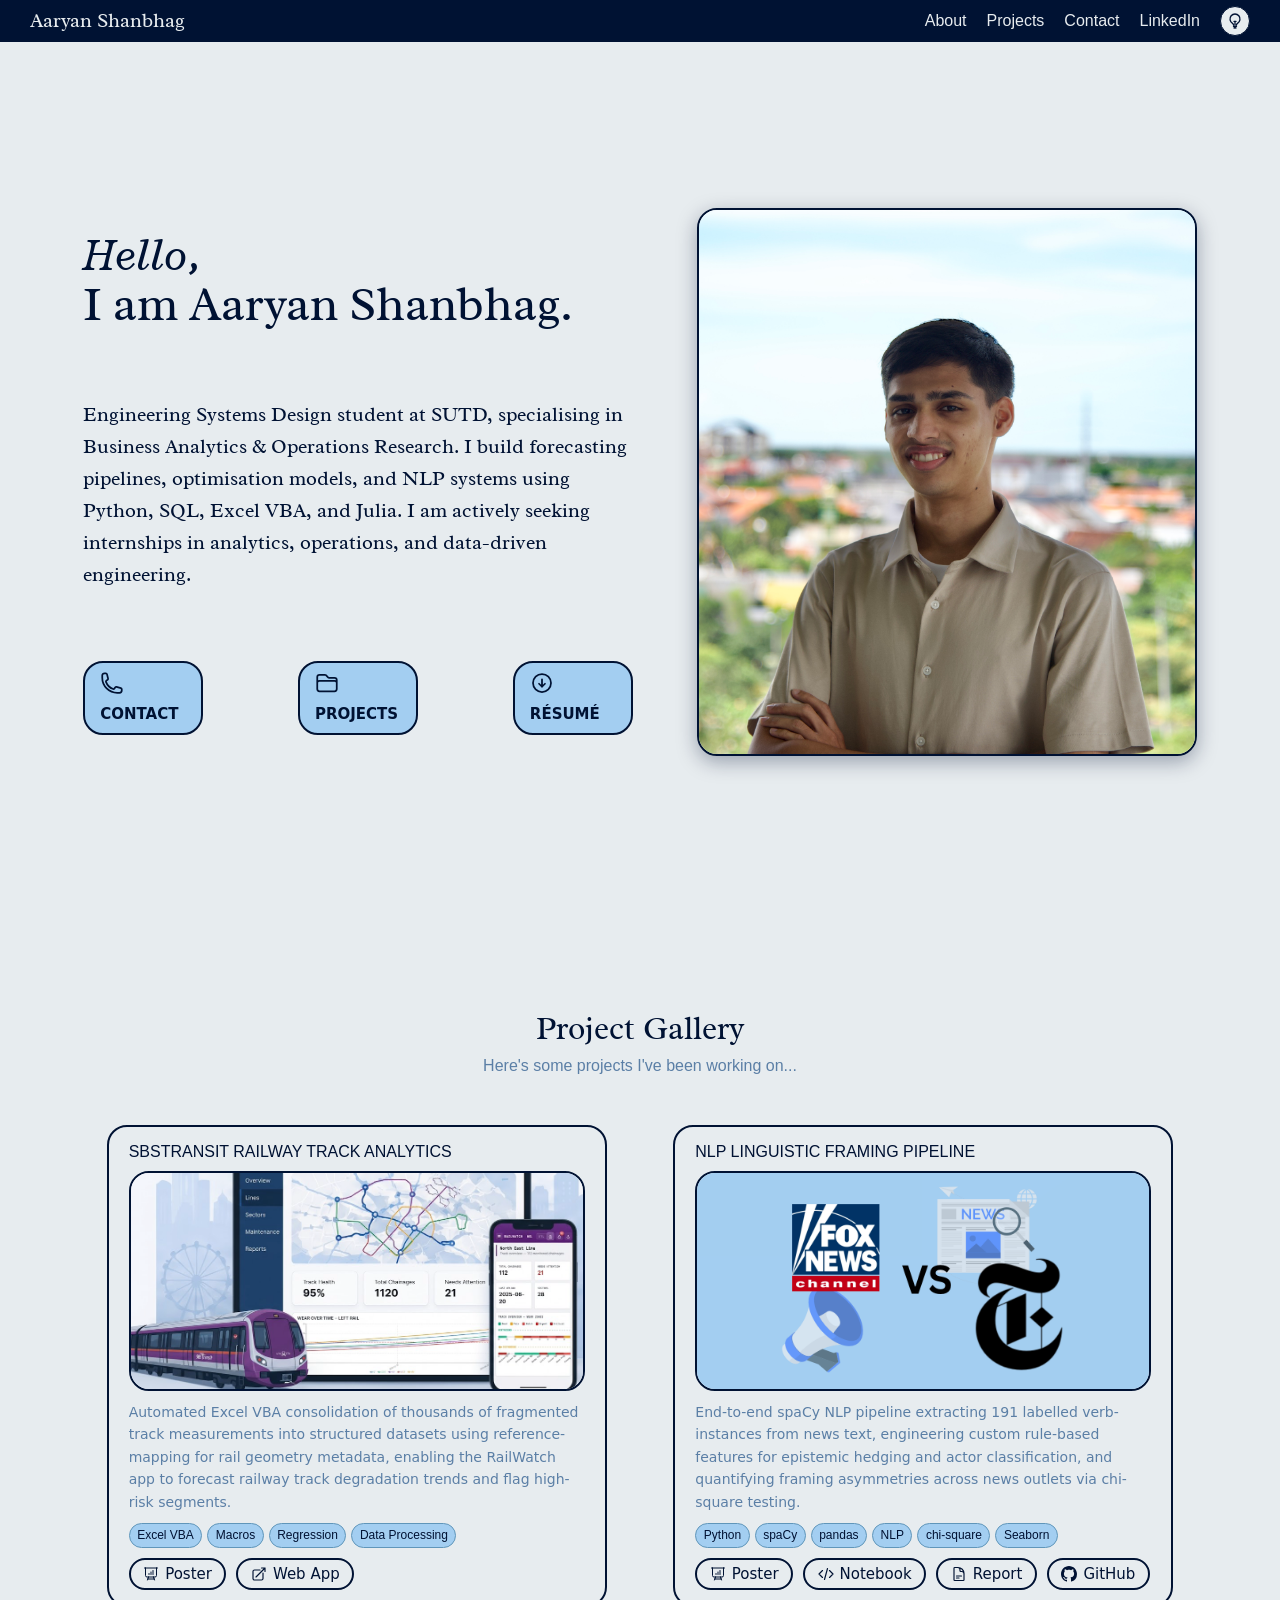
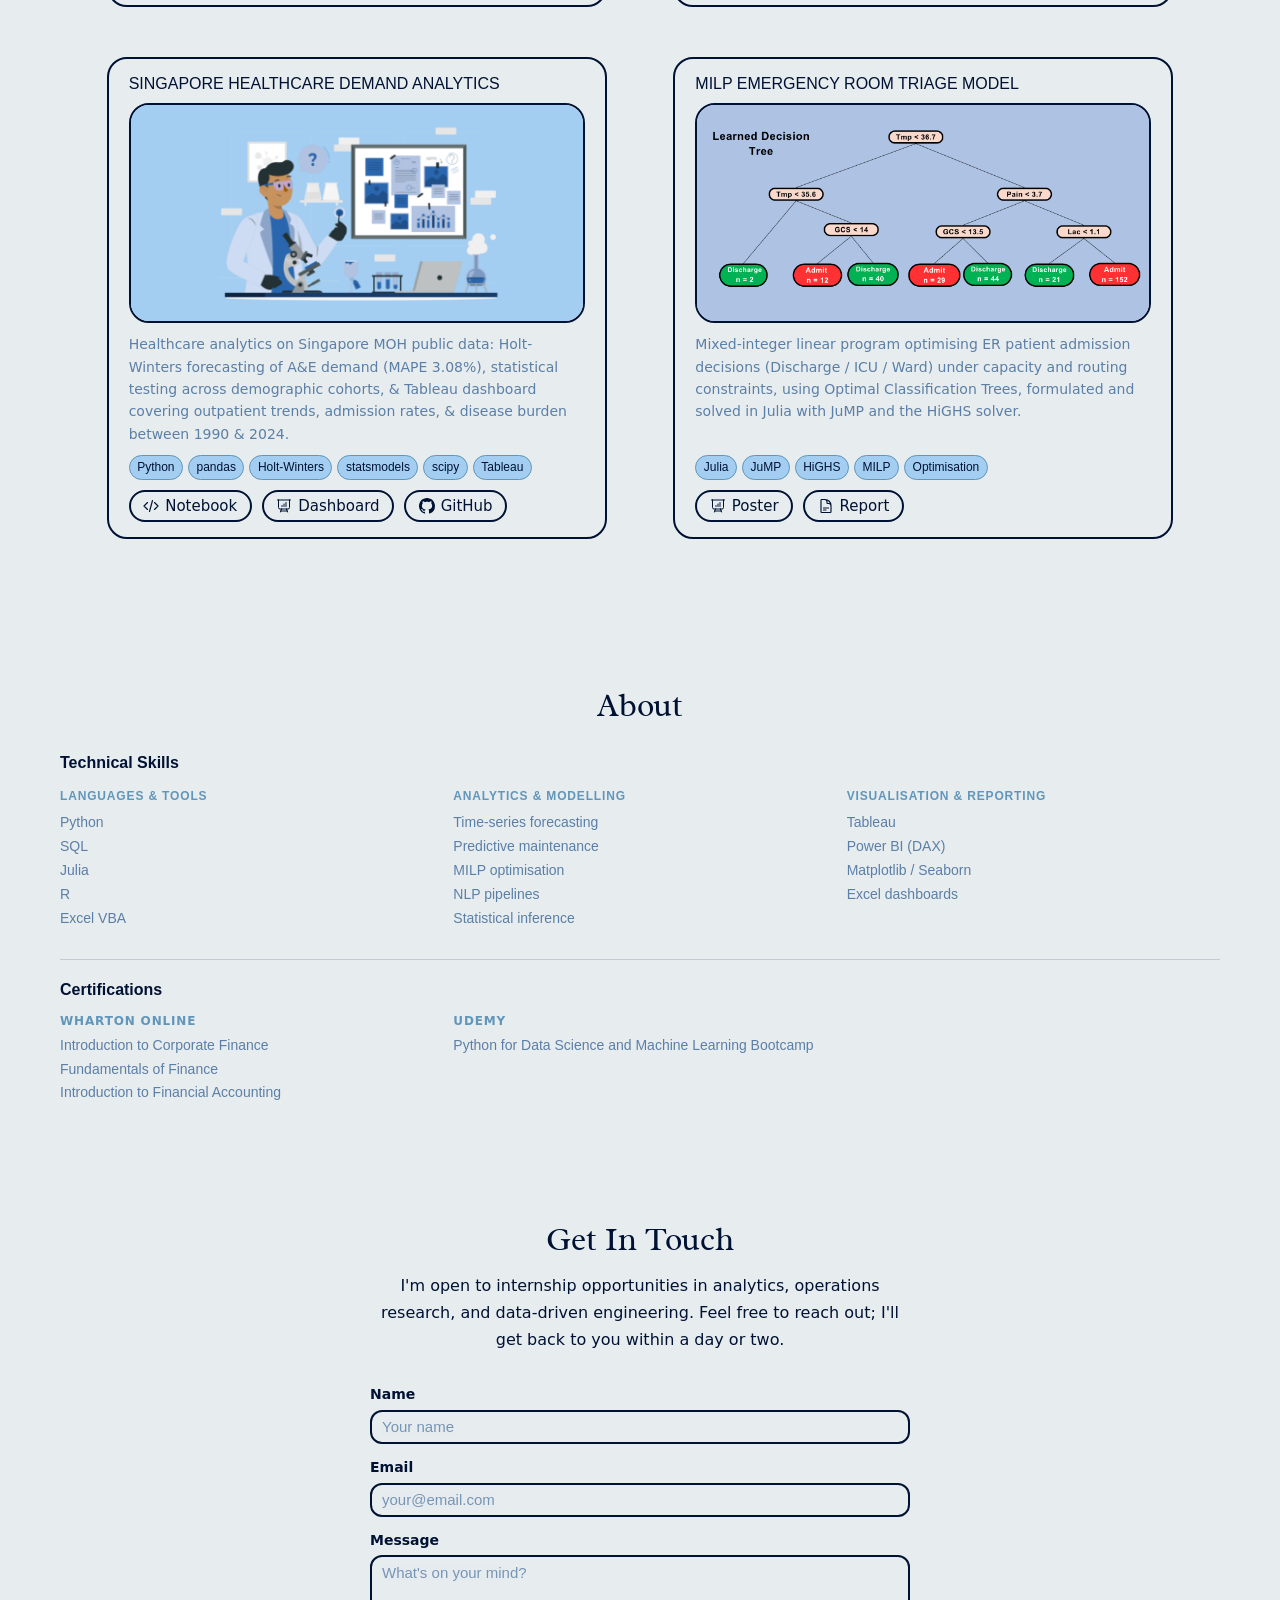
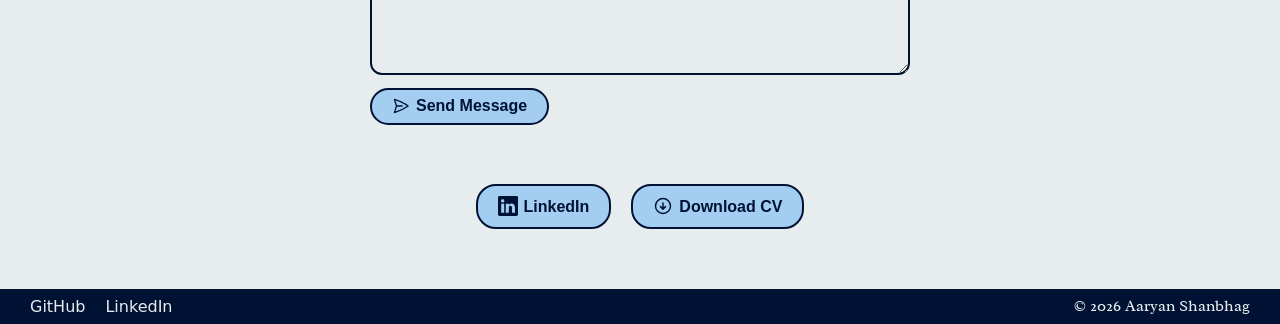
==== commit 85dbdb5b: "Remove card flip animation; restore flat project card layout" ====
--- a/index.html
+++ b/index.html
@@ -157,170 +157,176 @@
             <!-- SBSTransit Railway Analytics -->
             <article class="project-card">
                 <h3>SBSTRANSIT RAILWAY TRACK ANALYTICS</h3>
-                <div class="card-flip">
-                    <div class="card-flip-inner">
-                        <div class="card-flip-front">
-                            <img src="project-illustrations/sbstransit-illustration.png"
-                                alt="RailWatch dashboard showing track health across SBS Transit lines" />
-                        </div>
-                        <div class="card-flip-back">
-                            <p>Automated Excel VBA consolidation of thousands of fragmented track measurements into structured datasets using reference-mapping for rail geometry metadata, enabling the RailWatch app to forecast railway track degradation trends and flag high-risk segments.</p>
-                        </div>
-                    </div>
-                </div>
-                <div class="card-details">
-                    <div class="project-tags">
-                        <span class="tag">Excel VBA</span>
-                        <span class="tag">Macros</span>
-                        <span class="tag">Regression</span>
-                        <span class="tag">Data Processing</span>
-                    </div>
-                    <div class="project-card-actions">
-                        <a href="project-docs/sbstransit-poster.pdf" class="btn" target="_blank" rel="noopener noreferrer">
-                            <svg xmlns="http://www.w3.org/2000/svg" fill="none" viewBox="0 0 24 24" stroke-width="1.5" stroke="currentColor" width="16" height="16"><path stroke-linecap="round" stroke-linejoin="round" d="M3.75 3v11.25A2.25 2.25 0 0 0 6 16.5h2.25M3.75 3h-1.5m1.5 0h16.5m0 0h1.5m-1.5 0v11.25A2.25 2.25 0 0 1 18 16.5h-2.25m-7.5 0h7.5m-7.5 0-1 3m8.5-3 1 3m0 0 .5 1.5m-.5-1.5h-9.5m0 0-.5 1.5M9 11.25v1.5M12 9v3.75m3-6v6" /></svg>
-                            <span>Poster</span>
-                        </a>
-                        <a href="https://railwatch-demo.onrender.com/" class="btn" target="_blank" rel="noopener noreferrer">
-                            <svg xmlns="http://www.w3.org/2000/svg" fill="none" viewBox="0 0 24 24" stroke-width="1.75" stroke="currentColor" width="16" height="16"><path stroke-linecap="round" stroke-linejoin="round" d="M13.5 6H5.25A2.25 2.25 0 0 0 3 8.25v10.5A2.25 2.25 0 0 0 5.25 21h10.5A2.25 2.25 0 0 0 18 18.75V10.5m-10.5 6L21 3m0 0h-5.25M21 3v5.25" /></svg>
-                            <span>Web App</span>
-                        </a>
-                    </div>
-                </div>
-                <button class="card-toggle" aria-expanded="false">
-                    <span class="toggle-text">See more</span>
-                    <svg xmlns="http://www.w3.org/2000/svg" fill="none" viewBox="0 0 24 24" stroke-width="1.75" stroke="currentColor" width="16" height="16"><path stroke-linecap="round" stroke-linejoin="round" d="m19.5 8.25-7.5 7.5-7.5-7.5" /></svg>
-                </button>
+                <img src="project-illustrations/sbstransit-illustration.png"
+                    alt="RailWatch dashboard showing track health across SBS Transit lines" />
+                <p>Automated Excel VBA consolidation of thousands of fragmented track measurements into
+                    structured datasets using reference-mapping for rail geometry metadata, enabling the
+                    RailWatch app to forecast railway track degradation trends and flag high-risk segments.</p>
+                <div class="project-tags">
+                    <span class="tag">Excel VBA</span>
+                    <span class="tag">Macros</span>
+                    <span class="tag">Regression</span>
+                    <span class="tag">Data Processing</span>
+                </div>
+                <div class="project-card-actions">
+                    <a href="project-docs/sbstransit-poster.pdf" class="btn" target="_blank"
+                        rel="noopener noreferrer">
+                        <svg xmlns="http://www.w3.org/2000/svg" fill="none" viewBox="0 0 24 24" stroke-width="1.5"
+                            stroke="currentColor" width="16" height="16">
+                            <path stroke-linecap="round" stroke-linejoin="round"
+                                d="M3.75 3v11.25A2.25 2.25 0 0 0 6 16.5h2.25M3.75 3h-1.5m1.5 0h16.5m0 0h1.5m-1.5 0v11.25A2.25 2.25 0 0 1 18 16.5h-2.25m-7.5 0h7.5m-7.5 0-1 3m8.5-3 1 3m0 0 .5 1.5m-.5-1.5h-9.5m0 0-.5 1.5M9 11.25v1.5M12 9v3.75m3-6v6" />
+                        </svg>
+                        <span>Poster</span>
+                    </a>
+                    <a href="https://railwatch-demo.onrender.com/" class="btn" target="_blank"
+                        rel="noopener noreferrer">
+                        <svg xmlns="http://www.w3.org/2000/svg" fill="none" viewBox="0 0 24 24" stroke-width="1.75"
+                            stroke="currentColor" width="16" height="16">
+                            <path stroke-linecap="round" stroke-linejoin="round"
+                                d="M13.5 6H5.25A2.25 2.25 0 0 0 3 8.25v10.5A2.25 2.25 0 0 0 5.25 21h10.5A2.25 2.25 0 0 0 18 18.75V10.5m-10.5 6L21 3m0 0h-5.25M21 3v5.25" />
+                        </svg>
+                        <span>Web App</span>
+                    </a>
+                </div>
             </article>
 
             <!-- NLP Linguistic Framing -->
             <article class="project-card">
                 <h3>NLP LINGUISTIC FRAMING PIPELINE</h3>
-                <div class="card-flip">
-                    <div class="card-flip-inner">
-                        <div class="card-flip-front">
-                            <img src="project-illustrations/nlp-illustration.png" alt="NLP pipeline for linguistic framing analysis" />
-                        </div>
-                        <div class="card-flip-back">
-                            <p>End-to-end spaCy NLP pipeline extracting 191 labelled verb-instances from news text, engineering custom rule-based features for epistemic hedging and actor classification, and quantifying framing asymmetries across news outlets via chi-square testing.</p>
-                        </div>
-                    </div>
-                </div>
-                <div class="card-details">
-                    <div class="project-tags">
-                        <span class="tag">Python</span>
-                        <span class="tag">spaCy</span>
-                        <span class="tag">pandas</span>
-                        <span class="tag">NLP</span>
-                        <span class="tag">chi-square</span>
-                        <span class="tag">Seaborn</span>
-                    </div>
-                    <div class="project-card-actions">
-                        <a href="project-docs/nlp-poster.pdf" class="btn" target="_blank" rel="noopener noreferrer">
-                            <svg xmlns="http://www.w3.org/2000/svg" fill="none" viewBox="0 0 24 24" stroke-width="1.5" stroke="currentColor" width="16" height="16"><path stroke-linecap="round" stroke-linejoin="round" d="M3.75 3v11.25A2.25 2.25 0 0 0 6 16.5h2.25M3.75 3h-1.5m1.5 0h16.5m0 0h1.5m-1.5 0v11.25A2.25 2.25 0 0 1 18 16.5h-2.25m-7.5 0h7.5m-7.5 0-1 3m8.5-3 1 3m0 0 .5 1.5m-.5-1.5h-9.5m0 0-.5 1.5M9 11.25v1.5M12 9v3.75m3-6v6" /></svg>
-                            <span>Poster</span>
-                        </a>
-                        <a href="https://colab.research.google.com/drive/1ZUarHT06fX9YOzjZWnN3bUkYdcg-YqaU" class="btn" target="_blank" rel="noopener noreferrer">
-                            <svg xmlns="http://www.w3.org/2000/svg" fill="none" viewBox="0 0 24 24" stroke-width="1.75" stroke="currentColor" width="16" height="16"><path stroke-linecap="round" stroke-linejoin="round" d="M17.25 6.75 22.5 12l-5.25 5.25m-10.5 0L1.5 12l5.25-5.25m7.5-3-4.5 16.5" /></svg>
-                            <span>Notebook</span>
-                        </a>
-                        <a href="project-docs/nlp-report.pdf" class="btn" target="_blank" rel="noopener noreferrer">
-                            <svg xmlns="http://www.w3.org/2000/svg" fill="none" viewBox="0 0 24 24" stroke-width="1.75" stroke="currentColor" width="16" height="16"><path stroke-linecap="round" stroke-linejoin="round" d="M19.5 14.25v-2.625a3.375 3.375 0 0 0-3.375-3.375h-1.5A1.125 1.125 0 0 1 13.5 7.125v-1.5a3.375 3.375 0 0 0-3.375-3.375H8.25m0 12.75h7.5m-7.5 3H12M10.5 2.25H5.625c-.621 0-1.125.504-1.125 1.125v17.25c0 .621.504 1.125 1.125 1.125h12.75c.621 0 1.125-.504 1.125-1.125V11.25a9 9 0 0 0-9-9Z" /></svg>
-                            <span>Report</span>
-                        </a>
-                        <a href="https://github.com/aaryanshb/linguistic-bias-analysis" class="btn" target="_blank" rel="noopener noreferrer">
-                            <svg xmlns="http://www.w3.org/2000/svg" width="16" height="16" fill="currentColor" viewBox="0 0 16 16"><path d="M8 0C3.58 0 0 3.58 0 8c0 3.54 2.29 6.53 5.47 7.59.4.07.55-.17.55-.38 0-.19-.01-.82-.01-1.49-2.01.37-2.53-.49-2.69-.94-.09-.23-.48-.94-.82-1.13-.28-.15-.68-.52-.01-.53.63-.01 1.08.58 1.23.82.72 1.21 1.87.87 2.33.66.07-.52.28-.87.51-1.07-1.78-.2-3.64-.89-3.64-3.95 0-.87.31-1.59.82-2.15-.08-.2-.36-1.02.08-2.12 0 0 .67-.21 2.2.82.64-.18 1.32-.27 2-.27s1.36.09 2 .27c1.53-1.04 2.2-.82 2.2-.82.44 1.1.16 1.92.08 2.12.51.56.82 1.27.82 2.15 0 3.07-1.87 3.75-3.65 3.95.29.25.54.73.54 1.48 0 1.07-.01 1.93-.01 2.2 0 .21.15.46.55.38A8.01 8.01 0 0 0 16 8c0-4.42-3.58-8-8-8"/></svg>
-                            <span>GitHub</span>
-                        </a>
-                    </div>
-                </div>
-                <button class="card-toggle" aria-expanded="false">
-                    <span class="toggle-text">See more</span>
-                    <svg xmlns="http://www.w3.org/2000/svg" fill="none" viewBox="0 0 24 24" stroke-width="1.75" stroke="currentColor" width="16" height="16"><path stroke-linecap="round" stroke-linejoin="round" d="m19.5 8.25-7.5 7.5-7.5-7.5" /></svg>
-                </button>
+                <img src="project-illustrations/nlp-illustration.png"
+                    alt="NLP pipeline for linguistic framing analysis" />
+                <p>End-to-end spaCy NLP pipeline extracting 191 labelled verb-instances from news text,
+                    engineering custom rule-based features for epistemic hedging and actor classification,
+                    and quantifying framing asymmetries across news outlets via chi-square testing.</p>
+                <div class="project-tags">
+                    <span class="tag">Python</span>
+                    <span class="tag">spaCy</span>
+                    <span class="tag">pandas</span>
+                    <span class="tag">NLP</span>
+                    <span class="tag">chi-square</span>
+                    <span class="tag">Seaborn</span>
+                </div>
+                <div class="project-card-actions">
+                    <a href="project-docs/nlp-poster.pdf" class="btn" target="_blank" rel="noopener noreferrer">
+                        <svg xmlns="http://www.w3.org/2000/svg" fill="none" viewBox="0 0 24 24" stroke-width="1.5"
+                            stroke="currentColor" width="16" height="16">
+                            <path stroke-linecap="round" stroke-linejoin="round"
+                                d="M3.75 3v11.25A2.25 2.25 0 0 0 6 16.5h2.25M3.75 3h-1.5m1.5 0h16.5m0 0h1.5m-1.5 0v11.25A2.25 2.25 0 0 1 18 16.5h-2.25m-7.5 0h7.5m-7.5 0-1 3m8.5-3 1 3m0 0 .5 1.5m-.5-1.5h-9.5m0 0-.5 1.5M9 11.25v1.5M12 9v3.75m3-6v6" />
+                        </svg>
+                        <span>Poster</span>
+                    </a>
+                    <a href="https://colab.research.google.com/drive/1ZUarHT06fX9YOzjZWnN3bUkYdcg-YqaU" class="btn"
+                        target="_blank" rel="noopener noreferrer">
+                        <svg xmlns="http://www.w3.org/2000/svg" fill="none" viewBox="0 0 24 24" stroke-width="1.75"
+                            stroke="currentColor" width="16" height="16">
+                            <path stroke-linecap="round" stroke-linejoin="round"
+                                d="M17.25 6.75 22.5 12l-5.25 5.25m-10.5 0L1.5 12l5.25-5.25m7.5-3-4.5 16.5" />
+                        </svg>
+                        <span>Notebook</span>
+                    </a>
+                    <a href="project-docs/nlp-report.pdf" class="btn" target="_blank" rel="noopener noreferrer">
+                        <svg xmlns="http://www.w3.org/2000/svg" fill="none" viewBox="0 0 24 24" stroke-width="1.75"
+                            stroke="currentColor" width="16" height="16">
+                            <path stroke-linecap="round" stroke-linejoin="round"
+                                d="M19.5 14.25v-2.625a3.375 3.375 0 0 0-3.375-3.375h-1.5A1.125 1.125 0 0 1 13.5 7.125v-1.5a3.375 3.375 0 0 0-3.375-3.375H8.25m0 12.75h7.5m-7.5 3H12M10.5 2.25H5.625c-.621 0-1.125.504-1.125 1.125v17.25c0 .621.504 1.125 1.125 1.125h12.75c.621 0 1.125-.504 1.125-1.125V11.25a9 9 0 0 0-9-9Z" />
+                        </svg>
+                        <span>Report</span>
+                    </a>
+                    <a href="https://github.com/aaryanshb/linguistic-bias-analysis" class="btn" target="_blank"
+                        rel="noopener noreferrer">
+                        <svg xmlns="http://www.w3.org/2000/svg" width="16" height="16" fill="currentColor"
+                            viewBox="0 0 16 16">
+                            <path
+                                d="M8 0C3.58 0 0 3.58 0 8c0 3.54 2.29 6.53 5.47 7.59.4.07.55-.17.55-.38 0-.19-.01-.82-.01-1.49-2.01.37-2.53-.49-2.69-.94-.09-.23-.48-.94-.82-1.13-.28-.15-.68-.52-.01-.53.63-.01 1.08.58 1.23.82.72 1.21 1.87.87 2.33.66.07-.52.28-.87.51-1.07-1.78-.2-3.64-.89-3.64-3.95 0-.87.31-1.59.82-2.15-.08-.2-.36-1.02.08-2.12 0 0 .67-.21 2.2.82.64-.18 1.32-.27 2-.27s1.36.09 2 .27c1.53-1.04 2.2-.82 2.2-.82.44 1.1.16 1.92.08 2.12.51.56.82 1.27.82 2.15 0 3.07-1.87 3.75-3.65 3.95.29.25.54.73.54 1.48 0 1.07-.01 1.93-.01 2.2 0 .21.15.46.55.38A8.01 8.01 0 0 0 16 8c0-4.42-3.58-8-8-8" />
+                        </svg>
+                        <span>GitHub</span>
+                    </a>
+                </div>
             </article>
 
             <!-- Singapore Healthcare Analytics -->
             <article class="project-card">
                 <h3>SINGAPORE HEALTHCARE DEMAND ANALYTICS</h3>
-                <div class="card-flip">
-                    <div class="card-flip-inner">
-                        <div class="card-flip-front">
-                            <img src="project-illustrations/sg-healthcare-analytics.png" alt="Holt-Winters forecast of Singapore A&E attendance" />
-                        </div>
-                        <div class="card-flip-back">
-                            <p>Healthcare analytics on Singapore MOH public data: Holt-Winters forecasting of A&E demand (MAPE 3.08%), statistical testing across demographic cohorts, & Tableau dashboard covering outpatient trends, admission rates, & disease burden between 1990 & 2024.</p>
-                        </div>
-                    </div>
-                </div>
-                <div class="card-details">
-                    <div class="project-tags">
-                        <span class="tag">Python</span>
-                        <span class="tag">pandas</span>
-                        <span class="tag">Holt-Winters</span>
-                        <span class="tag">statsmodels</span>
-                        <span class="tag">scipy</span>
-                        <span class="tag">Tableau</span>
-                    </div>
-                    <div class="project-card-actions">
-                        <a href="https://colab.research.google.com/drive/19o1IaW1ny6qZ6TeWIeiynf-HPsCmsWU9?" class="btn" target="_blank" rel="noopener noreferrer">
-                            <svg xmlns="http://www.w3.org/2000/svg" fill="none" viewBox="0 0 24 24" stroke-width="1.75" stroke="currentColor" width="16" height="16"><path stroke-linecap="round" stroke-linejoin="round" d="M17.25 6.75 22.5 12l-5.25 5.25m-10.5 0L1.5 12l5.25-5.25m7.5-3-4.5 16.5" /></svg>
-                            <span>Notebook</span>
-                        </a>
-                        <a href="https://public.tableau.com/views/sg-healthcare-analytics/Dashboard1" class="btn" target="_blank" rel="noopener noreferrer">
-                            <svg xmlns="http://www.w3.org/2000/svg" fill="none" viewBox="0 0 24 24" stroke-width="1.5" stroke="currentColor" width="16" height="16"><path stroke-linecap="round" stroke-linejoin="round" d="M3.75 3v11.25A2.25 2.25 0 0 0 6 16.5h2.25M3.75 3h-1.5m1.5 0h16.5m0 0h1.5m-1.5 0v11.25A2.25 2.25 0 0 1 18 16.5h-2.25m-7.5 0h7.5m-7.5 0-1 3m8.5-3 1 3m0 0 .5 1.5m-.5-1.5h-9.5m0 0-.5 1.5M9 11.25v1.5M12 9v3.75m3-6v6" /></svg>
-                            <span>Dashboard</span>
-                        </a>
-                        <a href="https://github.com/aaryanshb/sg-healthcare-analytics" class="btn" target="_blank" rel="noopener noreferrer">
-                            <svg xmlns="http://www.w3.org/2000/svg" width="16" height="16" fill="currentColor" viewBox="0 0 16 16"><path d="M8 0C3.58 0 0 3.58 0 8c0 3.54 2.29 6.53 5.47 7.59.4.07.55-.17.55-.38 0-.19-.01-.82-.01-1.49-2.01.37-2.53-.49-2.69-.94-.09-.23-.48-.94-.82-1.13-.28-.15-.68-.52-.01-.53.63-.01 1.08.58 1.23.82.72 1.21 1.87.87 2.33.66.07-.52.28-.87.51-1.07-1.78-.2-3.64-.89-3.64-3.95 0-.87.31-1.59.82-2.15-.08-.2-.36-1.02.08-2.12 0 0 .67-.21 2.2.82.64-.18 1.32-.27 2-.27s1.36.09 2 .27c1.53-1.04 2.2-.82 2.2-.82.44 1.1.16 1.92.08 2.12.51.56.82 1.27.82 2.15 0 3.07-1.87 3.75-3.65 3.95.29.25.54.73.54 1.48 0 1.07-.01 1.93-.01 2.2 0 .21.15.46.55.38A8.01 8.01 0 0 0 16 8c0-4.42-3.58-8-8-8"/></svg>
-                            <span>GitHub</span>
-                        </a>
-                    </div>
-                </div>
-                <button class="card-toggle" aria-expanded="false">
-                    <span class="toggle-text">See more</span>
-                    <svg xmlns="http://www.w3.org/2000/svg" fill="none" viewBox="0 0 24 24" stroke-width="1.75" stroke="currentColor" width="16" height="16"><path stroke-linecap="round" stroke-linejoin="round" d="m19.5 8.25-7.5 7.5-7.5-7.5" /></svg>
-                </button>
+                <img src="project-illustrations/sg-healthcare-analytics.png"
+                    alt="Holt-Winters forecast of Singapore A&E attendance" />
+                <p>Healthcare analytics on Singapore MOH public data: Holt-Winters forecasting of A&E demand
+                    (MAPE 3.08%), statistical testing across demographic cohorts, & Tableau dashboard
+                    covering outpatient trends, admission rates, & disease burden between 1990 & 2024.</p>
+                <div class="project-tags">
+                    <span class="tag">Python</span>
+                    <span class="tag">pandas</span>
+                    <span class="tag">Holt-Winters</span>
+                    <span class="tag">statsmodels</span>
+                    <span class="tag">scipy</span>
+                    <span class="tag">Tableau</span>
+                </div>
+                <div class="project-card-actions">
+                    <a href="https://colab.research.google.com/drive/19o1IaW1ny6qZ6TeWIeiynf-HPsCmsWU9?" class="btn"
+                        target="_blank" rel="noopener noreferrer">
+                        <svg xmlns="http://www.w3.org/2000/svg" fill="none" viewBox="0 0 24 24" stroke-width="1.75"
+                            stroke="currentColor" width="16" height="16">
+                            <path stroke-linecap="round" stroke-linejoin="round"
+                                d="M17.25 6.75 22.5 12l-5.25 5.25m-10.5 0L1.5 12l5.25-5.25m7.5-3-4.5 16.5" />
+                        </svg>
+                        <span>Notebook</span>
+                    </a>
+                    <a href="https://public.tableau.com/views/sg-healthcare-analytics/Dashboard1" class="btn"
+                        target="_blank" rel="noopener noreferrer">
+                        <svg xmlns="http://www.w3.org/2000/svg" fill="none" viewBox="0 0 24 24" stroke-width="1.5"
+                            stroke="currentColor" width="16" height="16">
+                            <path stroke-linecap="round" stroke-linejoin="round"
+                                d="M3.75 3v11.25A2.25 2.25 0 0 0 6 16.5h2.25M3.75 3h-1.5m1.5 0h16.5m0 0h1.5m-1.5 0v11.25A2.25 2.25 0 0 1 18 16.5h-2.25m-7.5 0h7.5m-7.5 0-1 3m8.5-3 1 3m0 0 .5 1.5m-.5-1.5h-9.5m0 0-.5 1.5M9 11.25v1.5M12 9v3.75m3-6v6" />
+                        </svg>
+                        <span>Dashboard</span>
+                    </a>
+                    <a href="https://github.com/aaryanshb/sg-healthcare-analytics" class="btn" target="_blank"
+                        rel="noopener noreferrer">
+                        <svg xmlns="http://www.w3.org/2000/svg" width="16" height="16" fill="currentColor"
+                            viewBox="0 0 16 16">
+                            <path
+                                d="M8 0C3.58 0 0 3.58 0 8c0 3.54 2.29 6.53 5.47 7.59.4.07.55-.17.55-.38 0-.19-.01-.82-.01-1.49-2.01.37-2.53-.49-2.69-.94-.09-.23-.48-.94-.82-1.13-.28-.15-.68-.52-.01-.53.63-.01 1.08.58 1.23.82.72 1.21 1.87.87 2.33.66.07-.52.28-.87.51-1.07-1.78-.2-3.64-.89-3.64-3.95 0-.87.31-1.59.82-2.15-.08-.2-.36-1.02.08-2.12 0 0 .67-.21 2.2.82.64-.18 1.32-.27 2-.27s1.36.09 2 .27c1.53-1.04 2.2-.82 2.2-.82.44 1.1.16 1.92.08 2.12.51.56.82 1.27.82 2.15 0 3.07-1.87 3.75-3.65 3.95.29.25.54.73.54 1.48 0 1.07-.01 1.93-.01 2.2 0 .21.15.46.55.38A8.01 8.01 0 0 0 16 8c0-4.42-3.58-8-8-8" />
+                        </svg>
+                        <span>GitHub</span>
+                    </a>
+                </div>
             </article>
 
             <!-- MILP ER Triage -->
             <article class="project-card">
                 <h3>MILP EMERGENCY ROOM TRIAGE MODEL</h3>
-                <div class="card-flip">
-                    <div class="card-flip-inner">
-                        <div class="card-flip-front">
-                            <img src="project-illustrations/milp-er-illustration.png" alt="MILP optimisation model for ER patient triage" />
-                        </div>
-                        <div class="card-flip-back">
-                            <p>Mixed-integer linear program optimising ER patient admission decisions (Discharge / ICU / Ward) under capacity and routing constraints, using Optimal Classification Trees, formulated and solved in Julia with JuMP and the HiGHS solver.</p>
-                        </div>
-                    </div>
-                </div>
-                <div class="card-details">
-                    <div class="project-tags">
-                        <span class="tag">Julia</span>
-                        <span class="tag">JuMP</span>
-                        <span class="tag">HiGHS</span>
-                        <span class="tag">MILP</span>
-                        <span class="tag">Optimisation</span>
-                    </div>
-                    <div class="project-card-actions">
-                        <a href="project-docs/milp-er-poster.pdf" class="btn" target="_blank" rel="noopener noreferrer">
-                            <svg xmlns="http://www.w3.org/2000/svg" fill="none" viewBox="0 0 24 24" stroke-width="1.5" stroke="currentColor" width="16" height="16"><path stroke-linecap="round" stroke-linejoin="round" d="M3.75 3v11.25A2.25 2.25 0 0 0 6 16.5h2.25M3.75 3h-1.5m1.5 0h16.5m0 0h1.5m-1.5 0v11.25A2.25 2.25 0 0 1 18 16.5h-2.25m-7.5 0h7.5m-7.5 0-1 3m8.5-3 1 3m0 0 .5 1.5m-.5-1.5h-9.5m0 0-.5 1.5M9 11.25v1.5M12 9v3.75m3-6v6" /></svg>
-                            <span>Poster</span>
-                        </a>
-                        <a href="project-docs/milp-er-report.pdf" class="btn" target="_blank" rel="noopener noreferrer">
-                            <svg xmlns="http://www.w3.org/2000/svg" fill="none" viewBox="0 0 24 24" stroke-width="1.75" stroke="currentColor" width="16" height="16"><path stroke-linecap="round" stroke-linejoin="round" d="M19.5 14.25v-2.625a3.375 3.375 0 0 0-3.375-3.375h-1.5A1.125 1.125 0 0 1 13.5 7.125v-1.5a3.375 3.375 0 0 0-3.375-3.375H8.25m0 12.75h7.5m-7.5 3H12M10.5 2.25H5.625c-.621 0-1.125.504-1.125 1.125v17.25c0 .621.504 1.125 1.125 1.125h12.75c.621 0 1.125-.504 1.125-1.125V11.25a9 9 0 0 0-9-9Z" /></svg>
-                            <span>Report</span>
-                        </a>
-                    </div>
-                </div>
-                <button class="card-toggle" aria-expanded="false">
-                    <span class="toggle-text">See more</span>
-                    <svg xmlns="http://www.w3.org/2000/svg" fill="none" viewBox="0 0 24 24" stroke-width="1.75" stroke="currentColor" width="16" height="16"><path stroke-linecap="round" stroke-linejoin="round" d="m19.5 8.25-7.5 7.5-7.5-7.5" /></svg>
-                </button>
+                <img src="project-illustrations/milp-er-illustration.png"
+                    alt="MILP optimisation model for ER patient triage" />
+                <p>Mixed-integer linear program optimising ER patient admission decisions (Discharge / ICU /
+                    Ward) under capacity and routing constraints, using Optimal Classification Trees,
+                    formulated and solved in Julia with JuMP and the HiGHS solver.</p>
+                <div class="project-tags">
+                    <span class="tag">Julia</span>
+                    <span class="tag">JuMP</span>
+                    <span class="tag">HiGHS</span>
+                    <span class="tag">MILP</span>
+                    <span class="tag">Optimisation</span>
+                </div>
+                <div class="project-card-actions">
+                    <a href="project-docs/milp-er-poster.pdf" class="btn" target="_blank" rel="noopener noreferrer">
+                        <svg xmlns="http://www.w3.org/2000/svg" fill="none" viewBox="0 0 24 24" stroke-width="1.5"
+                            stroke="currentColor" width="16" height="16">
+                            <path stroke-linecap="round" stroke-linejoin="round"
+                                d="M3.75 3v11.25A2.25 2.25 0 0 0 6 16.5h2.25M3.75 3h-1.5m1.5 0h16.5m0 0h1.5m-1.5 0v11.25A2.25 2.25 0 0 1 18 16.5h-2.25m-7.5 0h7.5m-7.5 0-1 3m8.5-3 1 3m0 0 .5 1.5m-.5-1.5h-9.5m0 0-.5 1.5M9 11.25v1.5M12 9v3.75m3-6v6" />
+                        </svg>
+                        <span>Poster</span>
+                    </a>
+                    <a href="project-docs/milp-er-report.pdf" class="btn" target="_blank" rel="noopener noreferrer">
+                        <svg xmlns="http://www.w3.org/2000/svg" fill="none" viewBox="0 0 24 24" stroke-width="1.75"
+                            stroke="currentColor" width="16" height="16">
+                            <path stroke-linecap="round" stroke-linejoin="round"
+                                d="M19.5 14.25v-2.625a3.375 3.375 0 0 0-3.375-3.375h-1.5A1.125 1.125 0 0 1 13.5 7.125v-1.5a3.375 3.375 0 0 0-3.375-3.375H8.25m0 12.75h7.5m-7.5 3H12M10.5 2.25H5.625c-.621 0-1.125.504-1.125 1.125v17.25c0 .621.504 1.125 1.125 1.125h12.75c.621 0 1.125-.504 1.125-1.125V11.25a9 9 0 0 0-9-9Z" />
+                        </svg>
+                        <span>Report</span>
+                    </a>
+                </div>
             </article>
 
-            <!-- Surabaya Transport Forecasting -->
+            <!--
             <article class="project-card">
                 <h3>BUS-FLEET FUEL FORECASTING – SURABAYA</h3>
                 <div class="card-flip">
@@ -354,7 +360,6 @@
                 </button>
             </article>
 
-            <!--
             <article class="project-card">
                 <h3>VORONOI CRATER</h3>
                 <img src="project-imgs/voronoi-crater.jpg" alt="Parametric Voronoi crater terrain model"
@@ -578,21 +583,6 @@
             localStorage.setItem("theme", !isDark ? "dark" : "light");
         });
 
-        // Mobile accordion
-        document.querySelectorAll('.card-toggle').forEach(btn => {
-            btn.addEventListener('click', () => {
-                const card = btn.closest('.project-card');
-                const flipBack = card.querySelector('.card-flip-back');
-                const details = card.querySelector('.card-details');
-                const isOpen = btn.getAttribute('aria-expanded') === 'true';
-                btn.setAttribute('aria-expanded', !isOpen);
-                flipBack.classList.toggle('open', !isOpen);
-                if (details) details.classList.toggle('open', !isOpen);
-                btn.querySelector('.toggle-text').textContent = !isOpen ? 'See less' : 'See more';
-                btn.querySelector('svg').style.transform = !isOpen ? 'rotate(180deg)' : 'rotate(0deg)';
-            });
-        });
-
     </script>
 
     <script>
--- a/styles.css
+++ b/styles.css
@@ -18,7 +18,7 @@
     --overlay-1: rgba(0, 18, 51, 0.05);
     --overlay-2: rgba(0, 18, 51, 0.10);
     --overlay-3: rgba(0, 18, 51, 0.15);
-    --shadow: rgba(0, 18, 51, 0.25);
+    --shadow: rgba(0, 18, 51, 0.34);
 }
 
 /* Dark mode (toggle) */
@@ -37,7 +37,7 @@
     --overlay-1: rgba(231, 236, 239, 0.05);
     --overlay-2: rgba(231, 236, 239, 0.09);
     --overlay-3: rgba(231, 236, 239, 0.14);
-    --shadow: rgba(130, 183, 237, 0.13);
+    --shadow: rgba(130, 183, 237, 0.23);
 }
 
 /* Fonts */
@@ -555,81 +555,6 @@
     font-family: "Roboto", "Segoe UI", "Helvetica Neue", Arial, sans-serif;
     line-height: 1.5;
     color: var(--muted);
-}
-
-/* =========================================================
-   PROJECT CARD FLIP (desktop)
-   ========================================================= */
-
-.card-flip {
-    width: 100%;
-    perspective: 1000px;
-    margin-bottom: 1rem;
-}
-
-.card-flip-inner {
-    position: relative;
-    width: 100%;
-    transform-style: preserve-3d;
-    transition: transform 0.55s ease;
-}
-
-.card-flip:hover .card-flip-inner {
-    transform: rotateY(180deg);
-}
-
-.card-flip-front {
-    width: 100%;
-    backface-visibility: hidden;
-    -webkit-backface-visibility: hidden;
-    border-radius: 12px;
-    overflow: hidden;
-}
-
-.card-flip-front img {
-    width: 100%;
-    height: 220px;
-    aspect-ratio: 3 / 2;
-    object-fit: cover;
-    display: block;
-}
-
-.card-flip-back {
-    position: absolute;
-    inset: 0;
-    transform: rotateY(180deg);
-    backface-visibility: hidden;
-    -webkit-backface-visibility: hidden;
-    background: var(--text);
-    display: flex;
-    align-items: center;
-    justify-content: center;
-    padding: 1.75rem;
-    border-radius: 12px;
-}
-
-.project-card .card-flip-back p {
-    color: var(--bg);
-    font-size: 15px;
-    font-weight: 500;
-    line-height: 1.7;
-    text-align: center;
-    margin: 0;
-    flex: unset;
-}
-
-.card-details {
-    display: flex;
-    flex-direction: column;
-    gap: 1rem;
-}
-
-/* =========================================================
-   PROJECT CARD ACCORDION (mobile only — see media query)
-   ========================================================= */
-
-.card-toggle {
-    display: none;
 }
 
 /* =========================================================
@@ -1020,76 +945,6 @@
         justify-content: center;
     }
 
-    /* disable flip on mobile */
-    .card-flip {
-        aspect-ratio: 16 / 9;
-        pointer-events: none;
-    }
-
-    .card-flip-inner {
-        transform: none !important;
-        transition: none;
-    }
-
-    .card-flip-front,
-    .card-flip-back {
-        position: static;
-        backface-visibility: visible;
-        -webkit-backface-visibility: visible;
-        height: auto;
-    }
-
-    .card-flip-back {
-        transform: none;
-        display: none;
-        padding: 1rem;
-        border-radius: 8px;
-        margin-top: 0.5rem;
-    }
-
-    .card-flip-back p {
-        font-size: 13px;
-    }
-
-    .card-flip-back.open {
-        display: flex;
-    }
-
-    .card-details {
-        display: none;
-    }
-
-    .card-details.open {
-        display: flex;
-    }
-
-    .card-toggle {
-        display: flex;
-        align-items: center;
-        gap: 0.5rem;
-        background: none;
-        border: 1px solid var(--overlay-3);
-        border-radius: 10px;
-        padding: 0.45rem 0.9rem;
-        font-size: 13px;
-        font-family: "Roboto", "Segoe UI", sans-serif;
-        font-weight: 600;
-        color: var(--ui-1);
-        cursor: pointer;
-        margin-top: 0.5rem;
-        align-self: flex-start;
-        transition: background 0.15s ease;
-        pointer-events: all;
-    }
-
-    .card-toggle svg {
-        transition: transform 0.2s ease;
-        flex-shrink: 0;
-    }
-
-    .card-toggle:hover {
-        background: var(--overlay-1);
-    }
 }
 
 /* Tablets / small laptops */
